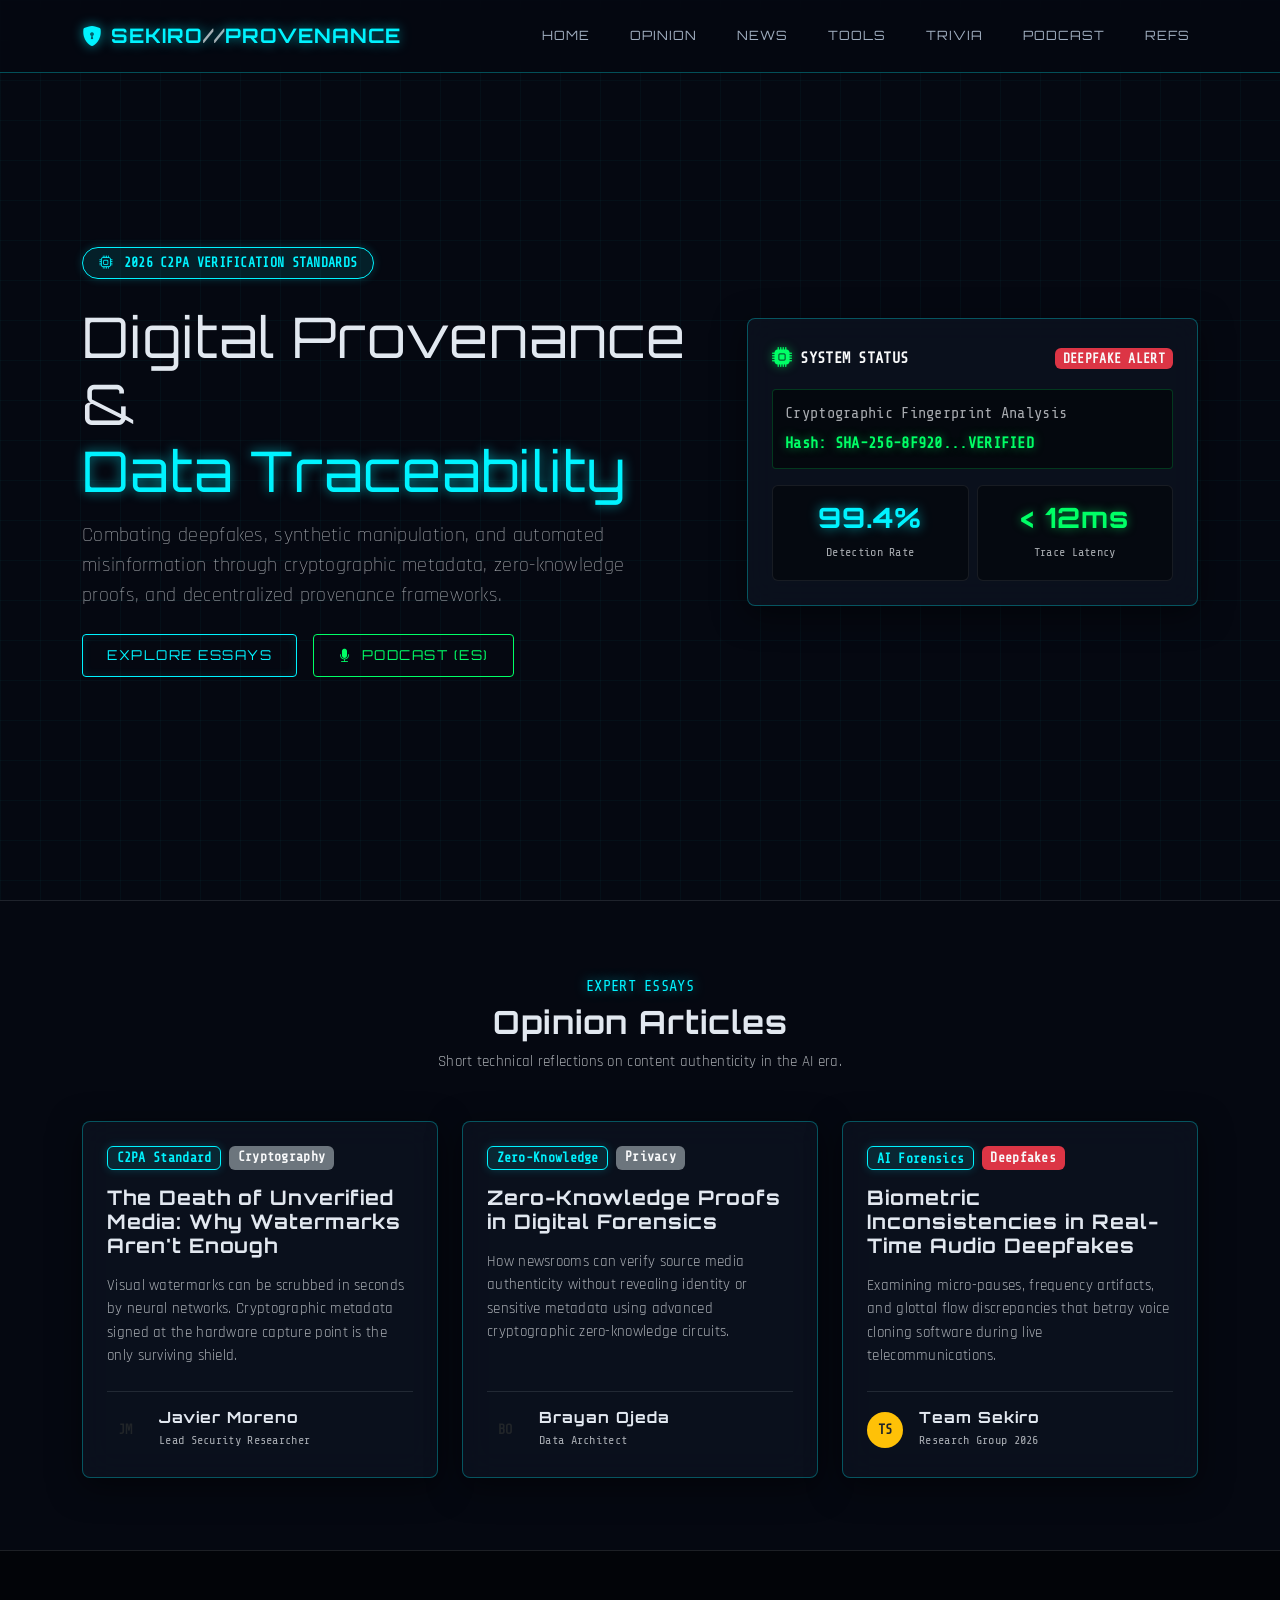
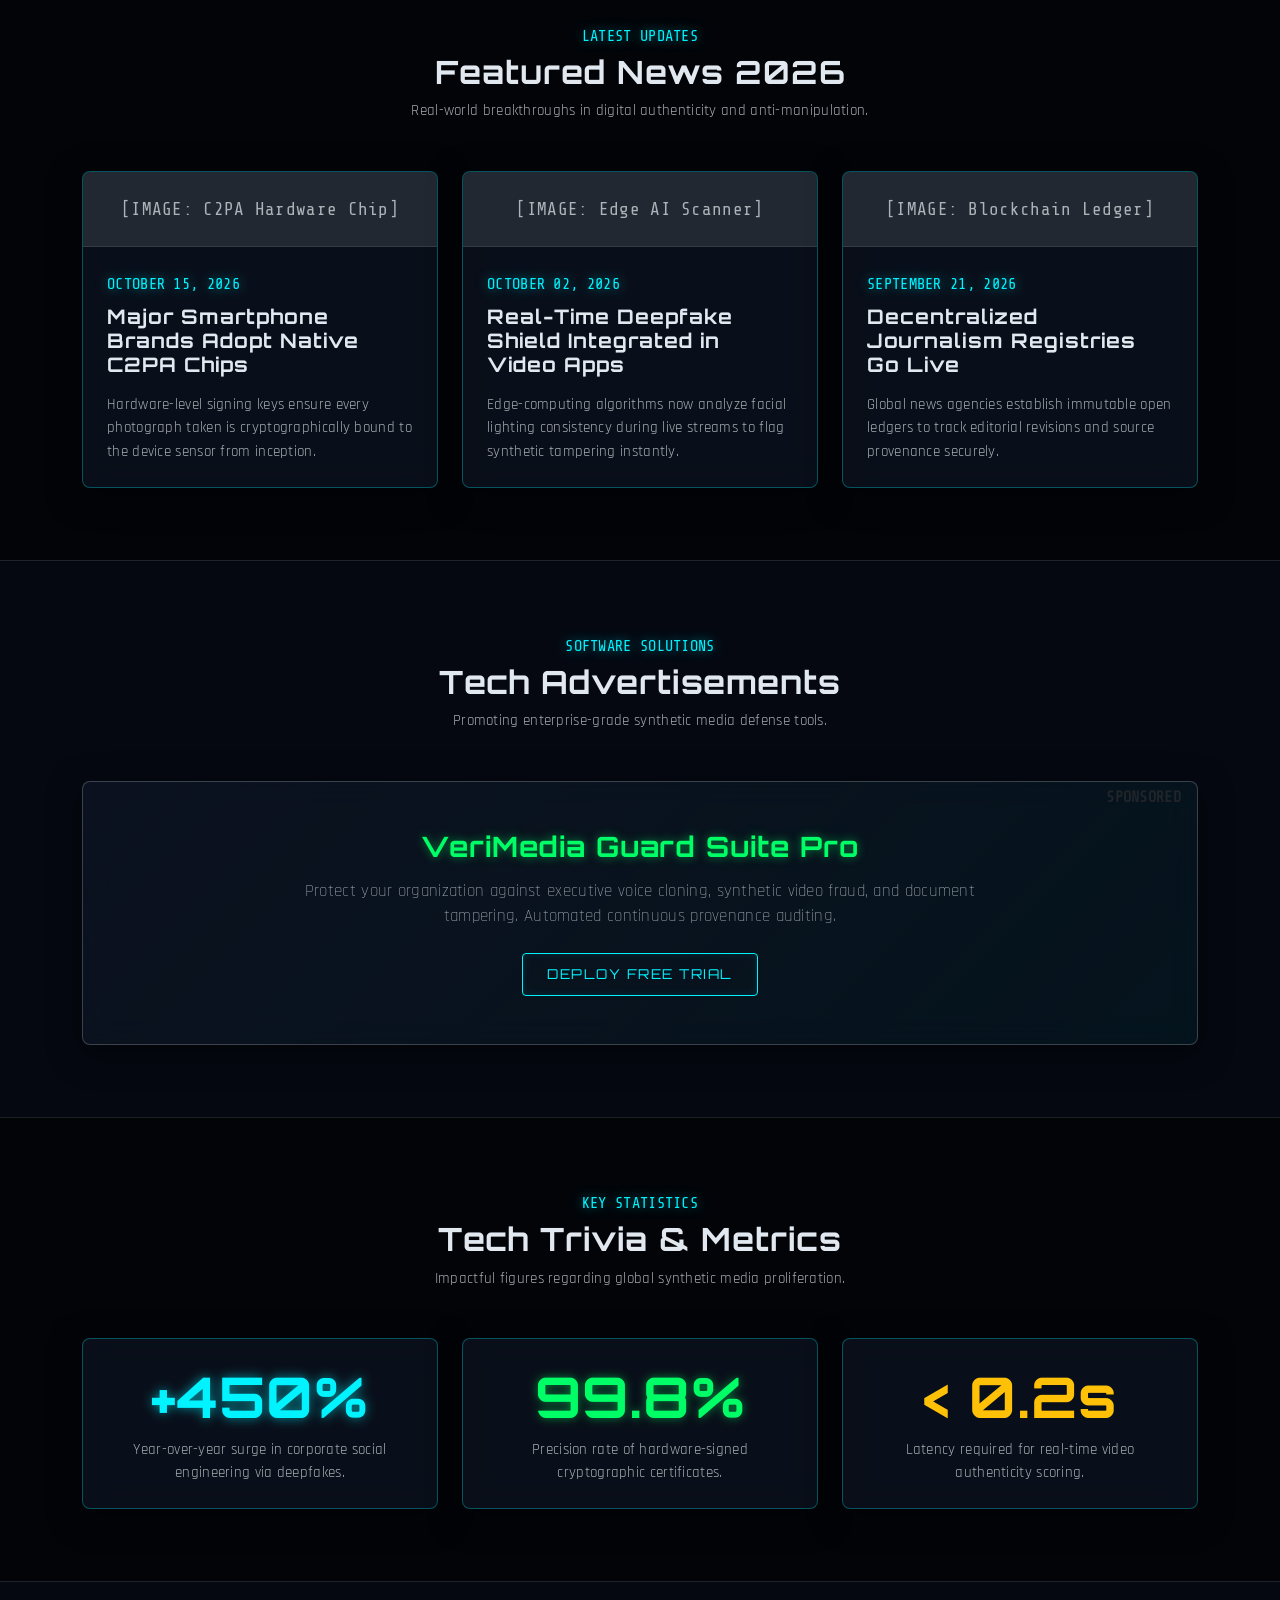
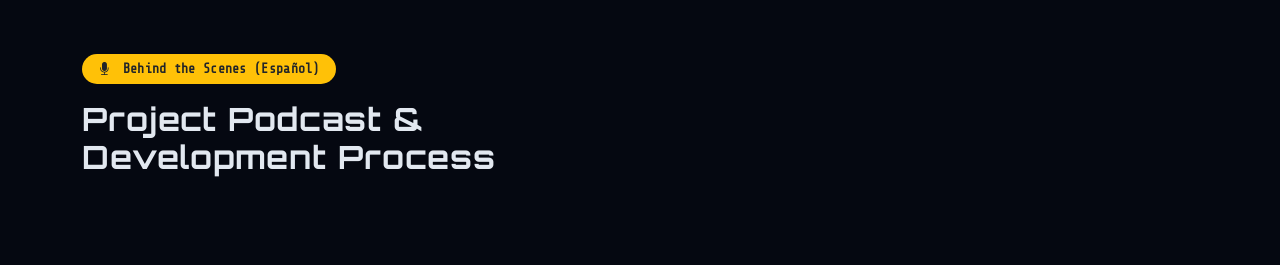
==== index.html @ 27aea573 "git commit -m "Initial commit with custom CSS, index.html, and main.js files" git push origin main" ====
<!DOCTYPE html>
<html lang="en" data-bs-theme="dark">
<head>
    <meta charset="UTF-8">
    <meta name="viewport" content="width=device-width, initial-scale=1.0">
    <title>Team Sekiro | Digital Provenance & Deepfake Defense</title>
    <!-- Bootstrap 5 CSS CDN -->
    <link href="https://cdn.jsdelivr.net/npm/bootstrap@5.3.2/dist/css/bootstrap.min.css" rel="stylesheet">
    <!-- Bootstrap Icons -->
    <link rel="stylesheet" href="https://cdn.jsdelivr.net/npm/bootstrap-icons@1.11.1/font/bootstrap-icons.css">
    <!-- Custom Advanced Cyber Tech CSS -->
    <link rel="stylesheet" href="css/custom.css">
</head>
<body id="home">

    <!-- NAVBAR -->
    <nav class="navbar navbar-expand-lg fixed-top glass-nav py-3">
        <div class="container">
            <a class="navbar-brand fw-bold text-neon-cyan fs-5" href="#home">
                <i class="bi bi-shield-lock-fill me-2"></i>SEKIRO<span class="text-muted">//</span>PROVENANCE
            </a>
            <button class="navbar-toggler border-0 text-neon-cyan" type="button" data-bs-toggle="collapse" data-bs-target="#navbarNav">
                <span class="navbar-toggler-icon"></span>
            </button>
            <div class="collapse navbar-collapse justify-content-end" id="navbarNav">
                <ul class="navbar-nav align-items-lg-center gap-lg-4">
                    <li class="nav-item"><a class="nav-link" href="#home">HOME</a></li>
                    <li class="nav-item"><a class="nav-link" href="#opinion">OPINION</a></li>
                    <li class="nav-item"><a class="nav-link" href="#news">NEWS</a></li>
                    <li class="nav-item"><a class="nav-link" href="#ads">TOOLS</a></li>
                    <li class="nav-item"><a class="nav-link" href="#trivia">TRIVIA</a></li>
                    <li class="nav-item"><a class="nav-link" href="#podcast">PODCAST</a></li>
                    <li class="nav-item"><a class="nav-link" href="#references">REFS</a></li>
                </ul>
            </div>
        </div>
    </nav>

    <!-- HERO SECTION -->
    <header class="min-vh-100 d-flex align-items-center position-relative pt-5 pb-5">
        <div class="container position-relative z-1 pt-4">
            <div class="row align-items-center gy-5">
                <div class="col-lg-7">
                    <span class="badge badge-neon mb-4 px-3 py-2 rounded-pill">
                        <i class="bi bi-cpu me-1"></i> 2026 C2PA VERIFICATION STANDARDS
                    </span>
                    <h1 class="display-4 fw-black mb-3 tracking-wide">
                        Digital Provenance & <br><span class="text-neon-cyan">Data Traceability</span>
                    </h1>
                    <p class="text-muted lead mb-4" style="max-width: 600px;">
                        Combating deepfakes, synthetic manipulation, and automated misinformation through cryptographic metadata, zero-knowledge proofs, and decentralized provenance frameworks.
                    </p>
                    <div class="d-flex flex-wrap gap-3">
                        <a href="#opinion" class="btn btn-neon-cyan">EXPLORE ESSAYS</a>
                        <a href="#podcast" class="btn btn-neon-green"><i class="bi bi-mic-fill me-2"></i>PODCAST (ES)</a>
                    </div>
                </div>
                <div class="col-lg-5">
                    <div class="glass-card p-4">
                        <div class="d-flex align-items-center justify-content-between mb-3">
                            <div class="d-flex align-items-center">
                                <i class="bi bi-cpu-fill text-neon-green me-2 fs-5"></i>
                                <span class="font-monospace fw-bold small text-light">SYSTEM STATUS</span>
                            </div>
                            <span class="badge bg-danger text-light font-monospace small px-2 py-1">DEEPFAKE ALERT</span>
                        </div>
                        <div class="status-terminal mb-3">
                            <small class="text-muted d-block mb-1">Cryptographic Fingerprint Analysis</small>
                            <span class="text-neon-green small fw-bold">Hash: SHA-256-8F920...VERIFIED</span>
                        </div>
                        <div class="row g-2">
                            <div class="col-6">
                                <div class="metric-card">
                                    <h3 class="text-neon-cyan fw-bold mb-1 fs-3">99.4%</h3>
                                    <small class="text-muted" style="font-size: 0.75rem;">Detection Rate</small>
                                </div>
                            </div>
                            <div class="col-6">
                                <div class="metric-card">
                                    <h3 class="text-neon-green fw-bold mb-1 fs-3">&lt; 12ms</h3>
                                    <small class="text-muted" style="font-size: 0.75rem;">Trace Latency</small>
                                </div>
                            </div>
                        </div>
                    </div>
                </div>
            </div>
        </div>
    </header>

    <!-- OPINION ARTICLES SECTION -->
    <section id="opinion" class="py-5 border-top border-secondary border-opacity-25">
        <div class="container py-4">
            <div class="text-center mb-5">
                <span class="text-neon-cyan font-monospace small text-uppercase">Expert Essays</span>
                <h2 class="fw-bold mt-1">Opinion Articles</h2>
                <p class="text-muted small">Short technical reflections on content authenticity in the AI era.</p>
            </div>
            <div class="row g-4">
                <div class="col-md-4">
                    <div class="glass-card h-100 p-4 d-flex flex-column">
                        <div class="d-flex gap-2 mb-3">
                            <span class="badge badge-neon small">C2PA Standard</span>
                            <span class="badge bg-secondary text-light small">Cryptography</span>
                        </div>
                        <h4 class="h5 fw-bold mb-3">The Death of Unverified Media: Why Watermarks Aren't Enough</h4>
                        <p class="text-muted small mb-4">Visual watermarks can be scrubbed in seconds by neural networks. Cryptographic metadata signed at the hardware capture point is the only surviving shield.</p>
                        <div class="d-flex align-items-center mt-auto pt-3 border-top border-secondary border-opacity-25">
                            <div class="bg-neon-cyan text-dark rounded-circle fw-bold d-flex align-items-center justify-content-center me-3 font-monospace" style="width: 36px; height: 36px; font-size: 0.85rem;">JM</div>
                            <div>
                                <h6 class="mb-0 small fw-bold">Javier Moreno</h6>
                                <small class="text-muted" style="font-size: 0.75rem;">Lead Security Researcher</small>
                            </div>
                        </div>
                    </div>
                </div>
                <div class="col-md-4">
                    <div class="glass-card h-100 p-4 d-flex flex-column">
                        <div class="d-flex gap-2 mb-3">
                            <span class="badge badge-neon small">Zero-Knowledge</span>
                            <span class="badge bg-secondary text-light small">Privacy</span>
                        </div>
                        <h4 class="h5 fw-bold mb-3">Zero-Knowledge Proofs in Digital Forensics</h4>
                        <p class="text-muted small mb-4">How newsrooms can verify source media authenticity without revealing identity or sensitive metadata using advanced cryptographic zero-knowledge circuits.</p>
                        <div class="d-flex align-items-center mt-auto pt-3 border-top border-secondary border-opacity-25">
                            <div class="bg-neon-green text-dark rounded-circle fw-bold d-flex align-items-center justify-content-center me-3 font-monospace" style="width: 36px; height: 36px; font-size: 0.85rem;">BO</div>
                            <div>
                                <h6 class="mb-0 small fw-bold">Brayan Ojeda</h6>
                                <small class="text-muted" style="font-size: 0.75rem;">Data Architect</small>
                            </div>
                        </div>
                    </div>
                </div>
                <div class="col-md-4">
                    <div class="glass-card h-100 p-4 d-flex flex-column">
                        <div class="d-flex gap-2 mb-3">
                            <span class="badge badge-neon small">AI Forensics</span>
                            <span class="badge bg-danger text-light small">Deepfakes</span>
                        </div>
                        <h4 class="h5 fw-bold mb-3">Biometric Inconsistencies in Real-Time Audio Deepfakes</h4>
                        <p class="text-muted small mb-4">Examining micro-pauses, frequency artifacts, and glottal flow discrepancies that betray voice cloning software during live telecommunications.</p>
                        <div class="d-flex align-items-center mt-auto pt-3 border-top border-secondary border-opacity-25">
                            <div class="bg-warning text-dark rounded-circle fw-bold d-flex align-items-center justify-content-center me-3 font-monospace" style="width: 36px; height: 36px; font-size: 0.85rem;">TS</div>
                            <div>
                                <h6 class="mb-0 small fw-bold">Team Sekiro</h6>
                                <small class="text-muted" style="font-size: 0.75rem;">Research Group 2026</small>
                            </div>
                        </div>
                    </div>
                </div>
            </div>
        </div>
    </section>

    <!-- FEATURED NEWS SECTION -->
    <section id="news" class="py-5 bg-black bg-opacity-50 border-top border-secondary border-opacity-25">
        <div class="container py-4">
            <div class="text-center mb-5">
                <span class="text-neon-cyan font-monospace small text-uppercase">Latest Updates</span>
                <h2 class="fw-bold mt-1">Featured News 2026</h2>
                <p class="text-muted small">Real-world breakthroughs in digital authenticity and anti-manipulation.</p>
            </div>
            <div class="row g-4">
                <div class="col-lg-4">
                    <div class="glass-card h-100 overflow-hidden">
                        <div class="bg-secondary bg-opacity-25 p-4 text-center text-muted font-monospace border-bottom border-secondary border-opacity-25">[IMAGE: C2PA Hardware Chip]</div>
                        <div class="p-4">
                            <small class="text-neon-cyan font-monospace">OCTOBER 15, 2026</small>
                            <h5 class="fw-bold mt-2 mb-3">Major Smartphone Brands Adopt Native C2PA Chips</h5>
                            <p class="text-muted small mb-0">Hardware-level signing keys ensure every photograph taken is cryptographically bound to the device sensor from inception.</p>
                        </div>
                    </div>
                </div>
                <div class="col-lg-4">
                    <div class="glass-card h-100 overflow-hidden">
                        <div class="bg-secondary bg-opacity-25 p-4 text-center text-muted font-monospace border-bottom border-secondary border-opacity-25">[IMAGE: Edge AI Scanner]</div>
                        <div class="p-4">
                            <small class="text-neon-cyan font-monospace">OCTOBER 02, 2026</small>
                            <h5 class="fw-bold mt-2 mb-3">Real-Time Deepfake Shield Integrated in Video Apps</h5>
                            <p class="text-muted small mb-0">Edge-computing algorithms now analyze facial lighting consistency during live streams to flag synthetic tampering instantly.</p>
                        </div>
                    </div>
                </div>
                <div class="col-lg-4">
                    <div class="glass-card h-100 overflow-hidden">
                        <div class="bg-secondary bg-opacity-25 p-4 text-center text-muted font-monospace border-bottom border-secondary border-opacity-25">[IMAGE: Blockchain Ledger]</div>
                        <div class="p-4">
                            <small class="text-neon-cyan font-monospace">SEPTEMBER 21, 2026</small>
                            <h5 class="fw-bold mt-2 mb-3">Decentralized Journalism Registries Go Live</h5>
                            <p class="text-muted small mb-0">Global news agencies establish immutable open ledgers to track editorial revisions and source provenance securely.</p>
                        </div>
                    </div>
                </div>
            </div>
        </div>
    </section>

    <!-- TECH ADS SECTION -->
    <section id="ads" class="py-5 border-top border-secondary border-opacity-25">
        <div class="container py-4">
            <div class="text-center mb-5">
                <span class="text-neon-cyan font-monospace small text-uppercase">Software Solutions</span>
                <h2 class="fw-bold mt-1">Tech Advertisements</h2>
                <p class="text-muted small">Promoting enterprise-grade synthetic media defense tools.</p>
            </div>
            <div class="glass-card p-5 text-center position-relative overflow-hidden border border-secondary border-opacity-50" style="background: linear-gradient(135deg, rgba(13, 19, 33, 0.9) 0%, rgba(0, 243, 255, 0.05) 100%);">
                <div class="position-absolute top-0 end-0 bg-neon-cyan text-dark px-3 py-1 font-monospace small fw-bold">SPONSORED</div>
                <h3 class="fw-bold text-neon-green mb-3">VeriMedia Guard Suite Pro</h3>
                <p class="text-muted lead mx-auto mb-4" style="max-width: 700px; font-size: 1.05rem;">
                    Protect your organization against executive voice cloning, synthetic video fraud, and document tampering. Automated continuous provenance auditing.
                </p>
                <button class="btn btn-neon-cyan" onclick="alert('Simulated Enterprise Trial Initialized. Secure API Token generated.')">DEPLOY FREE TRIAL</button>
            </div>
        </div>
    </section>

    <!-- TRIVIA / FUN FACTS SECTION -->
    <section id="trivia" class="py-5 bg-black bg-opacity-50 border-top border-secondary border-opacity-25">
        <div class="container py-4 text-center">
            <div class="mb-5">
                <span class="text-neon-cyan font-monospace small text-uppercase">Key Statistics</span>
                <h2 class="fw-bold mt-1">Tech Trivia & Metrics</h2>
                <p class="text-muted small">Impactful figures regarding global synthetic media proliferation.</p>
            </div>
            <div class="row g-4">
                <div class="col-md-4">
                    <div class="glass-card p-4">
                        <h2 class="display-4 fw-bold text-neon-cyan mb-2">+450%</h2>
                        <p class="text-muted small mb-0">Year-over-year surge in corporate social engineering via deepfakes.</p>
                    </div>
                </div>
                <div class="col-md-4">
                    <div class="glass-card p-4">
                        <h2 class="display-4 fw-bold text-neon-green mb-2">99.8%</h2>
                        <p class="text-muted small mb-0">Precision rate of hardware-signed cryptographic certificates.</p>
                    </div>
                </div>
                <div class="col-md-4">
                    <div class="glass-card p-4">
                        <h2 class="display-4 fw-bold text-warning mb-2">&lt; 0.2s</h2>
                        <p class="text-muted small mb-0">Latency required for real-time video authenticity scoring.</p>
                    </div>
                </div>
            </div>
        </div>
    </section>

    <!-- PODCAST SECTION (Behind the Scenes - Spanish) -->
    <section id="podcast" class="py-5 border-top border-secondary border-opacity-25">
        <div class="container py-4">
            <div class="row align-items-center gy-4">
                <div class="col-lg-6">
                    <span class="badge bg-warning text-dark mb-3 px-3 py-2 rounded-pill font-monospace">
                        <i class="bi bi-mic-fill me-1"></i> Behind the Scenes (Español)
                    </span>
                    <h2 class="fw-bold mb-3">Project Podcast & Development Process
---- css/custom.css ----
/* ==========================================================================
   TEAM SEKIRO — ADVANCED CYBER TECH / DARK MODE STYLES
   ========================================================================== */

/* Importación de fuentes futuristas desde Google Fonts */
@import url('https://fonts.googleapis.com/css2?family=Orbitron:wght@400;600;700;800;900&family=Rajdhani:wght@500;600;700&family=Share+Tech+Mono&display=swap');

:root {
    --neon-cyan: #00f3ff;
    --neon-green: #00ff66;
    --neon-red: #ff2a6d;
    --bg-dark: #050811;
    --card-bg: rgba(13, 19, 33, 0.75);
    --border-cyan: rgba(0, 243, 255, 0.3);
    --border-subtle: rgba(255, 255, 255, 0.08);
    --font-heading: 'Orbitron', sans-serif;
    --font-body: 'Rajdhani', sans-serif;
    --font-code: 'Share Tech Mono', monospace;
}

/* Reset y Fondo de Rejilla Tecnológica (Cyber Grid) */
body {
    background-color: var(--bg-dark) !important;
    background-image: 
        linear-gradient(to right, rgba(0, 243, 255, 0.03) 1px, transparent 1px),
        linear-gradient(to bottom, rgba(0, 243, 255, 0.03) 1px, transparent 1px);
    background-size: 40px 40px;
    background-attachment: fixed;
    color: #e2e8f0;
    font-family: var(--font-body);
    font-size: 1.1rem;
    letter-spacing: 0.3px;
    scroll-behavior: smooth;
    overflow-x: hidden;
}

/* Tipografías Personalizadas */
h1, h2, h3, h4, h5, h6, .navbar-brand {
    font-family: var(--font-heading);
    letter-spacing: 1px;
}

.font-monospace, small, .badge {
    font-family: var(--font-code) !important;
}

/* Utilidades Neón y Brillo (Glow Effects) */
.text-neon-cyan {
    color: var(--neon-cyan) !important;
    text-shadow: 0 0 12px rgba(0, 243, 255, 0.6);
}

.text-neon-green {
    color: var(--neon-green) !important;
    text-shadow: 0 0 10px rgba(0, 255, 102, 0.5);
}

.text-neon-red {
    color: var(--neon-red) !important;
}

.badge-neon {
    background: rgba(0, 243, 255, 0.1);
    border: 1px solid var(--neon-cyan);
    color: var(--neon-cyan);
    box-shadow: 0 0 10px rgba(0, 243, 255, 0.2);
}

/* Botones de Estilo Ciberpunk */
.btn-neon-cyan {
    background: transparent;
    border: 1px solid var(--neon-cyan);
    color: var(--neon-cyan);
    font-family: var(--font-heading);
    font-size: 0.85rem;
    letter-spacing: 1.5px;
    padding: 10px 24px;
    border-radius: 4px;
    transition: all 0.3s ease;
    box-shadow: inset 0 0 10px rgba(0, 243, 255, 0.1);
}

.btn-neon-cyan:hover {
    background: var(--neon-cyan);
    color: #000;
    box-shadow: 0 0 20px rgba(0, 243, 255, 0.8);
    transform: translateY(-2px);
}

.btn-neon-green {
    background: transparent;
    border: 1px solid var(--neon-green);
    color: var(--neon-green);
    font-family: var(--font-heading);
    font-size: 0.85rem;
    letter-spacing: 1.5px;
    padding: 10px 24px;
    border-radius: 4px;
    transition: all 0.3s ease;
}

.btn-neon-green:hover {
    background: var(--neon-green);
    color: #000;
    box-shadow: 0 0 20px rgba(0, 255, 102, 0.8);
    transform: translateY(-2px);
}

/* Navbar de Cristal (Glassmorphism) */
.glass-nav {
    background: rgba(5, 8, 17, 0.9);
    backdrop-filter: blur(12px);
    border-bottom: 1px solid var(--border-cyan) !important;
}

.navbar-nav .nav-link {
    font-family: var(--font-heading);
    font-size: 0.8rem;
    letter-spacing: 1px;
    color: #a0aec0;
    transition: color 0.3s ease;
}

.navbar-nav .nav-link:hover,
.navbar-nav .nav-link.active {
    color: var(--neon-cyan) !important;
    text-shadow: 0 0 8px rgba(0, 243, 255, 0.8);
}

/* Tarjetas de Cristal y Paneles (Glass Cards) */
.glass-card {
    background: var(--card-bg);
    backdrop-filter: blur(16px);
    border: 1px solid var(--border-cyan);
    border-radius: 8px;
    box-shadow: 0 8px 32px 0 rgba(0, 0, 0, 0.5);
    transition: all 0.3s ease;
}

.glass-card:hover {
    border-color: var(--neon-cyan);
    box-shadow: 0 0 25px rgba(0, 243, 255, 0.25);
    transform: translateY(-4px);
}

/* Widget de Status de Sistema en el Hero (Imagen 2) */
.system-status-box {
    background: rgba(10, 15, 28, 0.85);
    border: 1px solid var(--border-cyan);
    border-radius: 6px;
    padding: 16px;
}

.status-terminal {
    background: rgba(0, 0, 0, 0.5);
    border: 1px solid rgba(0, 255, 102, 0.2);
    border-radius: 4px;
    padding: 12px;
    font-family: var(--font-code);
}

.metric-card {
    background: rgba(0, 0, 0, 0.4);
    border: 1px solid var(--border-subtle);
    border-radius: 6px;
    padding: 15px;
    text-align: center;
}

/* Custom Scrollbar */
::-webkit-scrollbar {
    width: 8px;
}
::-webkit-scrollbar-track {
    background: var(--bg-dark);
}
::-webkit-scrollbar-thumb {
    background: rgba(0, 243, 255, 0.3);
    border-radius: 4px;
}
::-webkit-scrollbar-thumb:hover {
    background: var(--neon-cyan);
}
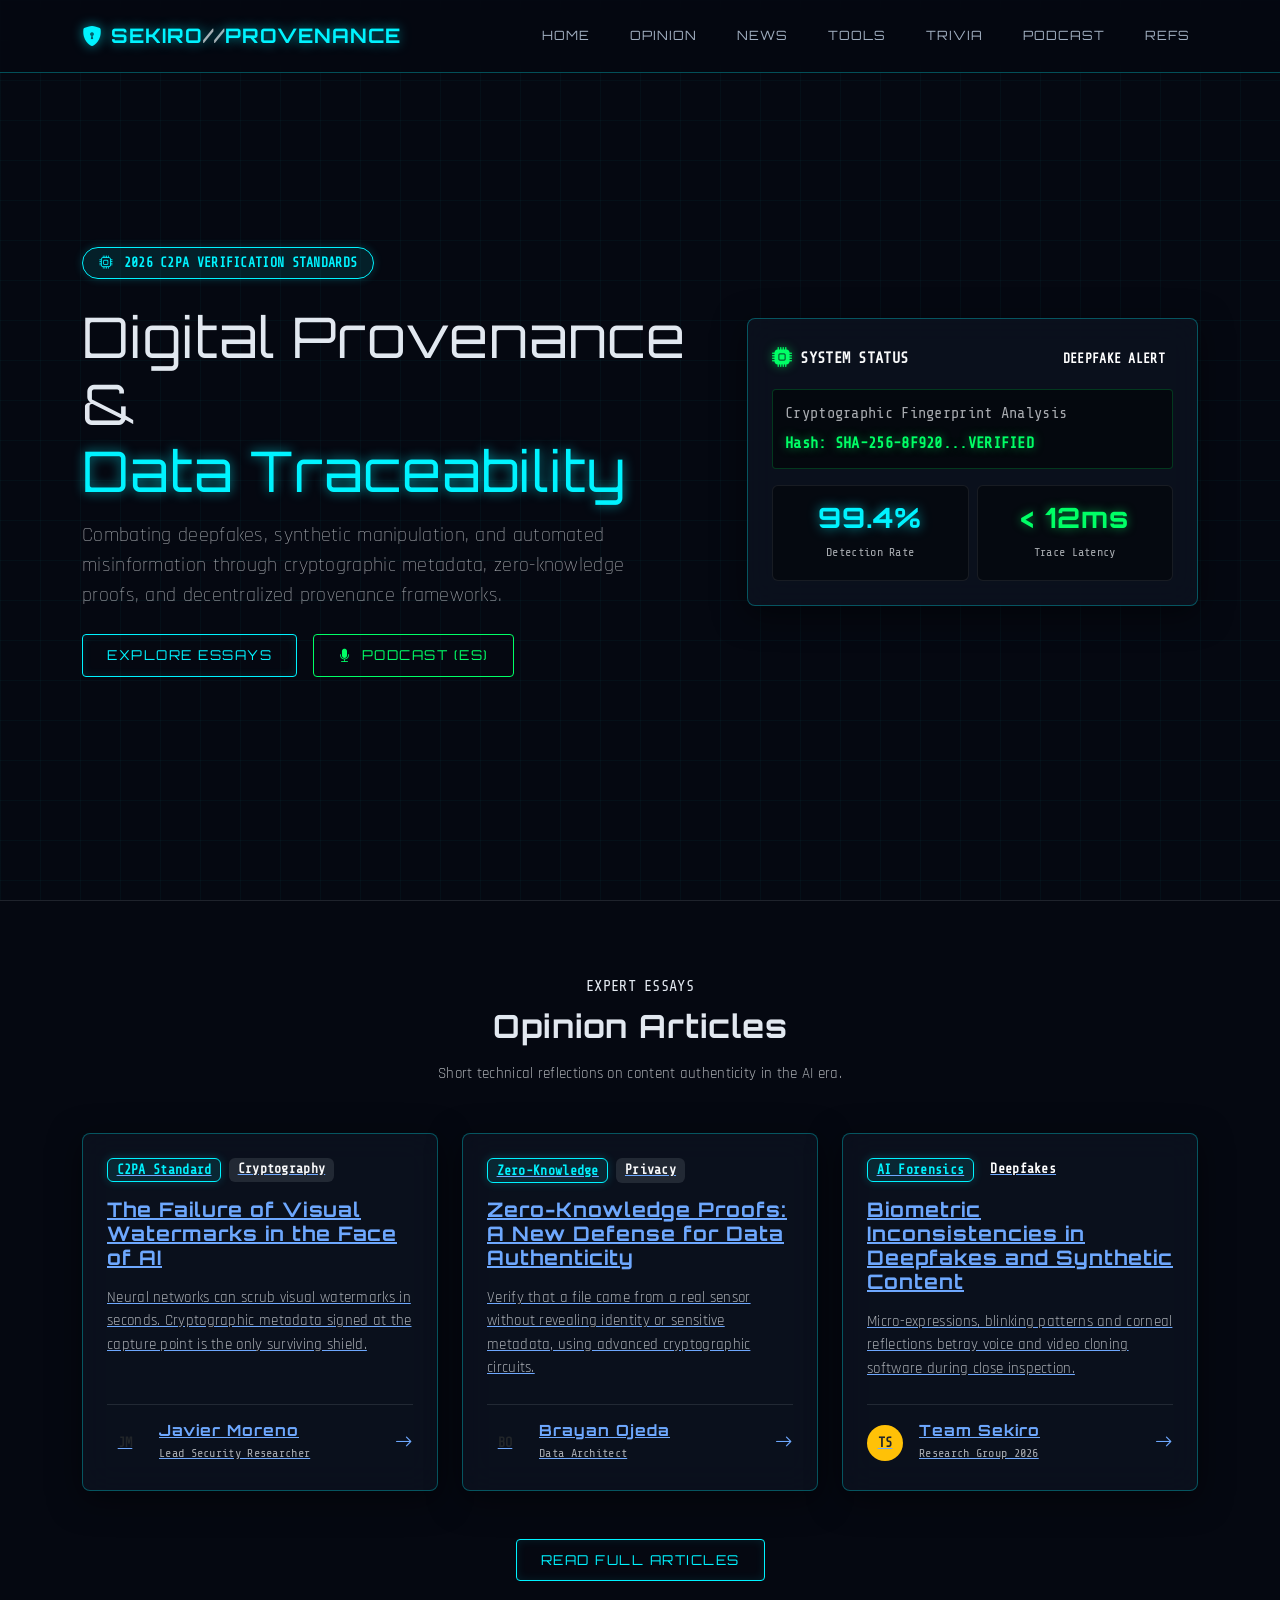
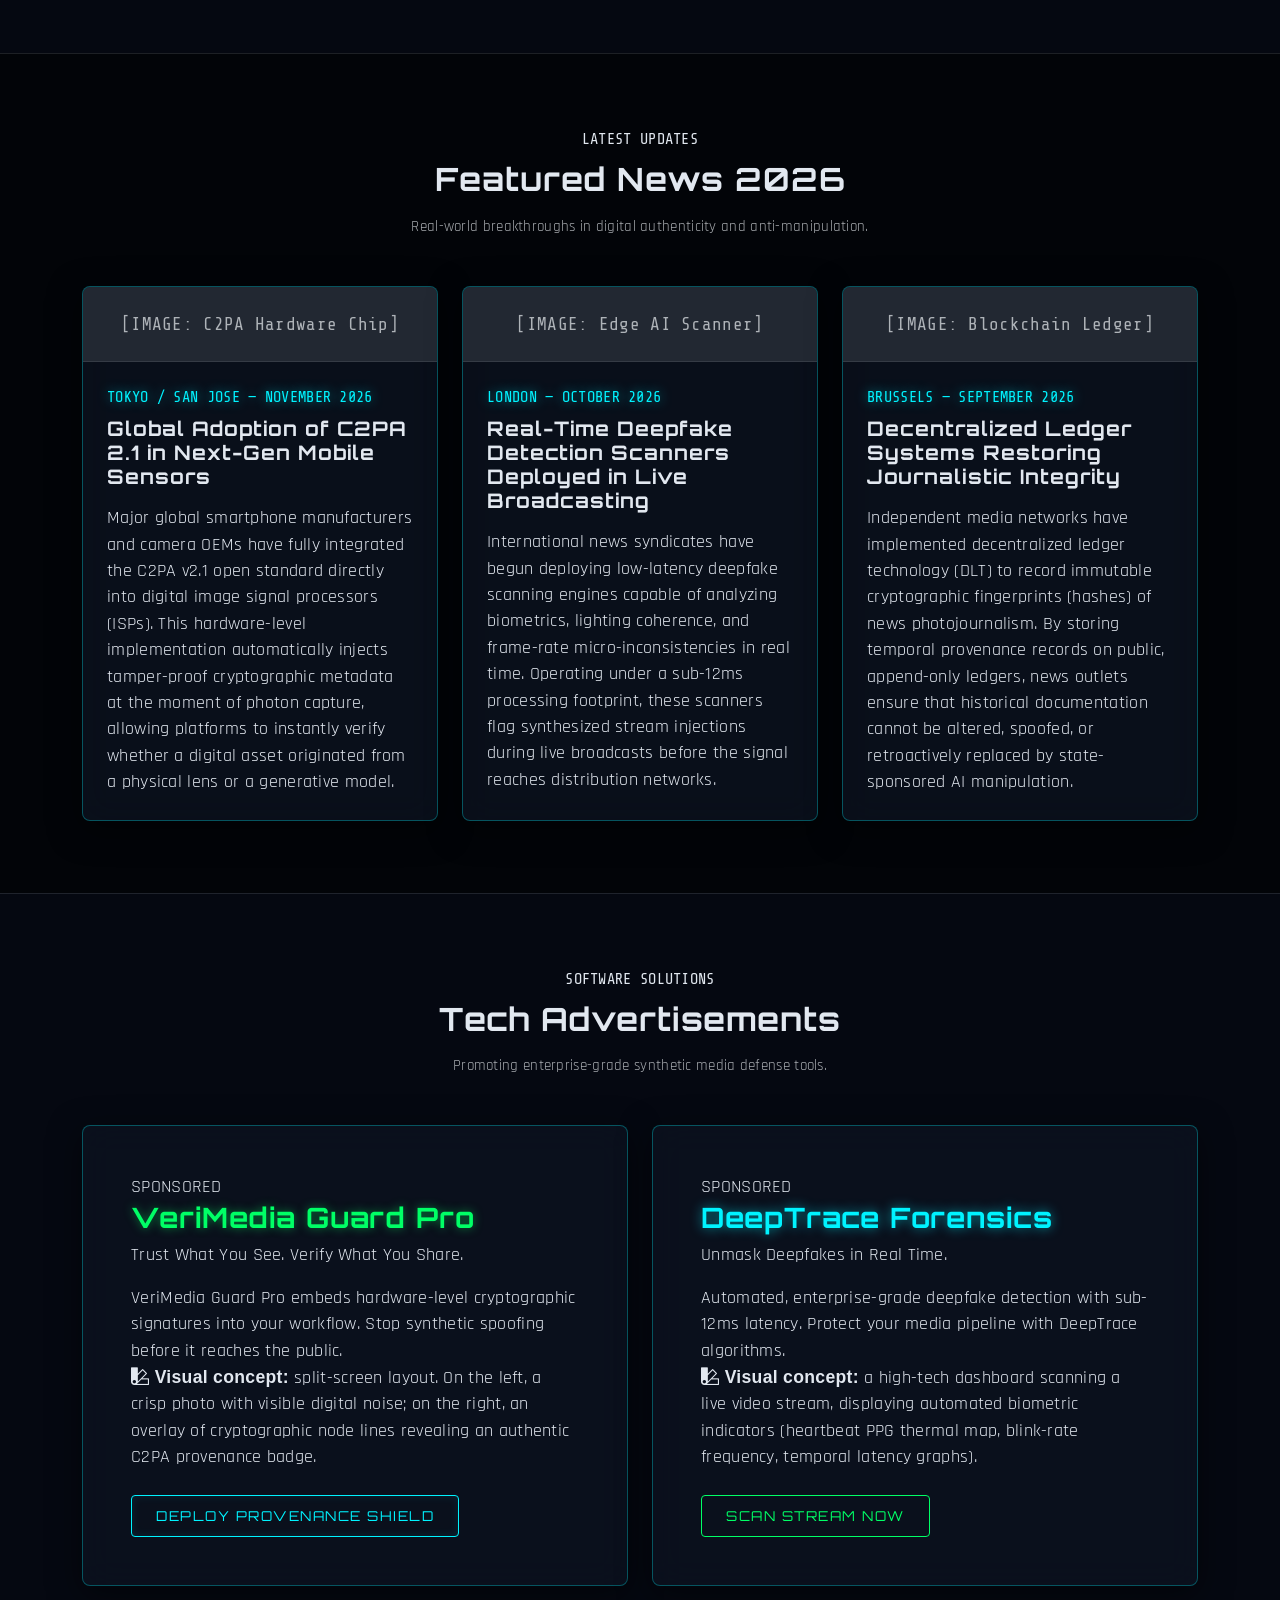
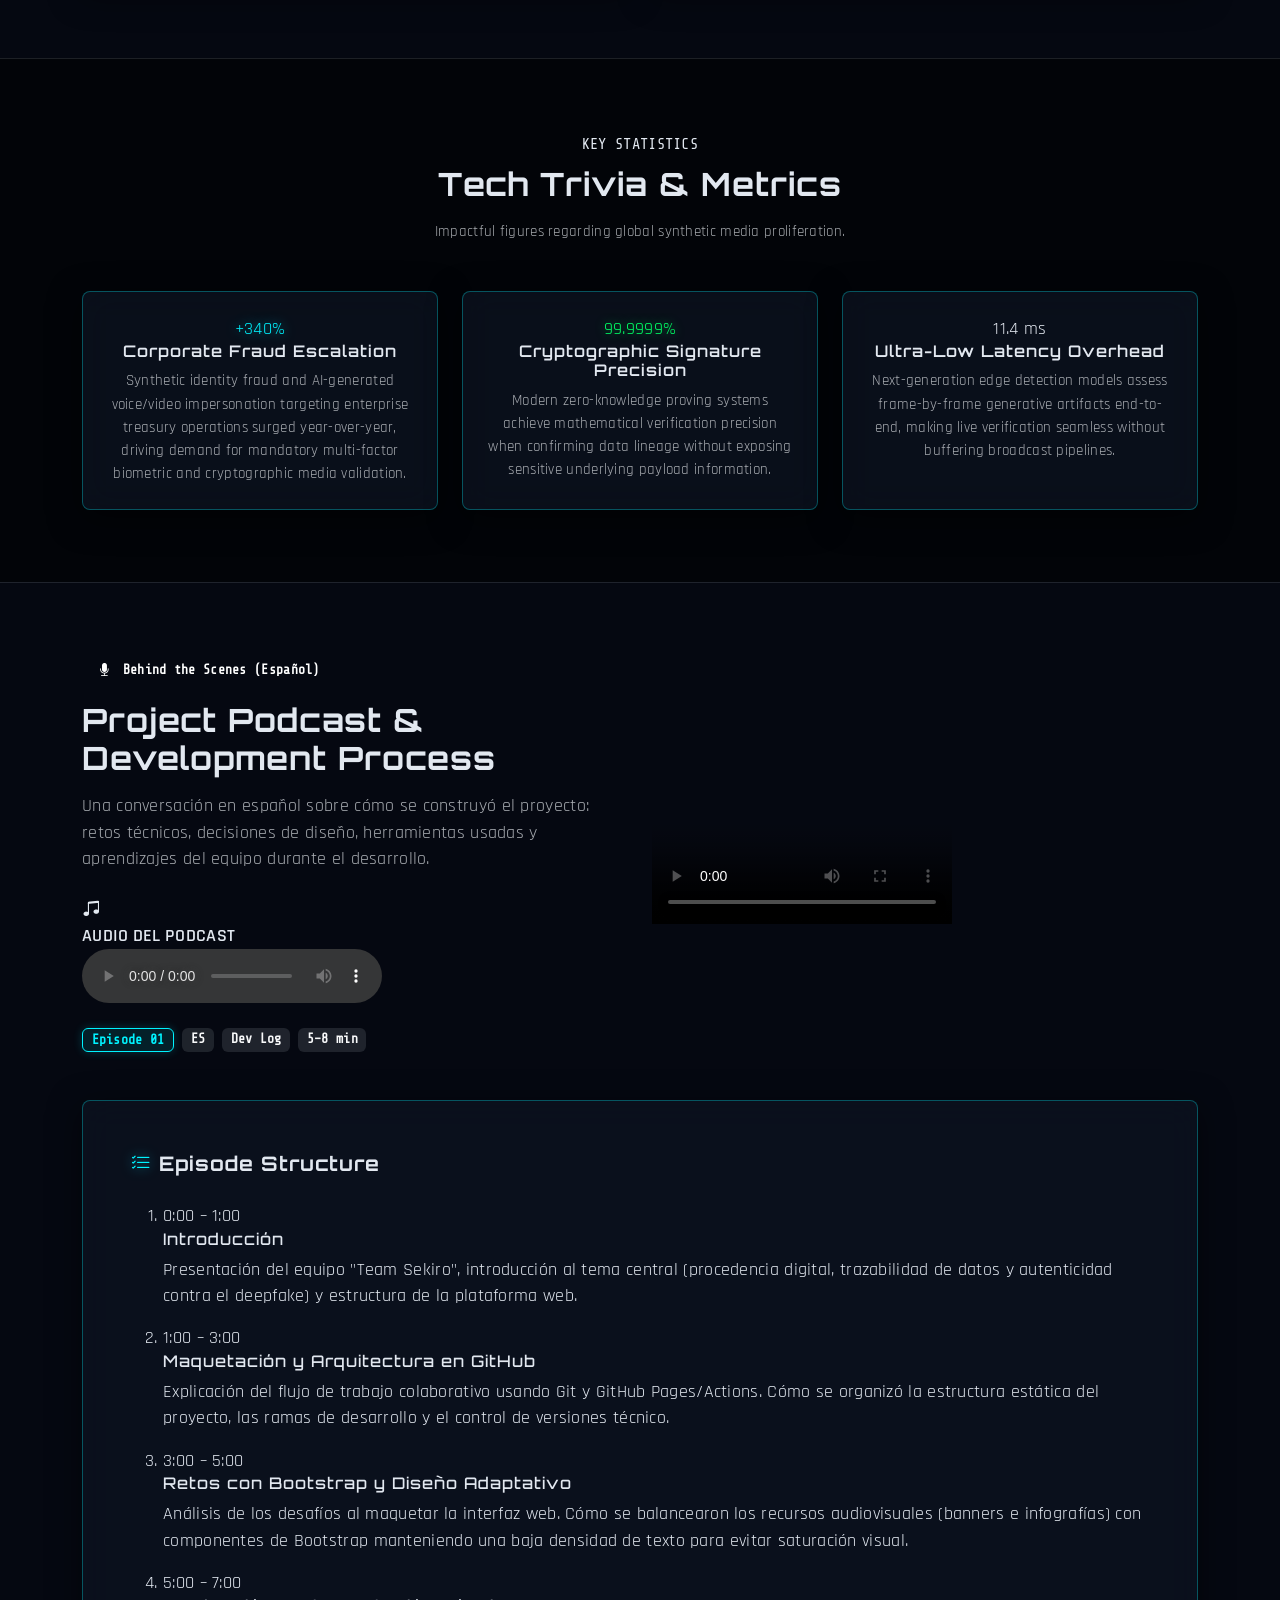
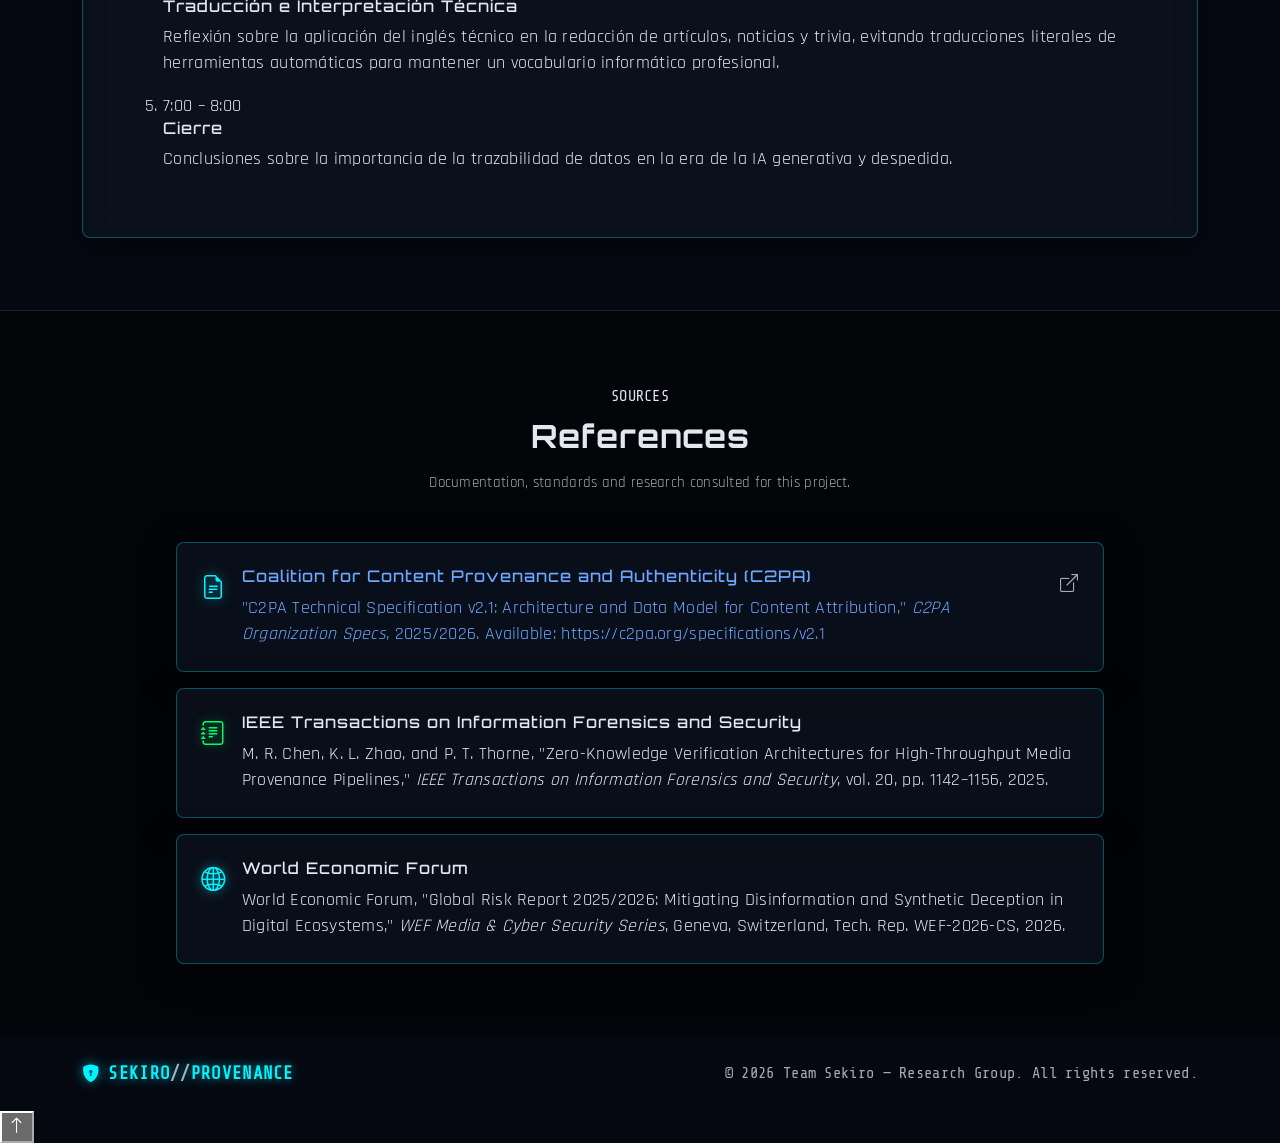
==== commit 79344863: "Add files via upload" ====
--- a/index.html
+++ b/index.html
@@ -4,11 +4,8 @@
     <meta charset="UTF-8">
     <meta name="viewport" content="width=device-width, initial-scale=1.0">
     <title>Team Sekiro | Digital Provenance & Deepfake Defense</title>
-    <!-- Bootstrap 5 CSS CDN -->
     <link href="https://cdn.jsdelivr.net/npm/bootstrap@5.3.2/dist/css/bootstrap.min.css" rel="stylesheet">
-    <!-- Bootstrap Icons -->
     <link rel="stylesheet" href="https://cdn.jsdelivr.net/npm/bootstrap-icons@1.11.1/font/bootstrap-icons.css">
-    <!-- Custom Advanced Cyber Tech CSS -->
     <link rel="stylesheet" href="css/custom.css">
 </head>
 <body id="home">
@@ -19,13 +16,13 @@
             <a class="navbar-brand fw-bold text-neon-cyan fs-5" href="#home">
                 <i class="bi bi-shield-lock-fill me-2"></i>SEKIRO<span class="text-muted">//</span>PROVENANCE
             </a>
-            <button class="navbar-toggler border-0 text-neon-cyan" type="button" data-bs-toggle="collapse" data-bs-target="#navbarNav">
+            <button class="navbar-toggler border-0" type="button" data-bs-toggle="collapse" data-bs-target="#navbarNav">
                 <span class="navbar-toggler-icon"></span>
             </button>
             <div class="collapse navbar-collapse justify-content-end" id="navbarNav">
                 <ul class="navbar-nav align-items-lg-center gap-lg-4">
                     <li class="nav-item"><a class="nav-link" href="#home">HOME</a></li>
-                    <li class="nav-item"><a class="nav-link" href="#opinion">OPINION</a></li>
+                    <li class="nav-item"><a class="nav-link" href="articles.html">OPINION</a></li>
                     <li class="nav-item"><a class="nav-link" href="#news">NEWS</a></li>
                     <li class="nav-item"><a class="nav-link" href="#ads">TOOLS</a></li>
                     <li class="nav-item"><a class="nav-link" href="#trivia">TRIVIA</a></li>
@@ -36,11 +33,11 @@
         </div>
     </nav>
 
-    <!-- HERO SECTION -->
+    <!-- HERO -->
     <header class="min-vh-100 d-flex align-items-center position-relative pt-5 pb-5">
         <div class="container position-relative z-1 pt-4">
             <div class="row align-items-center gy-5">
-                <div class="col-lg-7">
+                <div class="col-lg-7 reveal">
                     <span class="badge badge-neon mb-4 px-3 py-2 rounded-pill">
                         <i class="bi bi-cpu me-1"></i> 2026 C2PA VERIFICATION STANDARDS
                     </span>
@@ -51,18 +48,18 @@
                         Combating deepfakes, synthetic manipulation, and automated misinformation through cryptographic metadata, zero-knowledge proofs, and decentralized provenance frameworks.
                     </p>
                     <div class="d-flex flex-wrap gap-3">
-                        <a href="#opinion" class="btn btn-neon-cyan">EXPLORE ESSAYS</a>
+                        <a href="articles.html" class="btn btn-neon-cyan">EXPLORE ESSAYS</a>
                         <a href="#podcast" class="btn btn-neon-green"><i class="bi bi-mic-fill me-2"></i>PODCAST (ES)</a>
                     </div>
                 </div>
-                <div class="col-lg-5">
+                <div class="col-lg-5 reveal">
                     <div class="glass-card p-4">
                         <div class="d-flex align-items-center justify-content-between mb-3">
                             <div class="d-flex align-items-center">
                                 <i class="bi bi-cpu-fill text-neon-green me-2 fs-5"></i>
                                 <span class="font-monospace fw-bold small text-light">SYSTEM STATUS</span>
                             </div>
-                            <span class="badge bg-danger text-light font-monospace small px-2 py-1">DEEPFAKE ALERT</span>
+                            <span class="badge badge-soft-danger font-monospace small px-2 py-1">DEEPFAKE ALERT</span>
                         </div>
                         <div class="status-terminal mb-3">
                             <small class="text-muted d-block mb-1">Cryptographic Fingerprint Analysis</small>
@@ -88,169 +85,347 @@
         </div>
     </header>
 
-    <!-- OPINION ARTICLES SECTION -->
+    <!-- OPINION (preview → articles.html) -->
     <section id="opinion" class="py-5 border-top border-secondary border-opacity-25">
         <div class="container py-4">
-            <div class="text-center mb-5">
-                <span class="text-neon-cyan font-monospace small text-uppercase">Expert Essays</span>
-                <h2 class="fw-bold mt-1">Opinion Articles</h2>
-                <p class="text-muted small">Short technical reflections on content authenticity in the AI era.</p>
+            <div class="text-center mb-5 reveal">
+                <span class="text-uppercase font-monospace small">Expert Essays</span>
+                <h2 class="fw-bold mt-2 section-heading">Opinion Articles</h2>
+                <p class="text-muted small mt-3">Short technical reflections on content authenticity in the AI era.</p>
             </div>
             <div class="row g-4">
-                <div class="col-md-4">
-                    <div class="glass-card h-100 p-4 d-flex flex-column">
-                        <div class="d-flex gap-2 mb-3">
-                            <span class="badge badge-neon small">C2PA Standard</span>
-                            <span class="badge bg-secondary text-light small">Cryptography</span>
-                        </div>
-                        <h4 class="h5 fw-bold mb-3">The Death of Unverified Media: Why Watermarks Aren't Enough</h4>
-                        <p class="text-muted small mb-4">Visual watermarks can be scrubbed in seconds by neural networks. Cryptographic metadata signed at the hardware capture point is the only surviving shield.</p>
-                        <div class="d-flex align-items-center mt-auto pt-3 border-top border-secondary border-opacity-25">
-                            <div class="bg-neon-cyan text-dark rounded-circle fw-bold d-flex align-items-center justify-content-center me-3 font-monospace" style="width: 36px; height: 36px; font-size: 0.85rem;">JM</div>
-                            <div>
-                                <h6 class="mb-0 small fw-bold">Javier Moreno</h6>
-                                <small class="text-muted" style="font-size: 0.75rem;">Lead Security Researcher</small>
-                            </div>
-                        </div>
-                    </div>
-                </div>
-                <div class="col-md-4">
-                    <div class="glass-card h-100 p-4 d-flex flex-column">
-                        <div class="d-flex gap-2 mb-3">
-                            <span class="badge badge-neon small">Zero-Knowledge</span>
-                            <span class="badge bg-secondary text-light small">Privacy</span>
-                        </div>
-                        <h4 class="h5 fw-bold mb-3">Zero-Knowledge Proofs in Digital Forensics</h4>
-                        <p class="text-muted small mb-4">How newsrooms can verify source media authenticity without revealing identity or sensitive metadata using advanced cryptographic zero-knowledge circuits.</p>
-                        <div class="d-flex align-items-center mt-auto pt-3 border-top border-secondary border-opacity-25">
-                            <div class="bg-neon-green text-dark rounded-circle fw-bold d-flex align-items-center justify-content-center me-3 font-monospace" style="width: 36px; height: 36px; font-size: 0.85rem;">BO</div>
-                            <div>
-                                <h6 class="mb-0 small fw-bold">Brayan Ojeda</h6>
-                                <small class="text-muted" style="font-size: 0.75rem;">Data Architect</small>
-                            </div>
-                        </div>
-                    </div>
-                </div>
-                <div class="col-md-4">
-                    <div class="glass-card h-100 p-4 d-flex flex-column">
-                        <div class="d-flex gap-2 mb-3">
-                            <span class="badge badge-neon small">AI Forensics</span>
-                            <span class="badge bg-danger text-light small">Deepfakes</span>
-                        </div>
-                        <h4 class="h5 fw-bold mb-3">Biometric Inconsistencies in Real-Time Audio Deepfakes</h4>
-                        <p class="text-muted small mb-4">Examining micro-pauses, frequency artifacts, and glottal flow discrepancies that betray voice cloning software during live telecommunications.</p>
-                        <div class="d-flex align-items-center mt-auto pt-3 border-top border-secondary border-opacity-25">
-                            <div class="bg-warning text-dark rounded-circle fw-bold d-flex align-items-center justify-content-center me-3 font-monospace" style="width: 36px; height: 36px; font-size: 0.85rem;">TS</div>
-                            <div>
-                                <h6 class="mb-0 small fw-bold">Team Sekiro</h6>
-                                <small class="text-muted" style="font-size: 0.75rem;">Research Group 2026</small>
-                            </div>
-                        </div>
-                    </div>
-                </div>
-            </div>
-        </div>
-    </section>
-
-    <!-- FEATURED NEWS SECTION -->
+                <div class="col-md-4 reveal">
+                    <a href="articles.html#article-1" class="card-link">
+                        <div class="glass-card h-100 p-4 d-flex flex-column">
+                            <div class="d-flex gap-2 mb-3">
+                                <span class="badge badge-neon">C2PA Standard</span>
+                                <span class="badge bg-secondary bg-opacity-25 text-light">Cryptography</span>
+                            </div>
+                            <h4 class="h5 fw-bold mb-3">The Failure of Visual Watermarks in the Face of AI</h4>
+                            <p class="text-muted small mb-4">Neural networks can scrub visual watermarks in seconds. Cryptographic metadata signed at the capture point is the only surviving shield.</p>
+                            <div class="d-flex align-items-center mt-auto pt-3 border-top border-secondary border-opacity-25">
+                                <div class="bg-neon-cyan text-dark rounded-circle fw-bold d-flex align-items-center justify-content-center me-3 font-monospace" style="width: 36px; height: 36px; font-size: 0.85rem;">JM</div>
+                                <div class="flex-grow-1">
+                                    <h6 class="mb-0 small fw-bold">Javier Moreno</h6>
+                                    <small class="text-muted" style="font-size: 0.75rem;">Lead Security Researcher</small>
+                                </div>
+                                <span class="card-cta"><i class="bi bi-arrow-right"></i></span>
+                            </div>
+                        </div>
+                    </a>
+                </div>
+                <div class="col-md-4 reveal">
+                    <a href="articles.html#article-2" class="card-link">
+                        <div class="glass-card h-100 p-4 d-flex flex-column">
+                            <div class="d-flex gap-2 mb-3">
+                                <span class="badge badge-neon">Zero-Knowledge</span>
+                                <span class="badge bg-secondary bg-opacity-25 text-light">Privacy</span>
+                            </div>
+                            <h4 class="h5 fw-bold mb-3">Zero-Knowledge Proofs: A New Defense for Data Authenticity</h4>
+                            <p class="text-muted small mb-4">Verify that a file came from a real sensor without revealing identity or sensitive metadata, using advanced cryptographic circuits.</p>
+                            <div class="d-flex align-items-center mt-auto pt-3 border-top border-secondary border-opacity-25">
+                                <div class="bg-neon-green text-dark rounded-circle fw-bold d-flex align-items-center justify-content-center me-3 font-monospace" style="width: 36px; height: 36px; font-size: 0.85rem;">BO</div>
+                                <div class="flex-grow-1">
+                                    <h6 class="mb-0 small fw-bold">Brayan Ojeda</h6>
+                                    <small class="text-muted" style="font-size: 0.75rem;">Data Architect</small>
+                                </div>
+                                <span class="card-cta"><i class="bi bi-arrow-right"></i></span>
+                            </div>
+                        </div>
+                    </a>
+                </div>
+                <div class="col-md-4 reveal">
+                    <a href="articles.html#article-3" class="card-link">
+                        <div class="glass-card h-100 p-4 d-flex flex-column">
+                            <div class="d-flex gap-2 mb-3">
+                                <span class="badge badge-neon">AI Forensics</span>
+                                <span class="badge badge-soft-danger">Deepfakes</span>
+                            </div>
+                            <h4 class="h5 fw-bold mb-3">Biometric Inconsistencies in Deepfakes and Synthetic Content</h4>
+                            <p class="text-muted small mb-4">Micro-expressions, blinking patterns and corneal reflections betray voice and video cloning software during close inspection.</p>
+                            <div class="d-flex align-items-center mt-auto pt-3 border-top border-secondary border-opacity-25">
+                                <div class="bg-warning text-dark rounded-circle fw-bold d-flex align-items-center justify-content-center me-3 font-monospace" style="width: 36px; height: 36px; font-size: 0.85rem;">TS</div>
+                                <div class="flex-grow-1">
+                                    <h6 class="mb-0 small fw-bold">Team Sekiro</h6>
+                                    <small class="text-muted" style="font-size: 0.75rem;">Research Group 2026</small>
+                                </div>
+                                <span class="card-cta"><i class="bi bi-arrow-right"></i></span>
+                            </div>
+                        </div>
+                    </a>
+                </div>
+            </div>
+            <div class="text-center mt-5 reveal">
+                <a href="articles.html" class="btn btn-neon-cyan">READ FULL ARTICLES</a>
+            </div>
+        </div>
+    </section>
+
+    <!-- FEATURED NEWS -->
     <section id="news" class="py-5 bg-black bg-opacity-50 border-top border-secondary border-opacity-25">
         <div class="container py-4">
-            <div class="text-center mb-5">
-                <span class="text-neon-cyan font-monospace small text-uppercase">Latest Updates</span>
-                <h2 class="fw-bold mt-1">Featured News 2026</h2>
-                <p class="text-muted small">Real-world breakthroughs in digital authenticity and anti-manipulation.</p>
+            <div class="text-center mb-5 reveal">
+                <span class="text-uppercase font-monospace small">Latest Updates</span>
+                <h2 class="fw-bold mt-2 section-heading">Featured News 2026</h2>
+                <p class="text-muted small mt-3">Real-world breakthroughs in digital authenticity and anti-manipulation.</p>
             </div>
             <div class="row g-4">
-                <div class="col-lg-4">
-                    <div class="glass-card h-100 overflow-hidden">
+                <div class="col-lg-4 reveal">
+                    <article class="glass-card h-100 overflow-hidden d-flex flex-column">
                         <div class="bg-secondary bg-opacity-25 p-4 text-center text-muted font-monospace border-bottom border-secondary border-opacity-25">[IMAGE: C2PA Hardware Chip]</div>
-                        <div class="p-4">
-                            <small class="text-neon-cyan font-monospace">OCTOBER 15, 2026</small>
-                            <h5 class="fw-bold mt-2 mb-3">Major Smartphone Brands Adopt Native C2PA Chips</h5>
-                            <p class="text-muted small mb-0">Hardware-level signing keys ensure every photograph taken is cryptographically bound to the device sensor from inception.</p>
-                        </div>
-                    </div>
-                </div>
-                <div class="col-lg-4">
-                    <div class="glass-card h-100 overflow-hidden">
+                        <div class="p-4 d-flex flex-column flex-grow-1">
+                            <small class="text-neon-cyan font-monospace">TOKYO / SAN JOSE — NOVEMBER 2026</small>
+                            <h5 class="fw-bold mt-2 mb-3">Global Adoption of C2PA 2.1 in Next-Gen Mobile Sensors</h5>
+                            <p class="news-excerpt mb-0">Major global smartphone manufacturers and camera OEMs have fully integrated the C2PA v2.1 open standard directly into digital image signal processors (ISPs). This hardware-level implementation automatically injects tamper-proof cryptographic metadata at the moment of photon capture, allowing platforms to instantly verify whether a digital asset originated from a physical lens or a generative model.</p>
+                        </div>
+                    </article>
+                </div>
+                <div class="col-lg-4 reveal">
+                    <article class="glass-card h-100 overflow-hidden d-flex flex-column">
                         <div class="bg-secondary bg-opacity-25 p-4 text-center text-muted font-monospace border-bottom border-secondary border-opacity-25">[IMAGE: Edge AI Scanner]</div>
-                        <div class="p-4">
-                            <small class="text-neon-cyan font-monospace">OCTOBER 02, 2026</small>
-                            <h5 class="fw-bold mt-2 mb-3">Real-Time Deepfake Shield Integrated in Video Apps</h5>
-                            <p class="text-muted small mb-0">Edge-computing algorithms now analyze facial lighting consistency during live streams to flag synthetic tampering instantly.</p>
-                        </div>
-                    </div>
-                </div>
-                <div class="col-lg-4">
-                    <div class="glass-card h-100 overflow-hidden">
+                        <div class="p-4 d-flex flex-column flex-grow-1">
+                            <small class="text-neon-cyan font-monospace">LONDON — OCTOBER 2026</small>
+                            <h5 class="fw-bold mt-2 mb-3">Real-Time Deepfake Detection Scanners Deployed in Live Broadcasting</h5>
+                            <p class="news-excerpt mb-0">International news syndicates have begun deploying low-latency deepfake scanning engines capable of analyzing biometrics, lighting coherence, and frame-rate micro-inconsistencies in real time. Operating under a sub-12ms processing footprint, these scanners flag synthesized stream injections during live broadcasts before the signal reaches distribution networks.</p>
+                        </div>
+                    </article>
+                </div>
+                <div class="col-lg-4 reveal">
+                    <article class="glass-card h-100 overflow-hidden d-flex flex-column">
                         <div class="bg-secondary bg-opacity-25 p-4 text-center text-muted font-monospace border-bottom border-secondary border-opacity-25">[IMAGE: Blockchain Ledger]</div>
-                        <div class="p-4">
-                            <small class="text-neon-cyan font-monospace">SEPTEMBER 21, 2026</small>
-                            <h5 class="fw-bold mt-2 mb-3">Decentralized Journalism Registries Go Live</h5>
-                            <p class="text-muted small mb-0">Global news agencies establish immutable open ledgers to track editorial revisions and source provenance securely.</p>
-                        </div>
-                    </div>
-                </div>
-            </div>
-        </div>
-    </section>
-
-    <!-- TECH ADS SECTION -->
+                        <div class="p-4 d-flex flex-column flex-grow-1">
+                            <small class="text-neon-cyan font-monospace">BRUSSELS — SEPTEMBER 2026</small>
+                            <h5 class="fw-bold mt-2 mb-3">Decentralized Ledger Systems Restoring Journalistic Integrity</h5>
+                            <p class="news-excerpt mb-0">Independent media networks have implemented decentralized ledger technology (DLT) to record immutable cryptographic fingerprints (hashes) of news photojournalism. By storing temporal provenance records on public, append-only ledgers, news outlets ensure that historical documentation cannot be altered, spoofed, or retroactively replaced by state-sponsored AI manipulation.</p>
+                        </div>
+                    </article>
+                </div>
+            </div>
+        </div>
+    </section>
+
+    <!-- TECH ADS -->
     <section id="ads" class="py-5 border-top border-secondary border-opacity-25">
         <div class="container py-4">
-            <div class="text-center mb-5">
-                <span class="text-neon-cyan font-monospace small text-uppercase">Software Solutions</span>
-                <h2 class="fw-bold mt-1">Tech Advertisements</h2>
-                <p class="text-muted small">Promoting enterprise-grade synthetic media defense tools.</p>
-            </div>
-            <div class="glass-card p-5 text-center position-relative overflow-hidden border border-secondary border-opacity-50" style="background: linear-gradient(135deg, rgba(13, 19, 33, 0.9) 0%, rgba(0, 243, 255, 0.05) 100%);">
-                <div class="position-absolute top-0 end-0 bg-neon-cyan text-dark px-3 py-1 font-monospace small fw-bold">SPONSORED</div>
-                <h3 class="fw-bold text-neon-green mb-3">VeriMedia Guard Suite Pro</h3>
-                <p class="text-muted lead mx-auto mb-4" style="max-width: 700px; font-size: 1.05rem;">
-                    Protect your organization against executive voice cloning, synthetic video fraud, and document tampering. Automated continuous provenance auditing.
-                </p>
-                <button class="btn btn-neon-cyan" onclick="alert('Simulated Enterprise Trial Initialized. Secure API Token generated.')">DEPLOY FREE TRIAL</button>
-            </div>
-        </div>
-    </section>
-
-    <!-- TRIVIA / FUN FACTS SECTION -->
+            <div class="text-center mb-5 reveal">
+                <span class="text-uppercase font-monospace small">Software Solutions</span>
+                <h2 class="fw-bold mt-2 section-heading">Tech Advertisements</h2>
+                <p class="text-muted small mt-3">Promoting enterprise-grade synthetic media defense tools.</p>
+            </div>
+            <div class="row g-4">
+                <div class="col-lg-6 reveal">
+                    <div class="glass-card banner-card p-4 p-lg-5 h-100 d-flex flex-column">
+                        <span class="banner-tag">SPONSORED</span>
+                        <h3 class="fw-bold text-neon-green mb-2">VeriMedia Guard Pro</h3>
+                        <p class="banner-headline">Trust What You See. Verify What You Share.</p>
+                        <p class="news-excerpt mb-0">VeriMedia Guard Pro embeds hardware-level cryptographic signatures into your workflow. Stop synthetic spoofing before it reaches the public.</p>
+                        <div class="banner-note">
+                            <i class="bi bi-palette2"></i>
+                            <span><strong>Visual concept:</strong> split-screen layout. On the left, a crisp photo with visible digital noise; on the right, an overlay of cryptographic node lines revealing an authentic C2PA provenance badge.</span>
+                        </div>
+                        <button class="btn btn-neon-cyan mt-4 align-self-start"
+                                onclick="alert('Simulated Enterprise Trial Initialized. Secure API Token generated.')">
+                            DEPLOY PROVENANCE SHIELD
+                        </button>
+                    </div>
+                </div>
+                <div class="col-lg-6 reveal">
+                    <div class="glass-card banner-card p-4 p-lg-5 h-100 d-flex flex-column">
+                        <span class="banner-tag">SPONSORED</span>
+                        <h3 class="fw-bold text-neon-cyan mb-2">DeepTrace Forensics</h3>
+                        <p class="banner-headline">Unmask Deepfakes in Real Time.</p>
+                        <p class="news-excerpt mb-0">Automated, enterprise-grade deepfake detection with sub-12ms latency. Protect your media pipeline with DeepTrace algorithms.</p>
+                        <div class="banner-note">
+                            <i class="bi bi-palette2"></i>
+                            <span><strong>Visual concept:</strong> a high-tech dashboard scanning a live video stream, displaying automated biometric indicators (heartbeat PPG thermal map, blink-rate frequency, temporal latency graphs).</span>
+                        </div>
+                        <button class="btn btn-neon-green mt-4 align-self-start"
+                                onclick="alert('Simulated Deepfake Scan Initialized. Analyzing stream metadata...')">
+                            SCAN STREAM NOW
+                        </button>
+                    </div>
+                </div>
+            </div>
+        </div>
+    </section>
+
+    <!-- TRIVIA -->
     <section id="trivia" class="py-5 bg-black bg-opacity-50 border-top border-secondary border-opacity-25">
         <div class="container py-4 text-center">
-            <div class="mb-5">
-                <span class="text-neon-cyan font-monospace small text-uppercase">Key Statistics</span>
-                <h2 class="fw-bold mt-1">Tech Trivia & Metrics</h2>
-                <p class="text-muted small">Impactful figures regarding global synthetic media proliferation.</p>
+            <div class="mb-5 reveal">
+                <span class="text-uppercase font-monospace small">Key Statistics</span>
+                <h2 class="fw-bold mt-2 section-heading">Tech Trivia &amp; Metrics</h2>
+                <p class="text-muted small mt-3">Impactful figures regarding global synthetic media proliferation.</p>
             </div>
             <div class="row g-4">
-                <div class="col-md-4">
-                    <div class="glass-card p-4">
-                        <h2 class="display-4 fw-bold text-neon-cyan mb-2">+450%</h2>
-                        <p class="text-muted small mb-0">Year-over-year surge in corporate social engineering via deepfakes.</p>
-                    </div>
-                </div>
-                <div class="col-md-4">
-                    <div class="glass-card p-4">
-                        <h2 class="display-4 fw-bold text-neon-green mb-2">99.8%</h2>
-                        <p class="text-muted small mb-0">Precision rate of hardware-signed cryptographic certificates.</p>
-                    </div>
-                </div>
-                <div class="col-md-4">
-                    <div class="glass-card p-4">
-                        <h2 class="display-4 fw-bold text-warning mb-2">&lt; 0.2s</h2>
-                        <p class="text-muted small mb-0">Latency required for real-time video authenticity scoring.</p>
-                    </div>
-                </div>
-            </div>
-        </div>
-    </section>
-
-    <!-- PODCAST SECTION (Behind the Scenes - Spanish) -->
+                <div class="col-md-4 reveal">
+                    <div class="glass-card p-4 h-100">
+                        <div class="metric-number text-neon-cyan">+340%</div>
+                        <h6 class="fw-semibold mb-2">Corporate Fraud Escalation</h6>
+                        <p class="text-muted small mb-0">Synthetic identity fraud and AI-generated voice/video impersonation targeting enterprise treasury operations surged year-over-year, driving demand for mandatory multi-factor biometric and cryptographic media validation.</p>
+                    </div>
+                </div>
+                <div class="col-md-4 reveal">
+                    <div class="glass-card p-4 h-100">
+                        <div class="metric-number text-neon-green">99.9999%</div>
+                        <h6 class="fw-semibold mb-2">Cryptographic Signature Precision</h6>
+                        <p class="text-muted small mb-0">Modern zero-knowledge proving systems achieve mathematical verification precision when confirming data lineage without exposing sensitive underlying payload information.</p>
+                    </div>
+                </div>
+                <div class="col-md-4 reveal">
+                    <div class="glass-card p-4 h-100">
+                        <div class="metric-number" style="color: var(--amber);">11.4 ms</div>
+                        <h6 class="fw-semibold mb-2">Ultra-Low Latency Overhead</h6>
+                        <p class="text-muted small mb-0">Next-generation edge detection models assess frame-by-frame generative artifacts end-to-end, making live verification seamless without buffering broadcast pipelines.</p>
+                    </div>
+                </div>
+            </div>
+        </div>
+    </section>
+
+    <!-- PODCAST -->
     <section id="podcast" class="py-5 border-top border-secondary border-opacity-25">
         <div class="container py-4">
             <div class="row align-items-center gy-4">
-                <div class="col-lg-6">
-                    <span class="badge bg-warning text-dark mb-3 px-3 py-2 rounded-pill font-monospace">
+                <div class="col-lg-6 reveal">
+                    <span class="badge badge-soft-warning mb-3 px-3 py-2 rounded-pill font-monospace">
                         <i class="bi bi-mic-fill me-1"></i> Behind the Scenes (Español)
                     </span>
-                    <h2 class="fw-bold mb-3">Project Podcast & Development Process+                    <h2 class="fw-bold mb-3 section-heading">Project Podcast &amp; Development Process</h2>
+                    <p class="text-muted mb-4">
+                        Una conversación en español sobre cómo se construyó el proyecto: retos técnicos,
+                        decisiones de diseño, herramientas usadas y aprendizajes del equipo durante el desarrollo.
+                    </p>
+
+                    <div class="audio-placeholder mb-3">
+                        <i class="bi bi-music-note-beamed"></i>
+                        <div>
+                            <div class="fw-semibold">AUDIO DEL PODCAST</div>
+                            <div class="audio-box">
+                             <audio controls preload="metadata" src="media/podcast.mpeg"></audio>
+                         </div>
+                        </div>
+                    </div>
+                    <!-- ========================================== -->
+
+                    <div class="d-flex flex-wrap gap-2 mt-3">
+                        <span class="badge badge-neon">Episode 01</span>
+                        <span class="badge bg-secondary bg-opacity-25 text-light font-monospace">ES</span>
+                        <span class="badge bg-secondary bg-opacity-25 text-light font-monospace">Dev Log</span>
+                        <span class="badge bg-secondary bg-opacity-25 text-light font-monospace">5–8 min</span>
+                    </div>
+                </div>
+
+                <div class="col-lg-6 reveal">
+                    <div class="media-frame media-frame-video">
+                        <video controls preload="metadata" poster="img/podcast-poster.jpg">
+                            <source src="media/podcast.mp4" type="video/mp4">
+                            Tu navegador no soporta video HTML5.
+                        </video>
+                    </div>
+                </div>
+
+                <!-- Guion / estructura del episodio -->
+                <div class="col-12 mt-5 reveal">
+                    <div class="glass-card p-4 p-lg-5">
+                        <div class="d-flex align-items-center gap-2 mb-4">
+                            <i class="bi bi-list-check text-neon-cyan fs-5"></i>
+                            <h5 class="fw-bold mb-0">Episode Structure</h5>
+                        </div>
+                        <ol class="podcast-timeline">
+                            <li>
+                                <span class="ts">0:00 – 1:00</span>
+                                <h6>Introducción</h6>
+                                <p>Presentación del equipo "Team Sekiro", introducción al tema central (procedencia digital, trazabilidad de datos y autenticidad contra el deepfake) y estructura de la plataforma web.</p>
+                            </li>
+                            <li>
+                                <span class="ts">1:00 – 3:00</span>
+                                <h6>Maquetación y Arquitectura en GitHub</h6>
+                                <p>Explicación del flujo de trabajo colaborativo usando Git y GitHub Pages/Actions. Cómo se organizó la estructura estática del proyecto, las ramas de desarrollo y el control de versiones técnico.</p>
+                            </li>
+                            <li>
+                                <span class="ts">3:00 – 5:00</span>
+                                <h6>Retos con Bootstrap y Diseño Adaptativo</h6>
+                                <p>Análisis de los desafíos al maquetar la interfaz web. Cómo se balancearon los recursos audiovisuales (banners e infografías) con componentes de Bootstrap manteniendo una baja densidad de texto para evitar saturación visual.</p>
+                            </li>
+                            <li>
+                                <span class="ts">5:00 – 7:00</span>
+                                <h6>Traducción e Interpretación Técnica</h6>
+                                <p>Reflexión sobre la aplicación del inglés técnico en la redacción de artículos, noticias y trivia, evitando traducciones literales de herramientas automáticas para mantener un vocabulario informático profesional.</p>
+                            </li>
+                            <li>
+                                <span class="ts">7:00 – 8:00</span>
+                                <h6>Cierre</h6>
+                                <p>Conclusiones sobre la importancia de la trazabilidad de datos en la era de la IA generativa y despedida.</p>
+                            </li>
+                        </ol>
+                    </div>
+                </div>
+            </div>
+        </div>
+    </section>
+
+    <!-- REFERENCES -->
+    <section id="references" class="py-5 bg-black bg-opacity-50 border-top border-secondary border-opacity-25">
+        <div class="container py-4">
+            <div class="text-center mb-5 reveal">
+                <span class="text-uppercase font-monospace small">Sources</span>
+                <h2 class="fw-bold mt-2 section-heading">References</h2>
+                <p class="text-muted small mt-3">Documentation, standards and research consulted for this project.</p>
+            </div>
+            <div class="row g-3 justify-content-center">
+                <div class="col-lg-10 reveal">
+                    <div class="d-flex flex-column gap-3">
+
+                        <a href="https://c2pa.org/specifications/v2.1" target="_blank" rel="noopener"
+                           class="reference-item glass-card p-4 d-flex align-items-start gap-3 text-decoration-none">
+                            <i class="bi bi-file-earmark-text text-neon-cyan fs-4 mt-1"></i>
+                            <div class="flex-grow-1">
+                                <h6 class="mb-2">Coalition for Content Provenance and Authenticity (C2PA)</h6>
+                                <p class="news-excerpt mb-0">"C2PA Technical Specification v2.1: Architecture and Data Model for Content Attribution," <em>C2PA Organization Specs</em>, 2025/2026. Available: https://c2pa.org/specifications/v2.1</p>
+                            </div>
+                            <i class="bi bi-box-arrow-up-right text-muted mt-1"></i>
+                        </a>
+
+                        <div class="reference-item glass-card p-4 d-flex align-items-start gap-3">
+                            <i class="bi bi-journal-text text-neon-green fs-4 mt-1"></i>
+                            <div class="flex-grow-1">
+                                <h6 class="mb-2">IEEE Transactions on Information Forensics and Security</h6>
+                                <p class="news-excerpt mb-0">M. R. Chen, K. L. Zhao, and P. T. Thorne, "Zero-Knowledge Verification Architectures for High-Throughput Media Provenance Pipelines," <em>IEEE Transactions on Information Forensics and Security</em>, vol. 20, pp. 1142–1156, 2025.</p>
+                            </div>
+                        </div>
+
+                        <div class="reference-item glass-card p-4 d-flex align-items-start gap-3">
+                            <i class="bi bi-globe2 text-neon-cyan fs-4 mt-1"></i>
+                            <div class="flex-grow-1">
+                                <h6 class="mb-2">World Economic Forum</h6>
+                                <p class="news-excerpt mb-0">World Economic Forum, "Global Risk Report 2025/2026: Mitigating Disinformation and Synthetic Deception in Digital Ecosystems," <em>WEF Media &amp; Cyber Security Series</em>, Geneva, Switzerland, Tech. Rep. WEF-2026-CS, 2026.</p>
+                            </div>
+                        </div>
+
+                    </div>
+                </div>
+            </div>
+        </div>
+    </section>
+
+    <!-- FOOTER -->
+    <footer class="site-footer py-4">
+        <div class="container">
+            <div class="d-flex flex-column flex-md-row justify-content-between align-items-center gap-3">
+                <span class="text-neon-cyan fw-bold font-monospace">
+                    <i class="bi bi-shield-lock-fill me-2"></i>SEKIRO<span class="text-muted">//</span>PROVENANCE
+                </span>
+                <small class="text-muted font-monospace">© 2026 Team Sekiro — Research Group. All rights reserved.</small>
+            </div>
+        </div>
+    </footer>
+
+    <button id="backToTop" class="back-to-top" aria-label="Back to top">
+        <i class="bi bi-arrow-up"></i>
+    </button>
+
+    <script src="https://cdn.jsdelivr.net/npm/bootstrap@5.3.2/dist/js/bootstrap.bundle.min.js"></script>
+    <script src="js/main.js"></script>
+</body>
+</html>
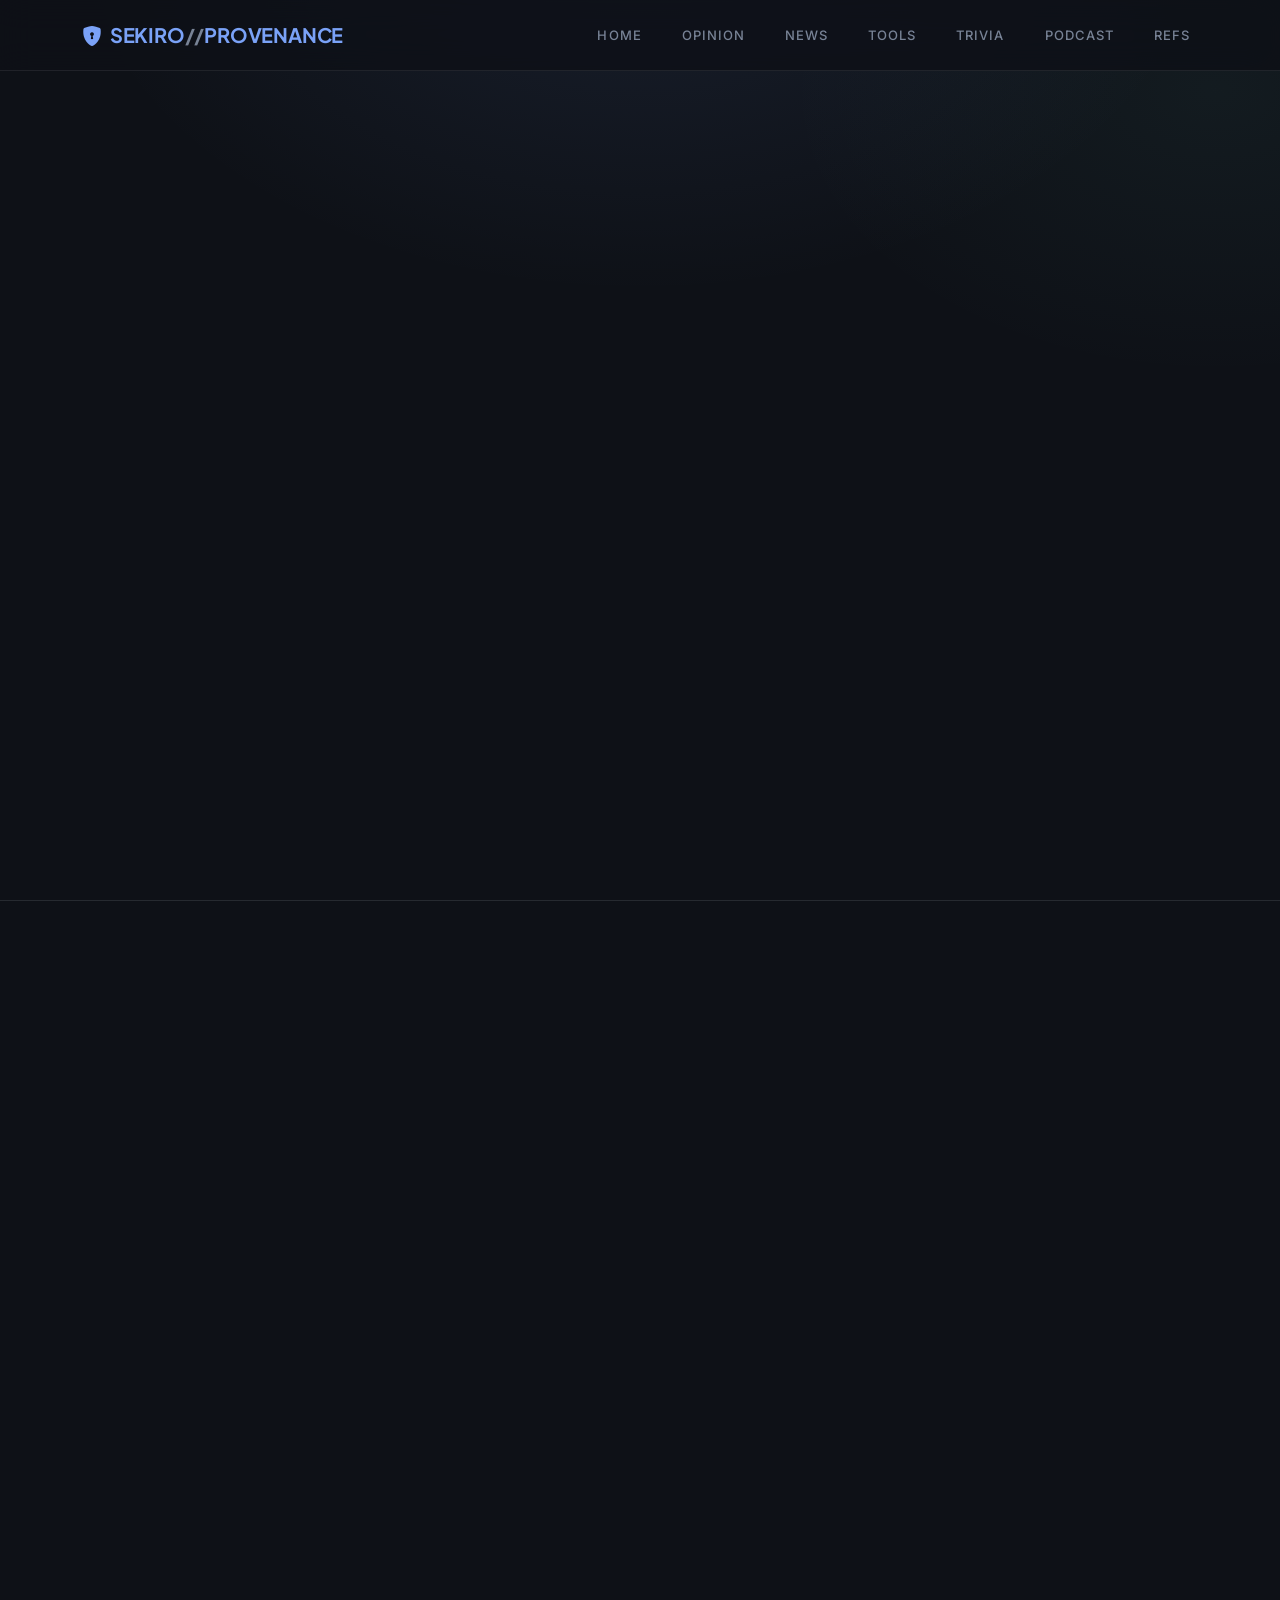
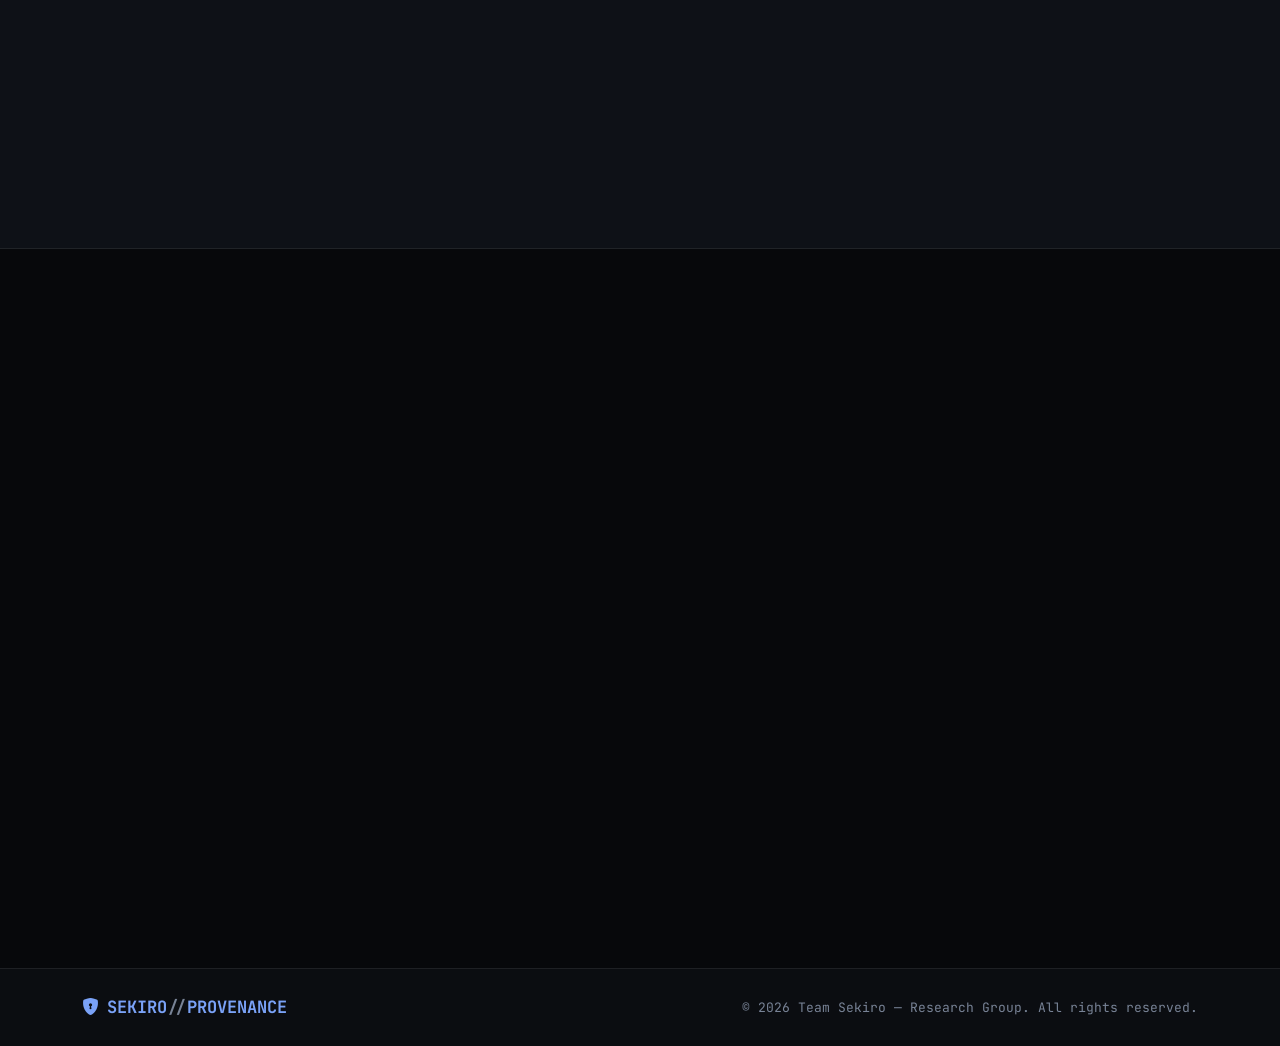
==== commit 7cf16289: "Update custom CSS link in index.html" ====
--- a/index.html
+++ b/index.html
@@ -6,7 +6,7 @@
     <title>Team Sekiro | Digital Provenance & Deepfake Defense</title>
     <link href="https://cdn.jsdelivr.net/npm/bootstrap@5.3.2/dist/css/bootstrap.min.css" rel="stylesheet">
     <link rel="stylesheet" href="https://cdn.jsdelivr.net/npm/bootstrap-icons@1.11.1/font/bootstrap-icons.css">
-    <link rel="stylesheet" href="css/custom.css">
+    <link rel="stylesheet" href="custom.css">
 </head>
 <body id="home">
 
@@ -428,4 +428,4 @@
     <script src="https://cdn.jsdelivr.net/npm/bootstrap@5.3.2/dist/js/bootstrap.bundle.min.js"></script>
     <script src="js/main.js"></script>
 </body>
-</html>+</html>
--- a/custom.css
+++ b/custom.css
@@ -0,0 +1,752 @@
+/* ==========================================================================
+   TEAM SEKIRO — SOFT MODERN DARK UI (v2)
+   Paleta suave + tipografía legible
+   ========================================================================== */
+
+@import url('https://fonts.googleapis.com/css2?family=Plus+Jakarta+Sans:wght@400;500;600;700;800&family=Inter:wght@400;500;600&family=JetBrains+Mono:wght@400;500&display=swap');
+
+:root {
+    /* ---------- Superficies ---------- */
+    --bg:            #0e1117;
+    --bg-elev:       #131824;
+    --surface:       rgba(255, 255, 255, 0.035);
+    --surface-hover: rgba(255, 255, 255, 0.06);
+
+    /* ---------- Bordes ---------- */
+    --border:        rgba(255, 255, 255, 0.08);
+    --border-strong: rgba(255, 255, 255, 0.16);
+
+    /* ---------- Texto ---------- */
+    --text:       #e2e7f0;
+    --text-soft:  #a8b1c2;
+    --text-muted: #788396;
+
+    /* ---------- Acentos (baja saturación) ---------- */
+    --accent:      #7aa2f7;   /* azul suave  */
+    --accent-soft: #9db9ff;
+    --mint:        #73daca;   /* verde menta */
+    --amber:       #e0af68;   /* ámbar       */
+    --rose:        #f7768e;   /* rosa alerta */
+
+    --accent-tint: rgba(122, 162, 247, 0.12);
+    --mint-tint:   rgba(115, 218, 202, 0.12);
+    --amber-tint:  rgba(224, 175, 104, 0.12);
+    --rose-tint:   rgba(247, 118, 142, 0.12);
+
+    /* ---------- Formas ---------- */
+    --radius-sm: 8px;
+    --radius:    14px;
+    --radius-lg: 20px;
+
+    --shadow-sm: 0 4px 14px -6px rgba(0, 0, 0, 0.50);
+    --shadow:    0 14px 40px -18px rgba(0, 0, 0, 0.75);
+
+    /* ---------- Tipografía ---------- */
+    --font-heading: 'Plus Jakarta Sans', system-ui, -apple-system, sans-serif;
+    --font-body:    'Inter', system-ui, -apple-system, sans-serif;
+    --font-code:    'JetBrains Mono', ui-monospace, monospace;
+
+    --ease: cubic-bezier(.22, .61, .36, 1);
+}
+
+/* ------------------------------- BASE ---------------------------------- */
+*, *::before, *::after { box-sizing: border-box; }
+
+html { scroll-behavior: smooth; }
+
+body {
+    margin: 0;
+    min-height: 100vh;
+    background-color: var(--bg);
+    background-image:
+        radial-gradient(60rem 40rem at 50% -10%, rgba(122, 162, 247, 0.10), transparent 60%),
+        radial-gradient(45rem 30rem at 95% 10%,  rgba(115, 218, 202, 0.05), transparent 60%);
+    background-attachment: fixed;
+    background-repeat: no-repeat;
+    color: var(--text);
+    font-family: var(--font-body);
+    font-size: 1.0625rem;
+    line-height: 1.7;
+    letter-spacing: 0;
+    -webkit-font-smoothing: antialiased;
+    text-rendering: optimizeLegibility;
+    overflow-x: hidden;
+}
+
+::selection { background: var(--accent-tint); color: #fff; }
+
+/* Offset para navbar fija */
+section, header { scroll-margin-top: 92px; }
+
+/* ---------------------------- TIPOGRAFÍA ------------------------------- */
+h1, h2, h3, h4, h5, h6, .navbar-brand {
+    font-family: var(--font-heading);
+    font-weight: 700;
+    letter-spacing: -0.02em;
+    line-height: 1.2;
+    color: var(--text);
+}
+
+h4, h5, h6 { letter-spacing: -0.01em; }
+
+.display-4 {
+    font-size: clamp(2.1rem, 5vw, 3.4rem);
+    font-weight: 800;
+    letter-spacing: -0.03em;
+    line-height: 1.08;
+}
+
+.fw-black    { font-weight: 800 !important; }
+.tracking-wide { letter-spacing: 0.01em !important; }
+
+p { color: var(--text-soft); }
+.lead { font-weight: 400; font-size: 1.075rem; line-height: 1.75; }
+
+small, .small { font-size: 0.8125rem; }
+
+.font-monospace { font-family: var(--font-code) !important; font-weight: 400; }
+
+/* Etiquetas "eyebrow" (las que llevan text-uppercase + monospace)
+   → las pasamos a tipografía de cuerpo para que no griten */
+.text-uppercase.font-monospace {
+    font-family: var(--font-body) !important;
+    font-weight: 600;
+    font-size: 0.75rem !important;
+    letter-spacing: 0.16em !important;
+    color: var(--accent) !important;
+    text-transform: uppercase;
+}
+
+/* --------------------------- UTILIDADES -------------------------------- */
+.text-neon-cyan  { color: var(--accent) !important; text-shadow: none; }
+.text-neon-green { color: var(--mint)   !important; text-shadow: none; }
+.text-neon-red   { color: var(--rose)   !important; }
+
+.bg-neon-cyan  { background-color: var(--accent) !important; }
+.bg-neon-green { background-color: var(--mint)   !important; }
+
+.text-muted { color: var(--text-muted) !important; }
+
+/* Encabezado de sección con línea degradada sutil */
+.section-heading {
+    position: relative;
+    display: inline-block;
+    padding-bottom: 0.75rem;
+}
+.section-heading::after {
+    content: '';
+    position: absolute;
+    left: 50%;
+    bottom: 0;
+    transform: translateX(-50%);
+    width: 56px;
+    height: 2px;
+    border-radius: 2px;
+    background: linear-gradient(90deg, transparent, var(--accent), transparent);
+    opacity: 0.7;
+}
+
+/* ---------------------------- BADGES ----------------------------------- */
+.badge {
+    font-family: var(--font-body) !important;
+    font-weight: 500;
+    letter-spacing: 0.02em;
+    padding: 0.4em 0.75em;
+    border-radius: 999px;
+}
+
+.badge-neon {
+    background: var(--accent-tint);
+    border: 1px solid rgba(122, 162, 247, 0.35);
+    color: var(--accent-soft);
+    box-shadow: none;
+}
+
+/* Badge de alerta suave (reemplaza bg-danger) */
+.badge-soft-danger {
+    background: var(--rose-tint) !important;
+    color: var(--rose) !important;
+    border: 1px solid rgba(247, 118, 142, 0.3);
+}
+
+.badge-soft-warning {
+    background: var(--amber-tint) !important;
+    color: var(--amber) !important;
+    border: 1px solid rgba(224, 175, 104, 0.3);
+}
+
+/* ---------------------------- BOTONES ---------------------------------- */
+.btn-neon-cyan,
+.btn-neon-green {
+    font-family: var(--font-heading);
+    font-size: 0.875rem;
+    font-weight: 600;
+    letter-spacing: 0.03em;
+    padding: 0.72rem 1.6rem;
+    border-radius: 10px;
+    border: 1px solid transparent;
+    transition: background-color .25s var(--ease),
+                border-color .25s var(--ease),
+                color .25s var(--ease),
+                transform .25s var(--ease),
+                box-shadow .25s var(--ease);
+}
+
+.btn-neon-cyan {
+    background: var(--accent-tint);
+    border-color: rgba(122, 162, 247, 0.4);
+    color: var(--accent-soft);
+}
+.btn-neon-cyan:hover,
+.btn-neon-cyan:focus-visible {
+    background: var(--accent);
+    border-color: var(--accent);
+    color: #0b0f16;
+    transform: translateY(-2px);
+    box-shadow: 0 10px 24px -12px rgba(122, 162, 247, 0.9);
+}
+
+.btn-neon-green {
+    background: var(--mint-tint);
+    border-color: rgba(115, 218, 202, 0.4);
+    color: var(--mint);
+}
+.btn-neon-green:hover,
+.btn-neon-green:focus-visible {
+    background: var(--mint);
+    border-color: var(--mint);
+    color: #0b0f16;
+    transform: translateY(-2px);
+    box-shadow: 0 10px 24px -12px rgba(115, 218, 202, 0.9);
+}
+
+/* ---------------------------- NAVBAR ----------------------------------- */
+.glass-nav {
+    background: rgba(14, 17, 23, 0.82);
+    backdrop-filter: blur(16px) saturate(140%);
+    -webkit-backdrop-filter: blur(16px) saturate(140%);
+    border-bottom: 1px solid var(--border) !important;
+}
+
+.navbar-brand {
+    font-family: var(--font-heading);
+    font-weight: 700;
+    letter-spacing: -0.01em;
+    transition: color .25s var(--ease);
+}
+.navbar-brand:hover { color: var(--accent-soft) !important; }
+
+.navbar-nav .nav-link {
+    position: relative;
+    font-family: var(--font-body);
+    font-size: 0.8125rem;
+    font-weight: 500;
+    letter-spacing: 0.08em;
+    color: var(--text-muted) !important;
+    padding: 0.5rem 0;
+    transition: color .25s var(--ease);
+}
+
+.navbar-nav .nav-link::after {
+    content: '';
+    position: absolute;
+    left: 0; bottom: 0;
+    width: 0; height: 2px;
+    border-radius: 2px;
+    background: var(--accent);
+    transition: width .3s var(--ease);
+}
+
+.navbar-nav .nav-link:hover,
+.navbar-nav .nav-link.active {
+    color: var(--text) !important;
+}
+.navbar-nav .nav-link:hover::after,
+.navbar-nav .nav-link.active::after { width: 100%; }
+
+.navbar-nav .nav-link.active { color: var(--accent-soft) !important; }
+
+.navbar-toggler { color: var(--text-soft); }
+.navbar-toggler:focus { box-shadow: none; }
+
+/* ------------------------- TARJETAS (GLASS) ---------------------------- */
+.glass-card {
+    position: relative;
+    overflow: hidden;
+    background: var(--surface);
+    backdrop-filter: blur(14px);
+    -webkit-backdrop-filter: blur(14px);
+    border: 1px solid var(--border);
+    border-radius: var(--radius);
+    box-shadow: var(--shadow-sm);
+    transition: border-color .3s var(--ease),
+                background-color .3s var(--ease),
+                transform .3s var(--ease),
+                box-shadow .3s var(--ease);
+}
+
+.glass-card:hover {
+    border-color: var(--border-strong);
+    background: var(--surface-hover);
+    transform: translateY(-3px);
+    box-shadow: var(--shadow);
+}
+
+/* ------------------- STATUS / TERMINAL / METRICS ----------------------- */
+.system-status-box {
+    background: rgba(255, 255, 255, 0.03);
+    border: 1px solid var(--border);
+    border-radius: var(--radius);
+    padding: 1.15rem;
+}
+
+.status-terminal {
+    background: rgba(0, 0, 0, 0.35);
+    border: 1px solid var(--border);
+    border-left: 2px solid var(--mint);
+    border-radius: var(--radius-sm);
+    padding: 0.85rem 1rem;
+    font-family: var(--font-code);
+    font-size: 0.85rem;
+    overflow: hidden;
+}
+
+.metric-card {
+    background: rgba(255, 255, 255, 0.03);
+    border: 1px solid var(--border);
+    border-radius: var(--radius-sm);
+    padding: 1rem;
+    text-align: center;
+    transition: border-color .25s var(--ease), background-color .25s var(--ease);
+}
+.metric-card:hover {
+    border-color: var(--border-strong);
+    background: rgba(255, 255, 255, 0.05);
+}
+
+/* ------------------- MEDIA (Podcast video / audio) -------------------- */
+.media-frame {
+    position: relative;
+    width: 100%;
+    aspect-ratio: 16 / 9;
+    border-radius: var(--radius);
+    border: 1px solid var(--border);
+    background: rgba(0, 0, 0, 0.35);
+    box-shadow: var(--shadow-sm);
+    overflow: hidden;
+    display: flex;
+    align-items: center;
+    justify-content: center;
+}
+
+.media-frame video,
+.media-frame iframe {
+    width: 100%;
+    height: 100%;
+    border: 0;
+    display: block;
+    object-fit: contain;      
+    background: #000;         
+}
+
+.media-placeholder {
+    display: flex;
+    flex-direction: column;
+    align-items: center;
+    gap: 0.4rem;
+    padding: 1.5rem;
+    text-align: center;
+    color: var(--text-muted);
+    font-family: var(--font-body);
+    font-size: 0.8125rem;
+    letter-spacing: 0.02em;
+}
+.media-placeholder i { font-size: 2.5rem; color: var(--accent); opacity: 0.7; }
+.media-placeholder small { color: var(--text-muted); }
+
+/* Reproductor de audio nativo */
+.media-frame audio,
+.audio-box audio {
+    width: 100%;
+    border-radius: var(--radius-sm);
+    filter: invert(0.9) hue-rotate(180deg) saturate(0.85);
+}
+
+.audio-placeholder {
+    display: flex;
+    align-items: center;
+    gap: 0.85rem;
+    padding: 1rem 1.15rem;
+    border: 1px dashed var(--border-strong);
+    border-radius: var(--radius);
+    background: var(--surface);
+    color: var(--text-soft);
+    font-family: var(--font-body);
+    font-size: 0.85rem;
+}
+.audio-placeholder i { font-size: 1.5rem; color: var(--mint); }
+
+/* -------------------------- REFERENCIAS ------------------------------- */
+.reference-item {
+    color: inherit;
+    transition: border-color .25s var(--ease),
+                background-color .25s var(--ease),
+                transform .25s var(--ease);
+}
+.reference-item:hover {
+    border-color: var(--border-strong);
+    background: var(--surface-hover);
+    transform: translateY(-2px);
+}
+.reference-item h6 { color: var(--text); font-weight: 600; }
+
+/* ---------------------------- FOOTER ---------------------------------- */
+.site-footer {
+    background: rgba(0, 0, 0, 0.25);
+    border-top: 1px solid var(--border);
+}
+
+/* ------------------------ BACK TO TOP --------------------------------- */
+.back-to-top {
+    position: fixed;
+    right: 22px;
+    bottom: 22px;
+    width: 46px;
+    height: 46px;
+    display: flex;
+    align-items: center;
+    justify-content: center;
+    border-radius: 12px;
+    background: var(--bg-elev);
+    border: 1px solid var(--border);
+    color: var(--text-soft);
+    font-size: 1.15rem;
+    cursor: pointer;
+    opacity: 0;
+    visibility: hidden;
+    transform: translateY(12px);
+    transition: all .3s var(--ease);
+    z-index: 1030;
+    box-shadow: var(--shadow-sm);
+}
+.back-to-top.show { opacity: 1; visibility: visible; transform: translateY(0); }
+.back-to-top:hover {
+    background: var(--accent);
+    border-color: var(--accent);
+    color: #0b0f16;
+}
+
+/* ------------------------ ANIM. REVEAL -------------------------------- */
+.reveal {
+    opacity: 0;
+    transform: translateY(18px);
+    transition: opacity .7s var(--ease), transform .7s var(--ease);
+    will-change: opacity, transform;
+}
+.reveal.is-visible { opacity: 1; transform: translateY(0); }
+
+/* ------------------------ SCROLLBAR ---------------------------------- */
+::-webkit-scrollbar { width: 9px; }
+::-webkit-scrollbar-track { background: var(--bg); }
+::-webkit-scrollbar-thumb {
+    background: rgba(255, 255, 255, 0.14);
+    border-radius: 6px;
+}
+::-webkit-scrollbar-thumb:hover { background: rgba(255, 255, 255, 0.24); }
+
+/* ------------------------ FOCUS VISIBLE ------------------------------ */
+a:focus-visible,
+button:focus-visible,
+.btn:focus-visible {
+    outline: 2px solid var(--accent);
+    outline-offset: 3px;
+}
+
+/* ---------------------- RESPONSIVE ----------------------------------- */
+@media (max-width: 991.98px) {
+    body { font-size: 1rem; }
+    .navbar-nav { padding-top: 0.75rem; gap: 0.15rem; }
+    .navbar-nav .nav-link { padding: 0.6rem 0; }
+    .navbar-nav .nav-link::after { display: none; }
+    .navbar-nav .nav-link.active { color: var(--accent-soft) !important; }
+    section, header { scroll-margin-top: 80px; }
+}
+
+@media (max-width: 575.98px) {
+    .display-4 { font-size: clamp(1.85rem, 8vw, 2.35rem); }
+    .glass-card { border-radius: 12px; }
+    .media-frame { aspect-ratio: 4 / 3; }
+    .back-to-top { right: 14px; bottom: 14px; width: 42px; height: 42px; }
+    .btn-neon-cyan, .btn-neon-green { width: 100%; text-align: center; }
+}
+
+/* ------------------ ACCESIBILIDAD (reduce motion) -------------------- */
+@media (prefers-reduced-motion: reduce) {
+    *, *::before, *::after {
+        animation: none !important;
+        transition: none !important;
+        scroll-behavior: auto !important;
+    }
+    .reveal { opacity: 1 !important; transform: none !important; }
+}
+
+/* ==========================================================================
+   v2.1 — AÑADIDOS: artículos largos, banners, timeline, news
+   ========================================================================== */
+
+/* ---------- Excerpt de noticias (texto legible) ---------- */
+.news-excerpt {
+    font-size: 0.95rem;
+    line-height: 1.75;
+    color: var(--text-soft);
+}
+
+/* ---------- Números de trivia (evita desbordes con 99.9999%) ---------- */
+.metric-number {
+    font-family: var(--font-heading);
+    font-weight: 800;
+    font-size: clamp(1.9rem, 4vw, 2.75rem);
+    letter-spacing: -0.03em;
+    line-height: 1.1;
+    margin-bottom: 0.5rem;
+}
+
+/* ---------- Banners publicitarios ---------- */
+.banner-card { position: relative; }
+
+.banner-tag {
+    position: absolute;
+    top: 0;
+    right: 0;
+    background: var(--accent-tint);
+    color: var(--accent-soft);
+    border-left: 1px solid rgba(122, 162, 247, 0.3);
+    border-bottom: 1px solid rgba(122, 162, 247, 0.3);
+    border-bottom-left-radius: 10px;
+    padding: 0.3rem 0.85rem;
+    font-family: var(--font-body);
+    font-size: 0.6875rem;
+    font-weight: 600;
+    letter-spacing: 0.14em;
+}
+
+.banner-headline {
+    font-family: var(--font-heading);
+    font-size: 1.15rem;
+    font-weight: 600;
+    color: var(--text);
+    line-height: 1.4;
+    margin-bottom: 0.85rem;
+}
+
+.banner-note {
+    display: flex;
+    gap: 0.5rem;
+    align-items: flex-start;
+    margin-top: 1.1rem;
+    padding: 0.7rem 0.9rem;
+    border: 1px dashed var(--border);
+    border-radius: var(--radius-sm);
+    background: rgba(255, 255, 255, 0.02);
+    font-size: 0.78125rem;
+    line-height: 1.6;
+    color: var(--text-muted);
+}
+.banner-note i { color: var(--amber); flex-shrink: 0; margin-top: 0.15rem; }
+
+/* ---------- Timeline del podcast ---------- */
+.podcast-timeline {
+    list-style: none;
+    padding: 0;
+    margin: 0;
+}
+
+.podcast-timeline li {
+    position: relative;
+    padding: 0 0 1.4rem 1.75rem;
+    border-left: 1px solid var(--border);
+}
+.podcast-timeline li:last-child { padding-bottom: 0; border-left-color: transparent; }
+
+.podcast-timeline li::before {
+    content: '';
+    position: absolute;
+    left: -5px;
+    top: 0.55rem;
+    width: 9px;
+    height: 9px;
+    border-radius: 50%;
+    background: var(--bg);
+    border: 2px solid var(--accent);
+}
+.podcast-timeline li:last-child::before { border-color: var(--mint); }
+
+.podcast-timeline .ts {
+    display: inline-block;
+    font-family: var(--font-code);
+    font-size: 0.75rem;
+    font-weight: 500;
+    color: var(--accent-soft);
+    background: var(--accent-tint);
+    border-radius: 6px;
+    padding: 0.1rem 0.55rem;
+    margin-bottom: 0.35rem;
+}
+
+.podcast-timeline h6 {
+    font-size: 0.95rem;
+    font-weight: 600;
+    margin-bottom: 0.2rem;
+    color: var(--text);
+}
+
+.podcast-timeline p {
+    font-size: 0.875rem;
+    line-height: 1.65;
+    color: var(--text-muted);
+    margin: 0;
+}
+
+/* ==========================================================================
+   PÁGINA DE ARTÍCULOS (articles.html)
+   ========================================================================== */
+
+.article-hero {
+    padding-top: 9rem;
+    padding-bottom: 3.5rem;
+    border-bottom: 1px solid var(--border);
+}
+
+/* Contenedor de lectura cómodo (~70 caracteres por línea) */
+.article {
+    max-width: 760px;
+    margin-inline: auto;
+    padding: 3.5rem 0;
+    border-bottom: 1px solid var(--border);
+}
+.article:last-of-type { border-bottom: 0; }
+
+.article-meta { display: flex; flex-wrap: wrap; gap: 0.5rem; margin-bottom: 1.25rem; }
+
+.article-title {
+    font-size: clamp(1.6rem, 3.4vw, 2.15rem);
+    font-weight: 800;
+    letter-spacing: -0.025em;
+    line-height: 1.22;
+    margin-bottom: 1.25rem;
+}
+
+.article-byline {
+    display: flex;
+    align-items: center;
+    gap: 0.85rem;
+    padding-bottom: 1.75rem;
+    margin-bottom: 1.75rem;
+    border-bottom: 1px solid var(--border);
+}
+
+.article-body p {
+    font-size: 1.0625rem;
+    line-height: 1.85;
+    color: var(--text-soft);
+    margin-bottom: 1.35rem;
+}
+.article-body p:last-child { margin-bottom: 0; }
+
+.article-body p:first-of-type { color: var(--text); }
+
+/* Volver arriba de la lista de artículos */
+.back-link {
+    display: inline-flex;
+    align-items: center;
+    gap: 0.45rem;
+    font-size: 0.875rem;
+    font-weight: 500;
+    color: var(--text-muted);
+    text-decoration: none;
+    transition: color .25s var(--ease);
+}
+.back-link:hover { color: var(--accent-soft); }
+
+/* Índice lateral sticky (solo desktop) */
+.toc {
+    position: sticky;
+    top: 110px;
+    padding: 1.25rem;
+}
+.toc h6 {
+    font-size: 0.6875rem;
+    font-weight: 600;
+    letter-spacing: 0.14em;
+    text-transform: uppercase;
+    color: var(--text-muted);
+    margin-bottom: 0.85rem;
+}
+.toc ol { list-style: none; padding: 0; margin: 0; counter-reset: toc; }
+.toc li { counter-increment: toc; margin-bottom: 0.5rem; }
+.toc a {
+    display: flex;
+    gap: 0.6rem;
+    font-size: 0.8125rem;
+    line-height: 1.5;
+    color: var(--text-muted);
+    text-decoration: none;
+    padding: 0.4rem 0.5rem;
+    border-radius: 8px;
+    transition: color .2s var(--ease), background-color .2s var(--ease);
+}
+.toc a::before {
+    content: counter(toc);
+    font-family: var(--font-code);
+    font-size: 0.6875rem;
+    color: var(--accent);
+    flex-shrink: 0;
+    padding-top: 0.1rem;
+}
+.toc a:hover { color: var(--text); background: var(--surface-hover); }
+
+/* Enlace de tarjeta (artículos del index) */
+.card-link { color: inherit; text-decoration: none; display: block; height: 100%; }
+.card-link:hover { color: inherit; }
+.card-link:hover .card-cta { color: var(--accent-soft); }
+.card-cta {
+    font-size: 0.8125rem;
+    font-weight: 600;
+    color: var(--accent);
+    transition: color .25s var(--ease);
+}
+
+/* Responsive artículos */
+@media (max-width: 991.98px) {
+    .article-hero { padding-top: 7.5rem; padding-bottom: 2.5rem; }
+    .article { padding: 2.75rem 0; }
+}
+@media (max-width: 575.98px) {
+    .article-body p { font-size: 1rem; line-height: 1.8; }
+}
+
+/* ==========================================================================
+   VIDEO DEL PODCAST — el frame se adapta al video real
+   ========================================================================== */
+.media-frame-video {
+    aspect-ratio: auto;          
+    padding: 0;
+    height: auto;
+}
+
+.media-frame-video video {
+    width: 100%;
+    height: auto;
+    max-height: 72vh;            
+    object-fit: contain;
+    display: block;
+    border-radius: var(--radius);
+    background: #000;
+}
+
+/* En móvil, límite más bajo para que no ocupe toda la pantalla */
+@media (max-width: 575.98px) {
+    .media-frame-video video {
+        max-height: 55vh;
+    }
+}
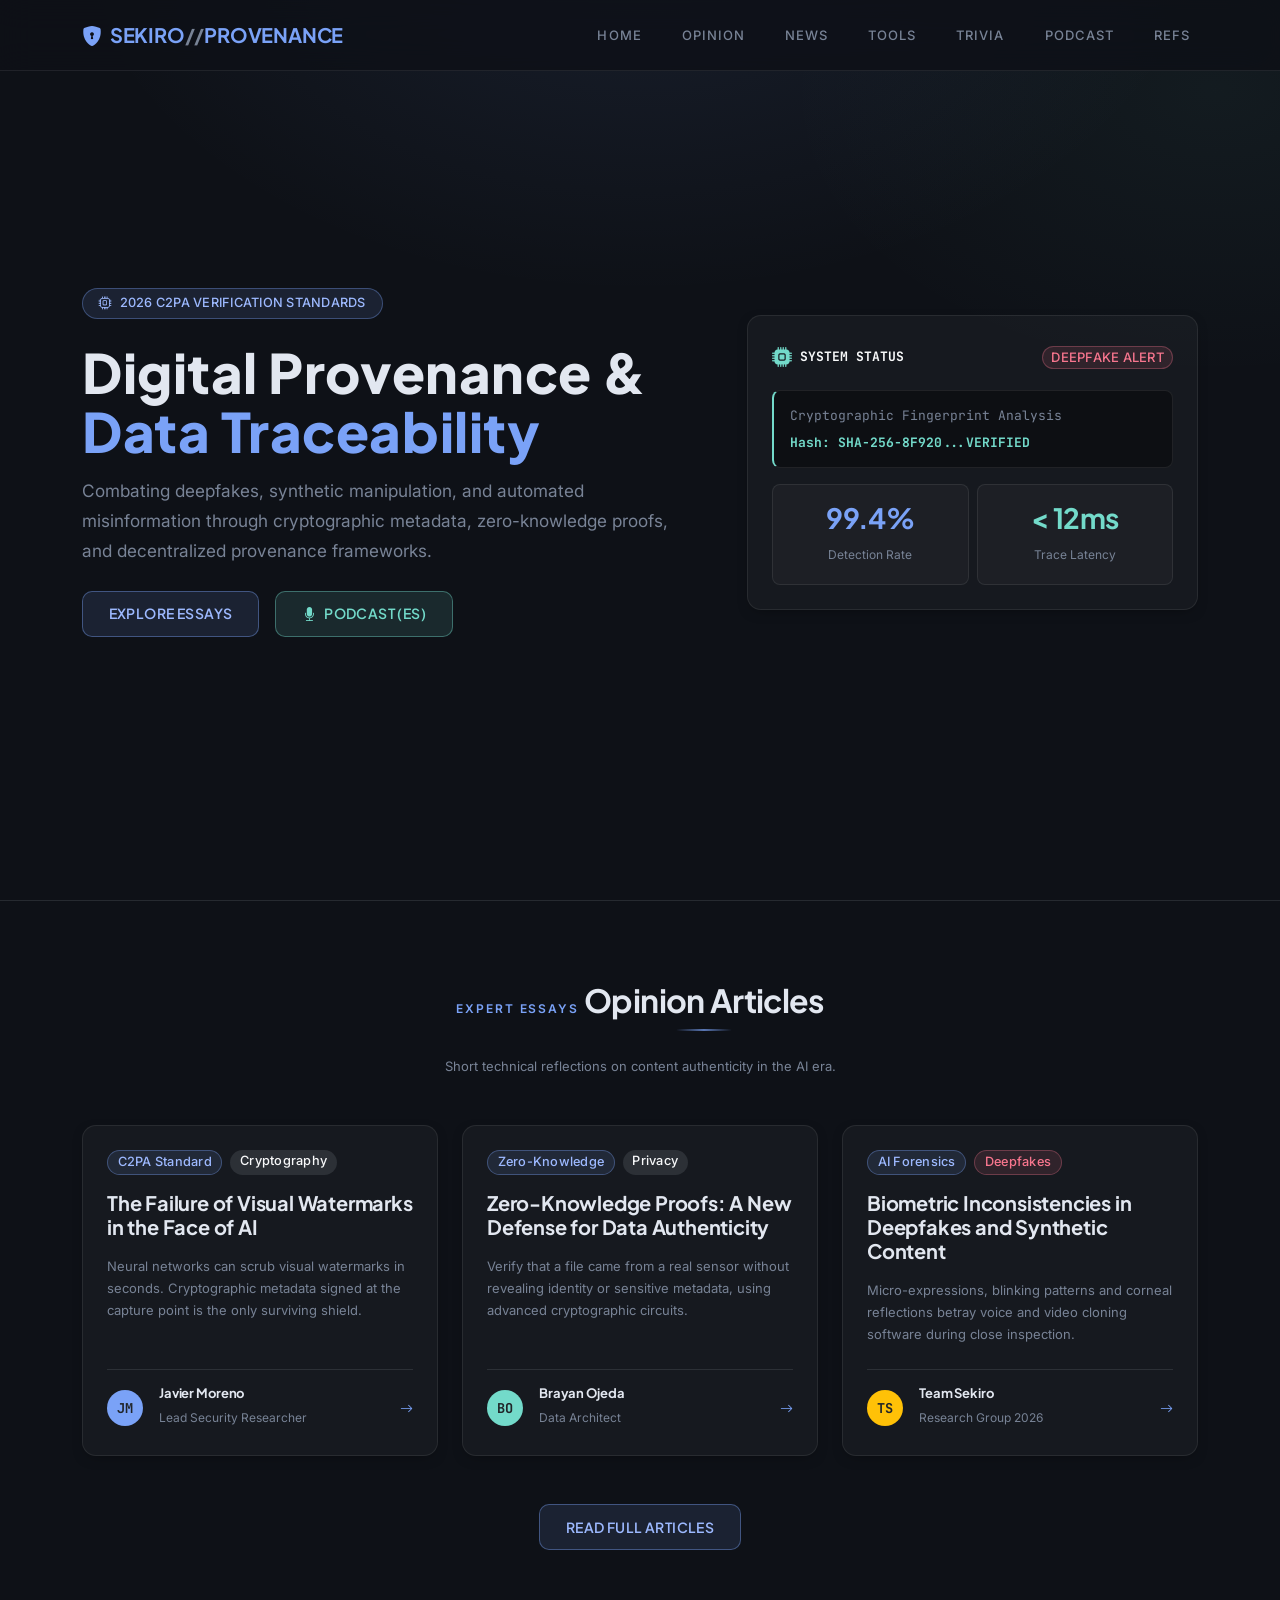
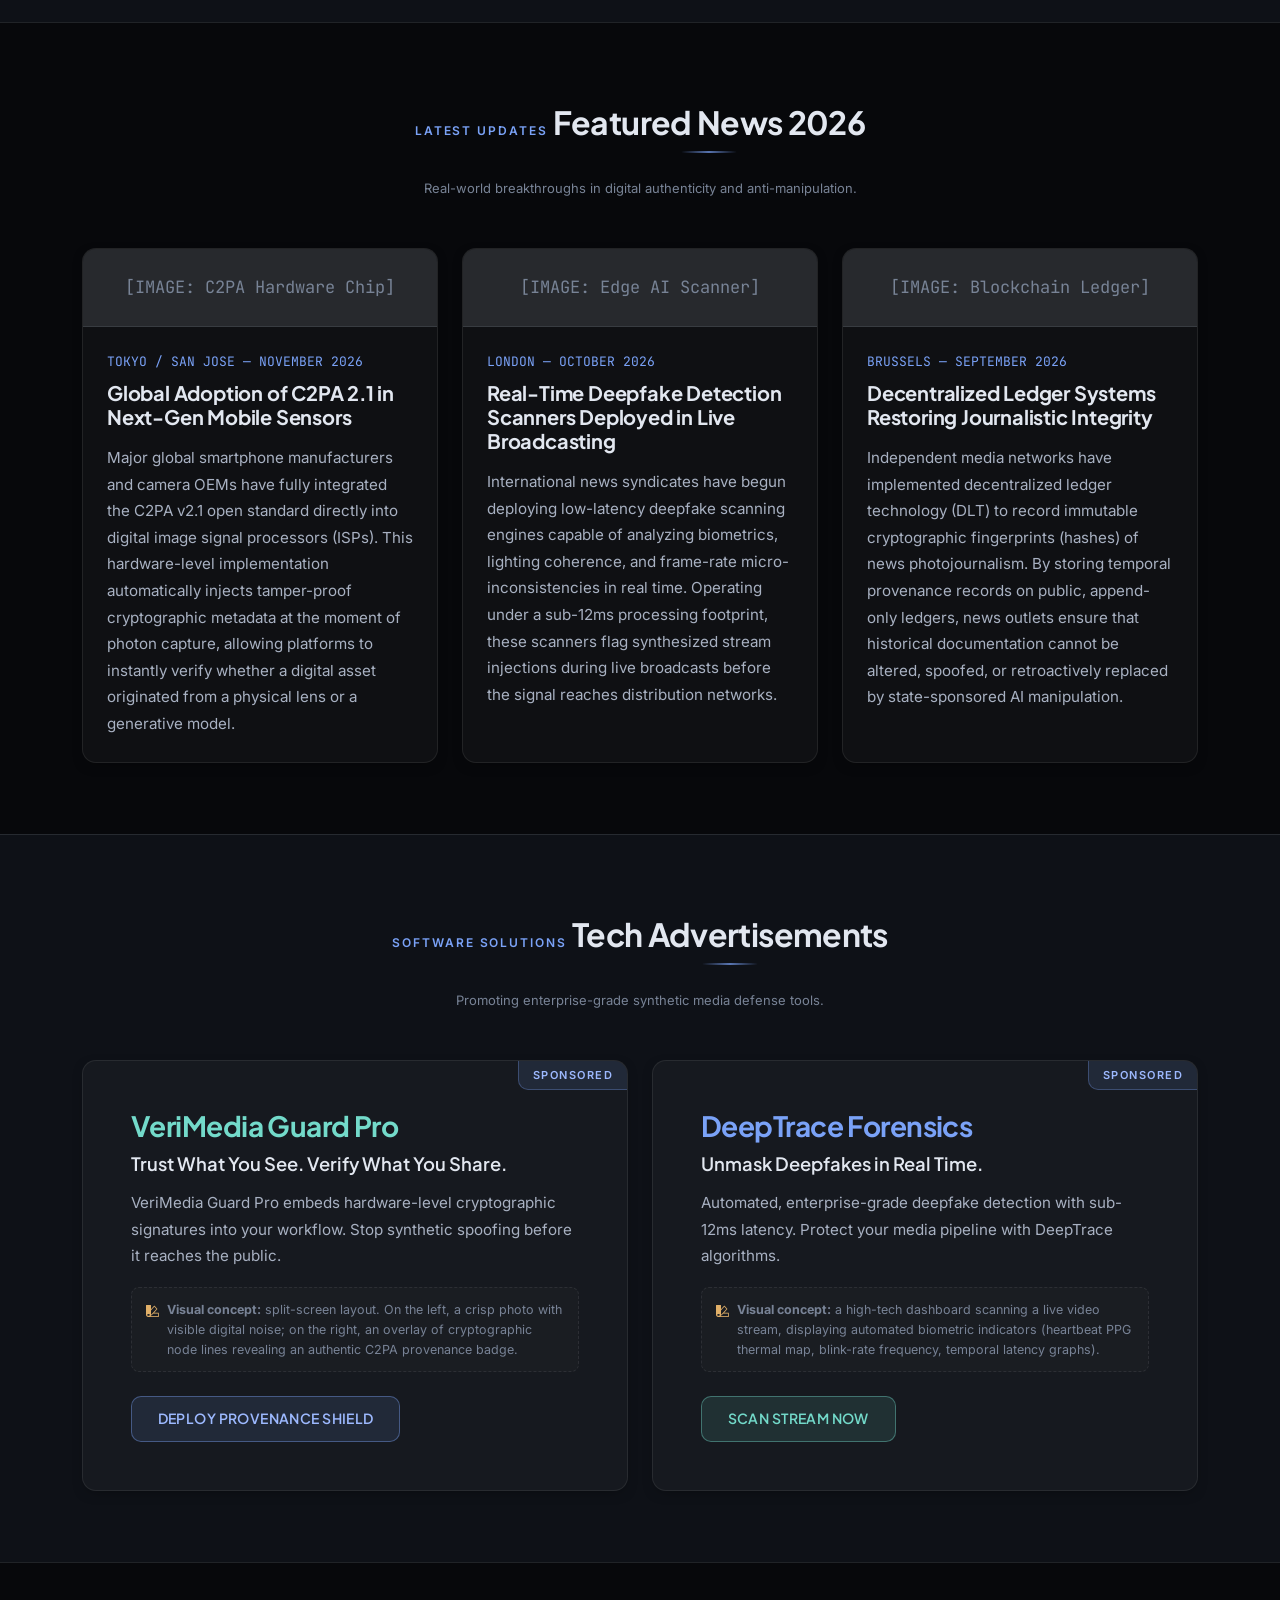
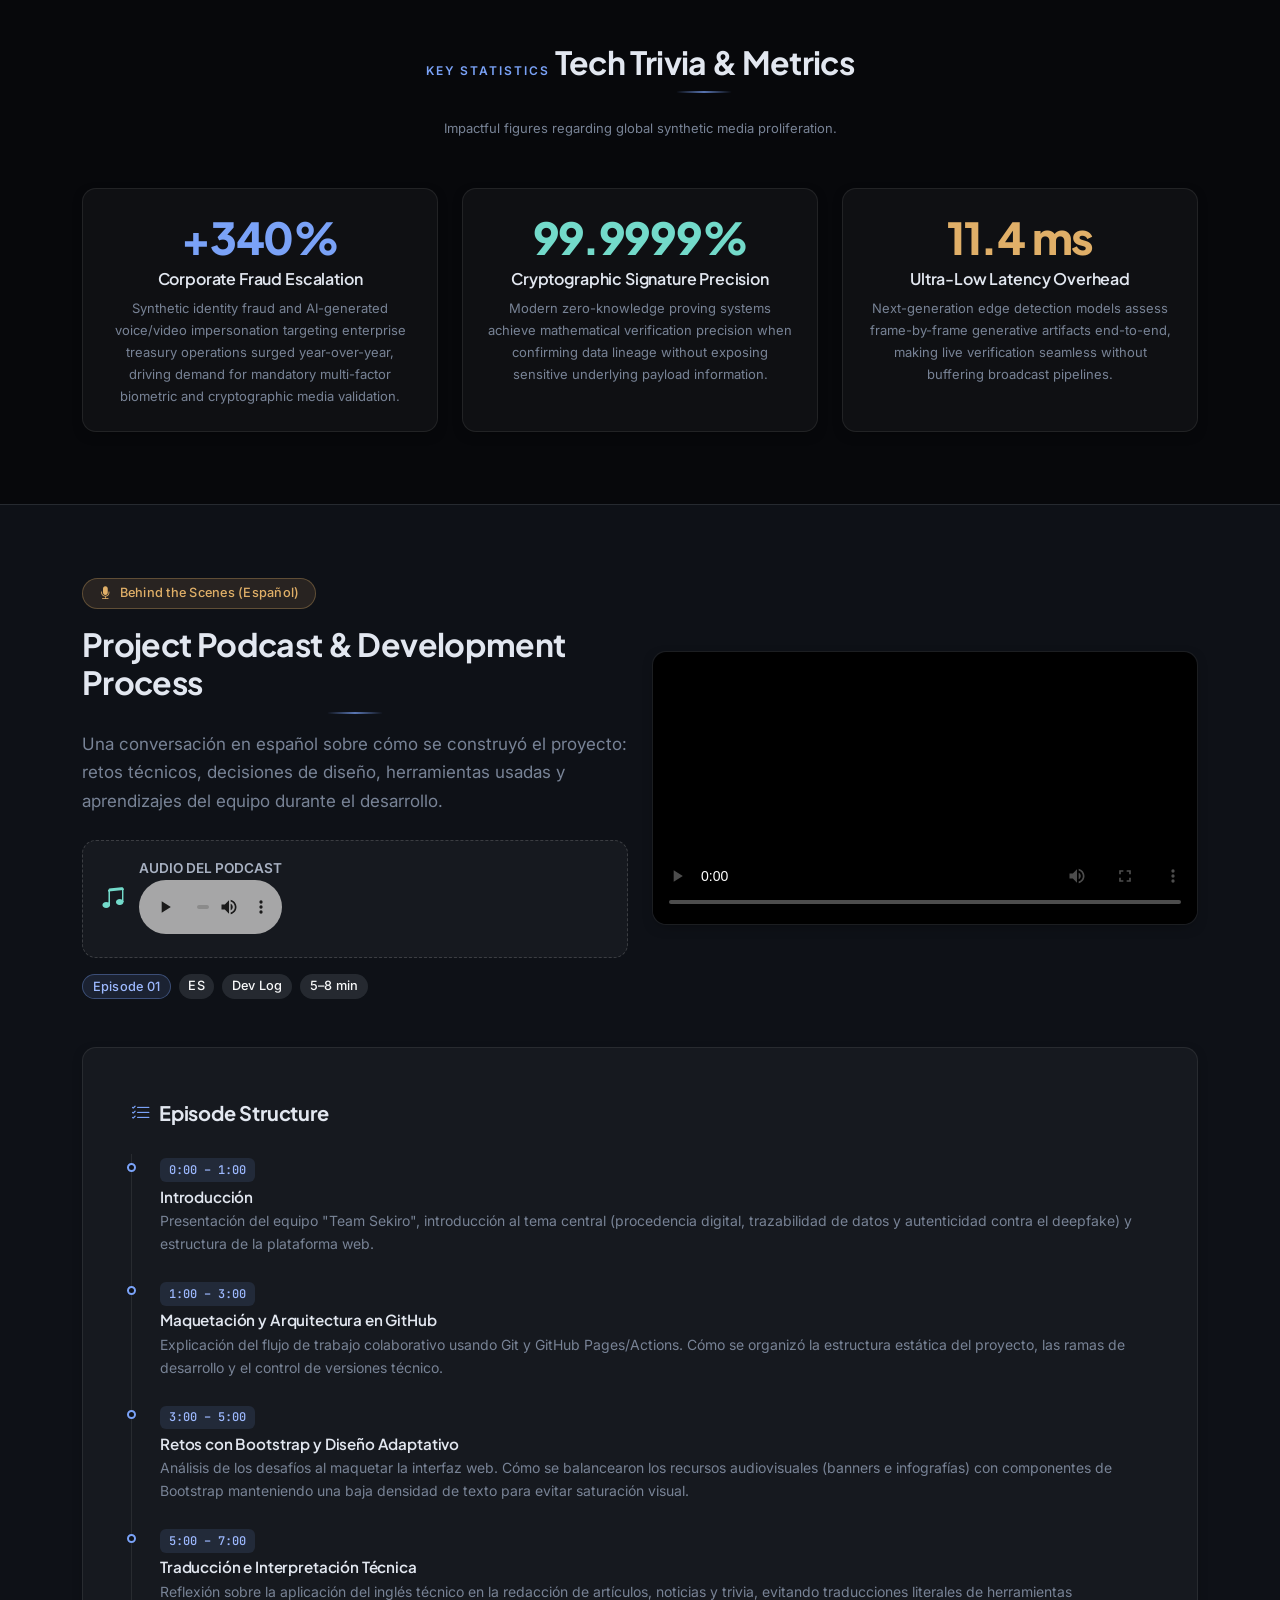
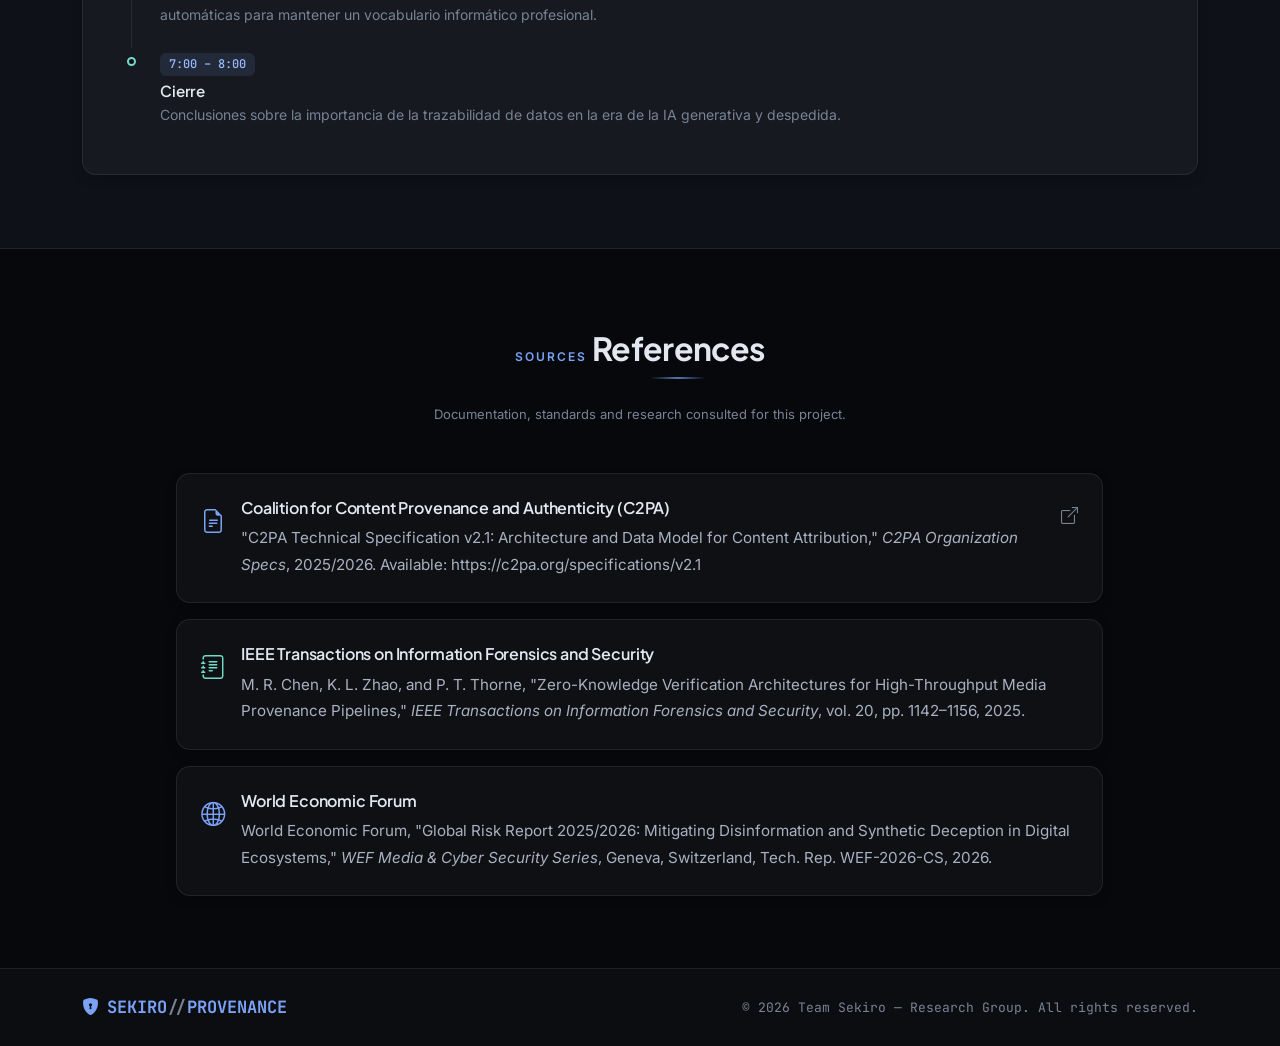
==== commit 6365cc9e: "Fix script source path for main.js" ====
--- a/index.html
+++ b/index.html
@@ -302,7 +302,7 @@
                         <div>
                             <div class="fw-semibold">AUDIO DEL PODCAST</div>
                             <div class="audio-box">
-                             <audio controls preload="metadata" src="media/podcast.mpeg"></audio>
+                             <audio controls preload="metadata" src="podcast.mpeg"></audio>
                          </div>
                         </div>
                     </div>
@@ -319,7 +319,7 @@
                 <div class="col-lg-6 reveal">
                     <div class="media-frame media-frame-video">
                         <video controls preload="metadata" poster="img/podcast-poster.jpg">
-                            <source src="media/podcast.mp4" type="video/mp4">
+                            <source src="podcast.mp4" type="video/mp4">
                             Tu navegador no soporta video HTML5.
                         </video>
                     </div>
@@ -426,6 +426,6 @@
     </button>
 
     <script src="https://cdn.jsdelivr.net/npm/bootstrap@5.3.2/dist/js/bootstrap.bundle.min.js"></script>
-    <script src="js/main.js"></script>
+    <script src="main.js"></script>
 </body>
 </html>
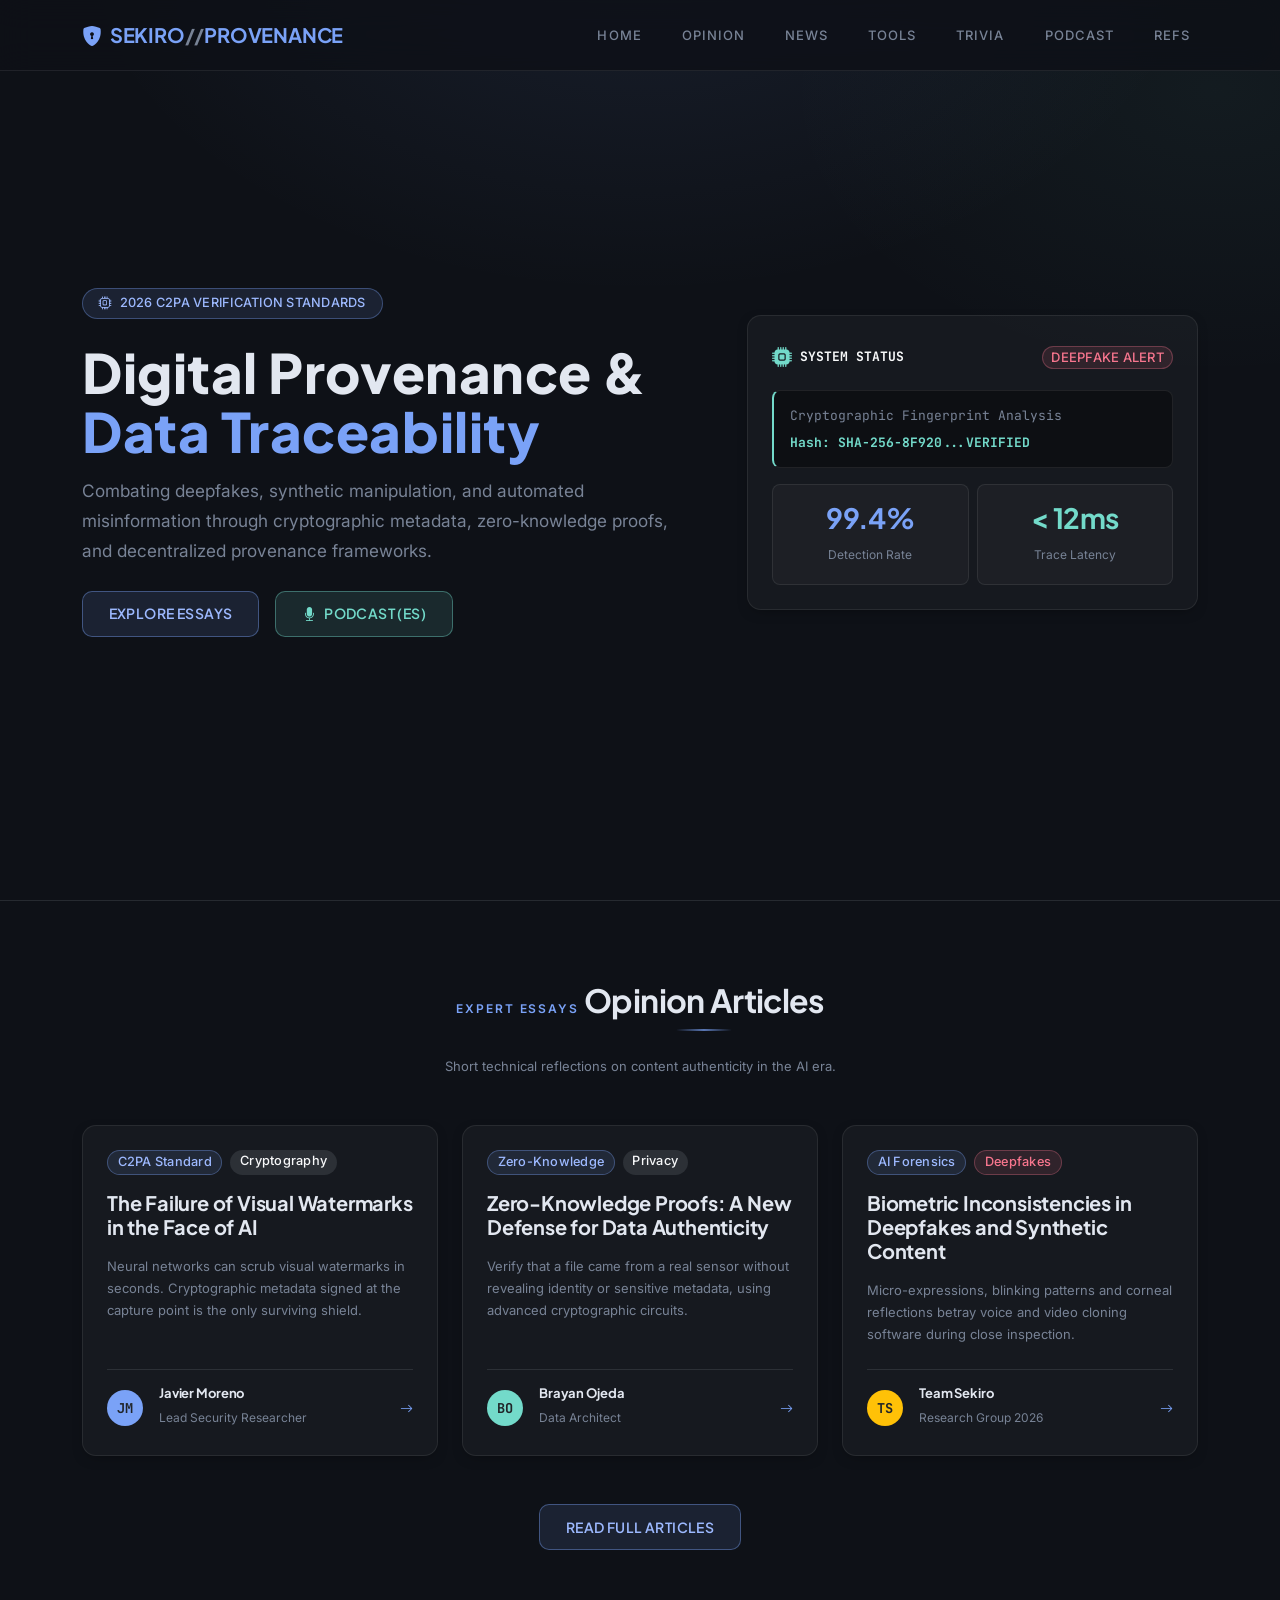
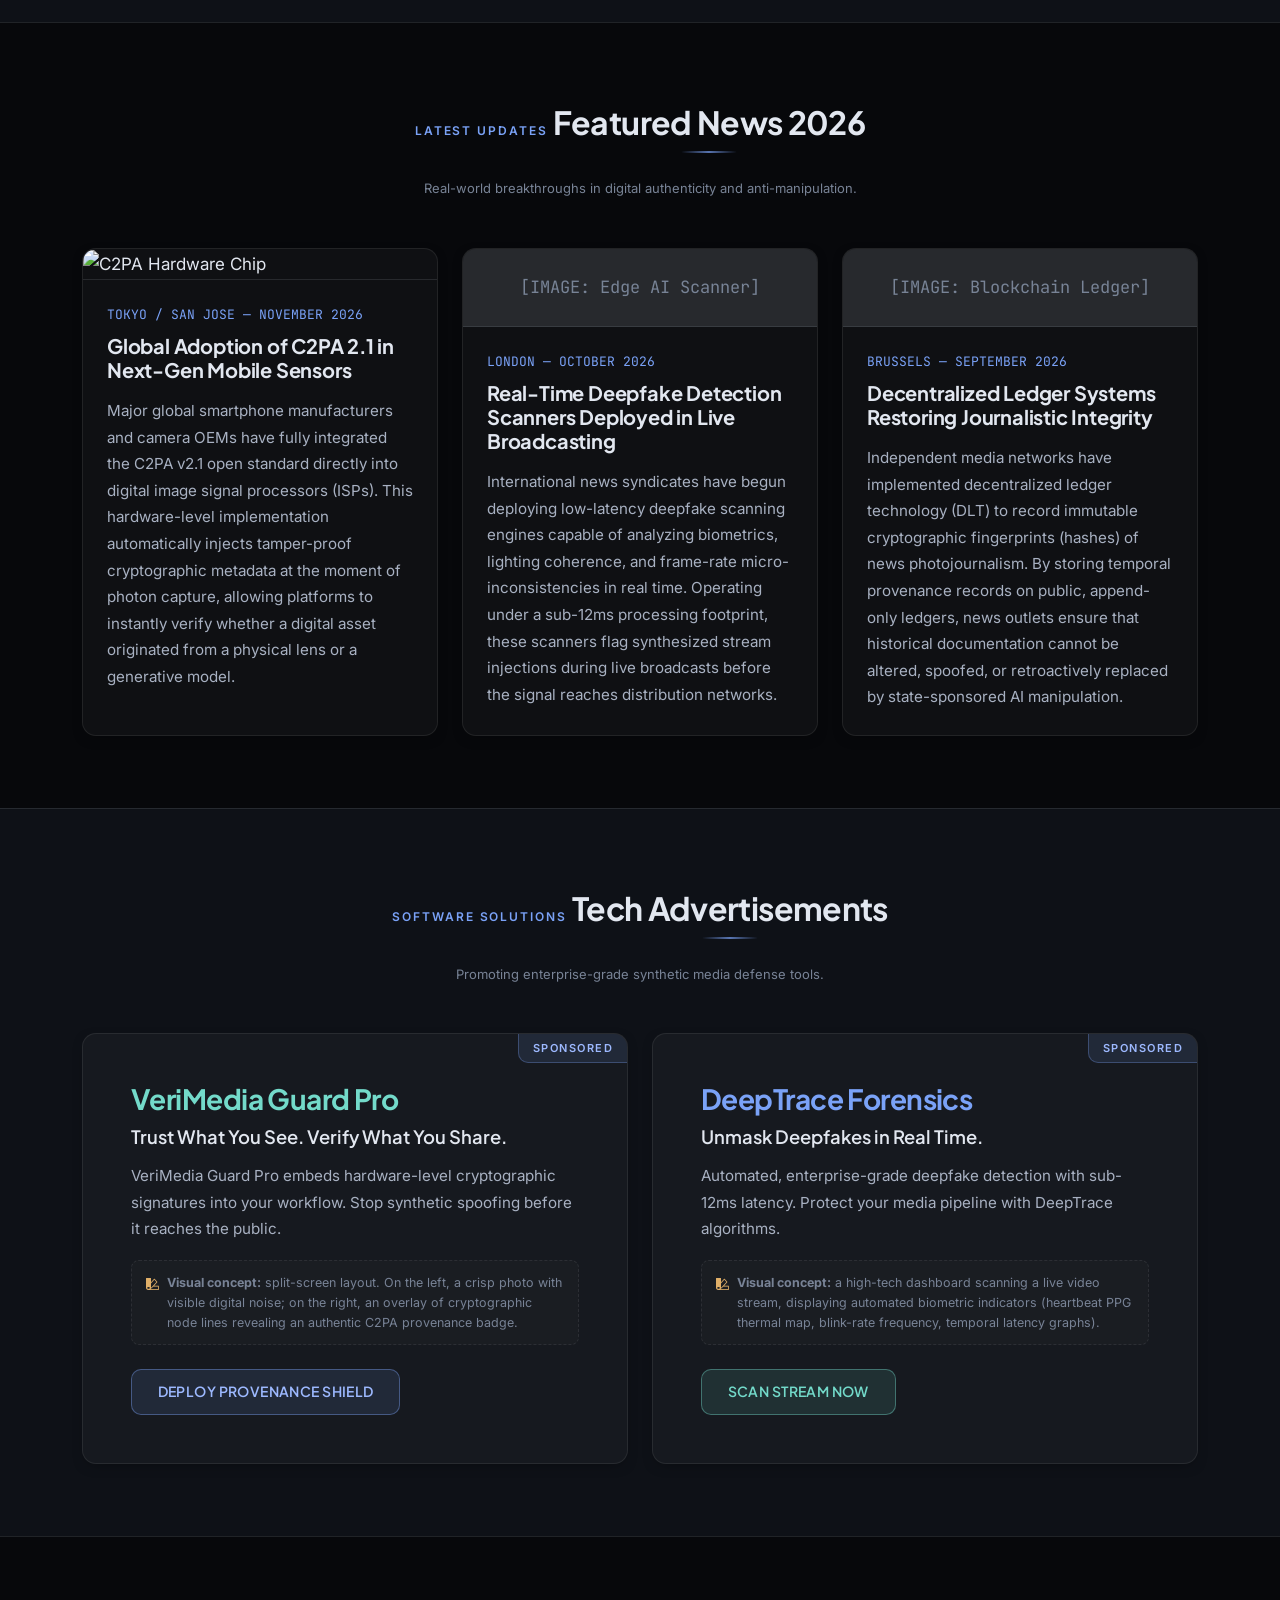
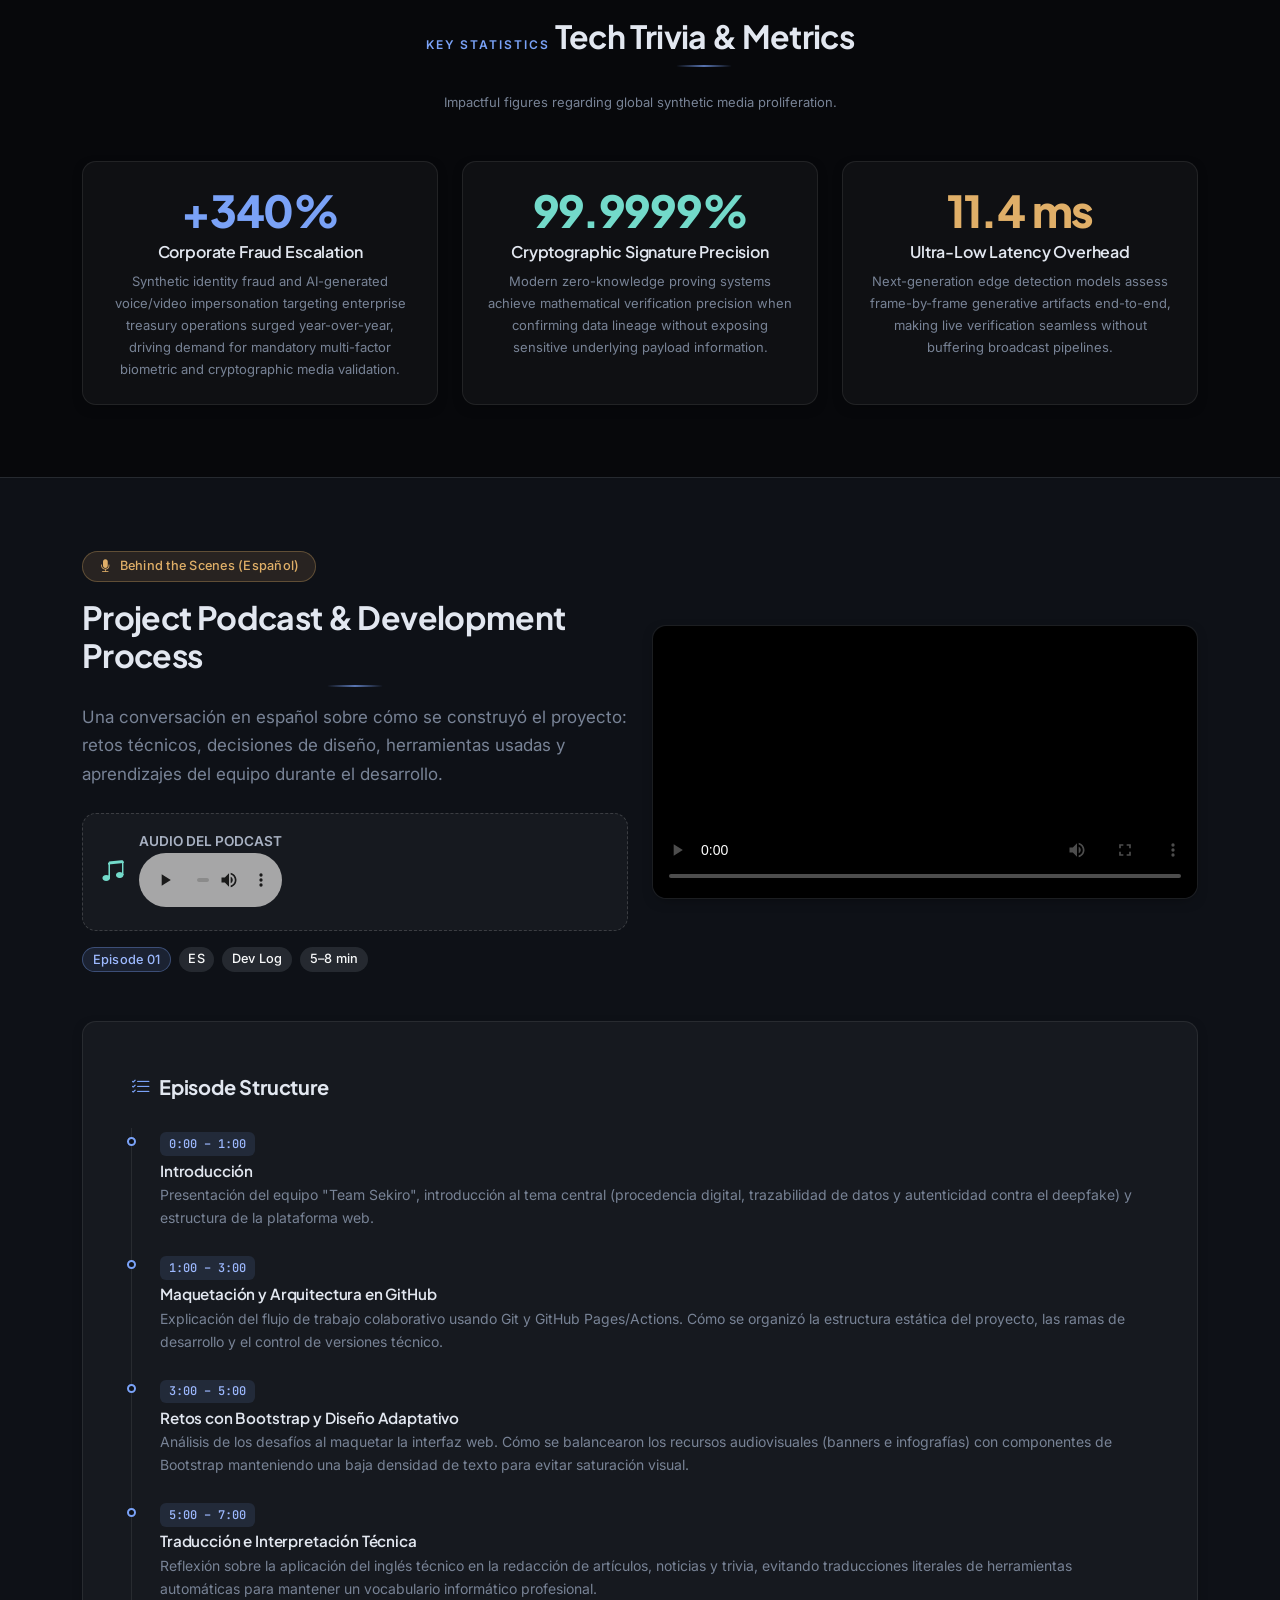
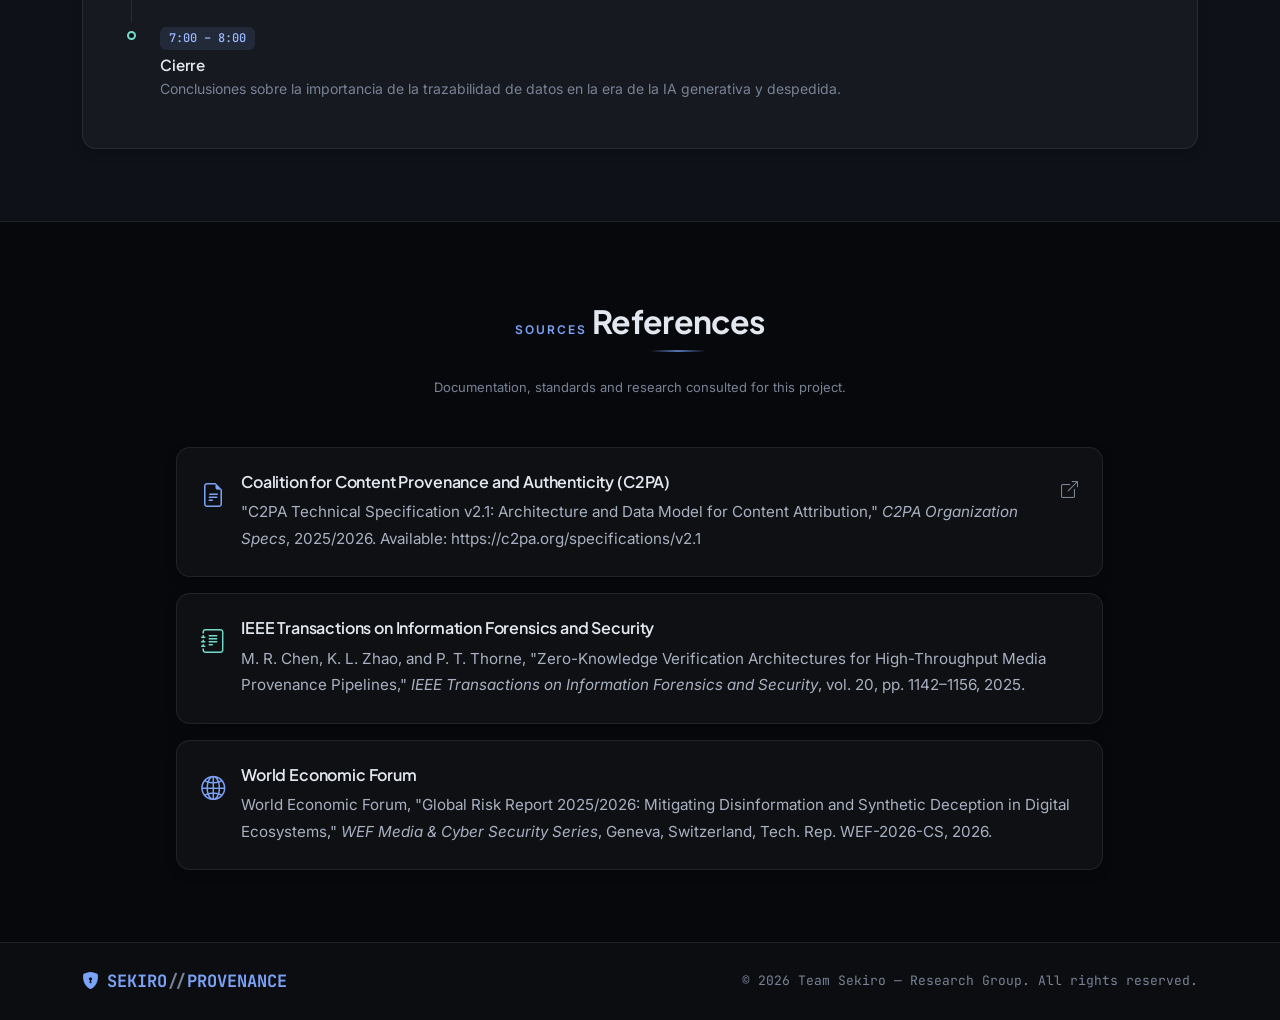
==== commit 5e5096e2: "Add image for C2PA Hardware Chip in index.html Replaced placeholder image text with actual image for" ====
--- a/index.html
+++ b/index.html
@@ -172,7 +172,9 @@
             <div class="row g-4">
                 <div class="col-lg-4 reveal">
                     <article class="glass-card h-100 overflow-hidden d-flex flex-column">
-                        <div class="bg-secondary bg-opacity-25 p-4 text-center text-muted font-monospace border-bottom border-secondary border-opacity-25">[IMAGE: C2PA Hardware Chip]</div>
+                <div class="border-bottom border-secondary border-opacity-25 overflow-hidden">
+                    <img src="chip.jpeg" alt="C2PA Hardware Chip" class="w-100 object-fit-cover" style="height: 200px;">
+                </div>
                         <div class="p-4 d-flex flex-column flex-grow-1">
                             <small class="text-neon-cyan font-monospace">TOKYO / SAN JOSE — NOVEMBER 2026</small>
                             <h5 class="fw-bold mt-2 mb-3">Global Adoption of C2PA 2.1 in Next-Gen Mobile Sensors</h5>
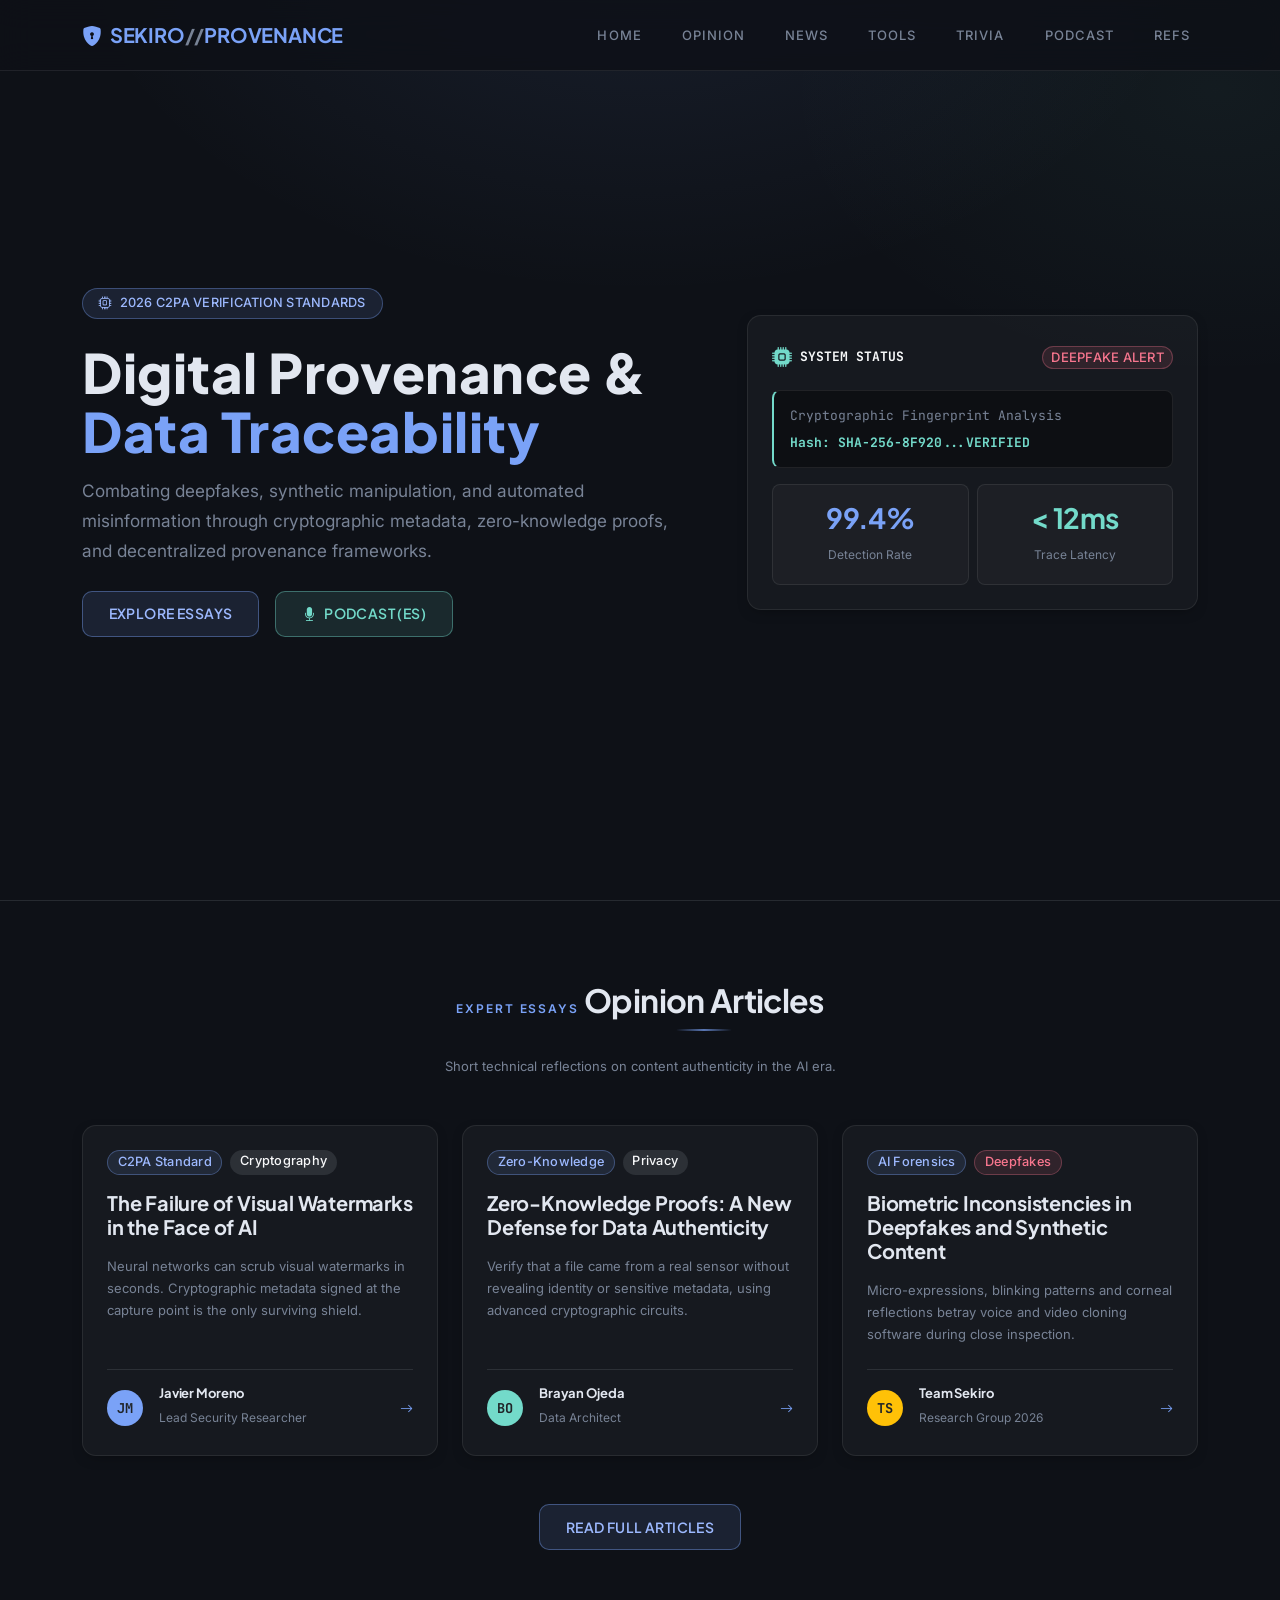
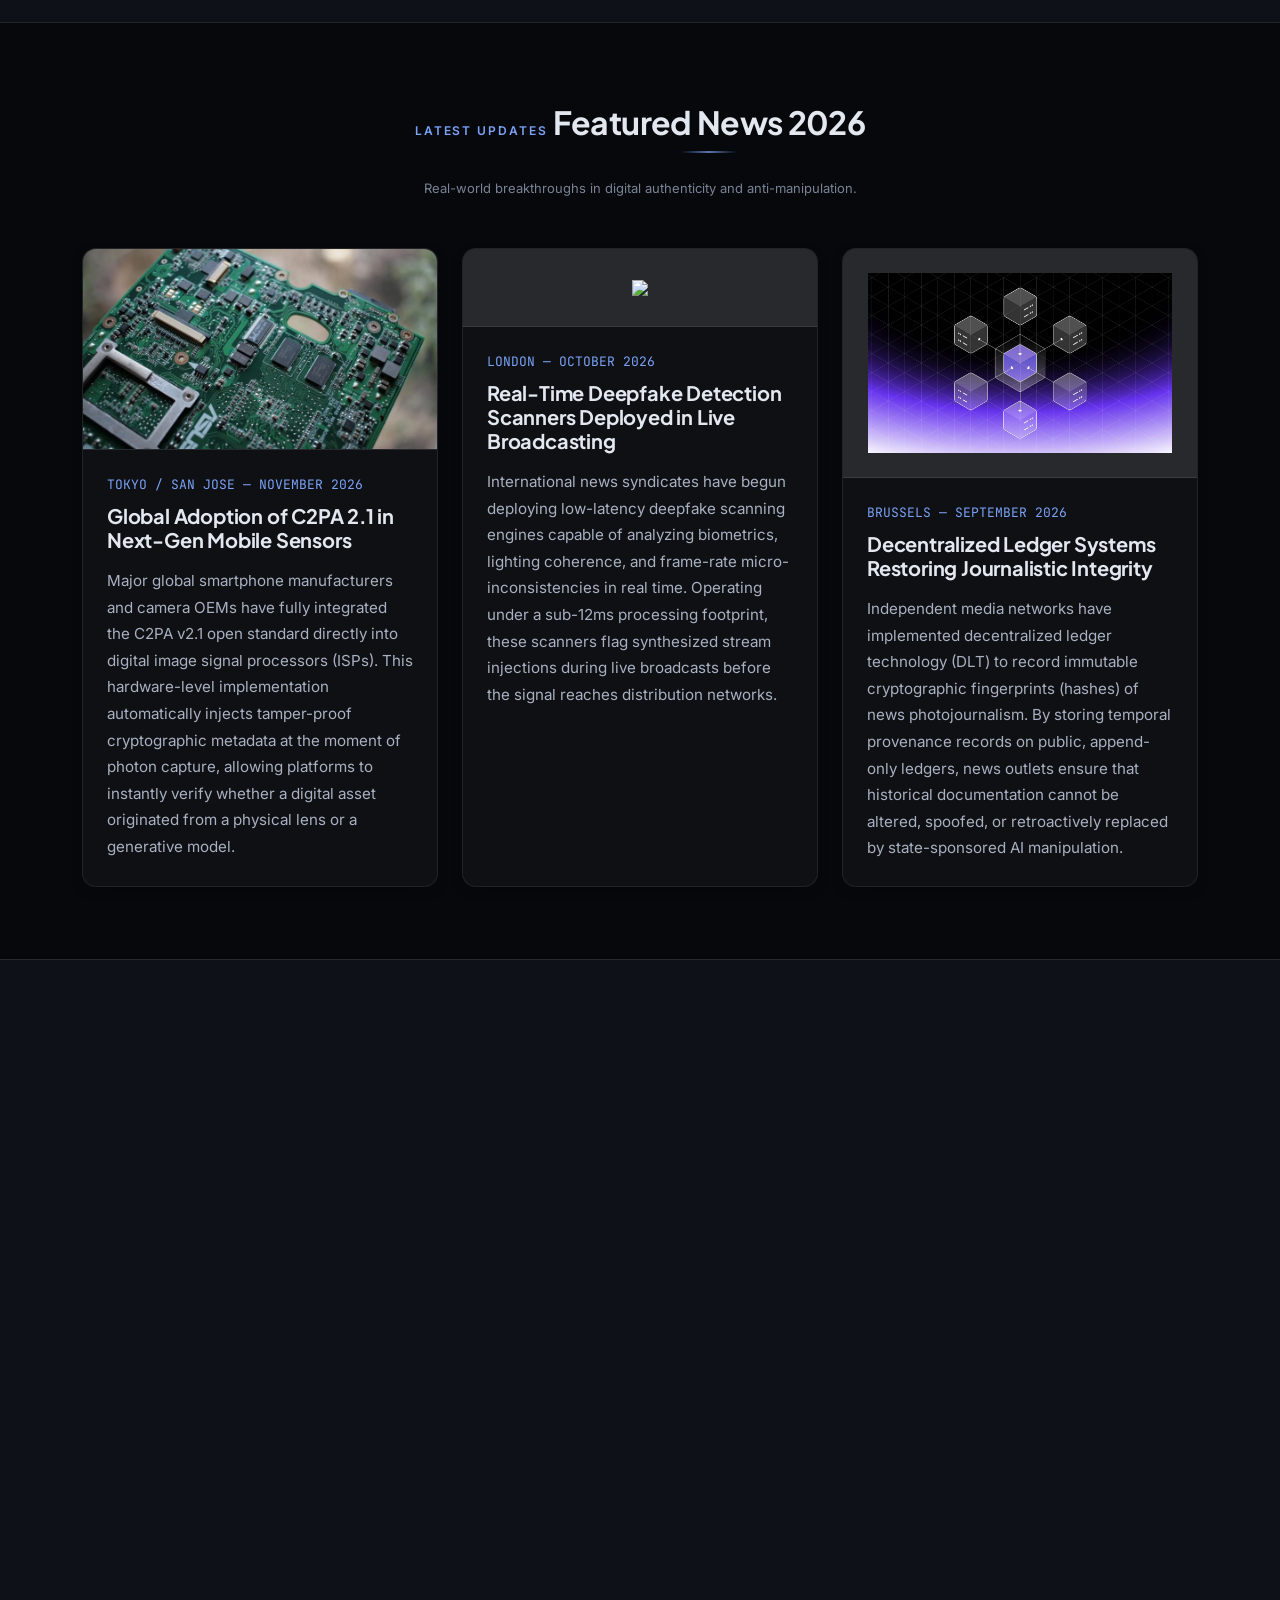
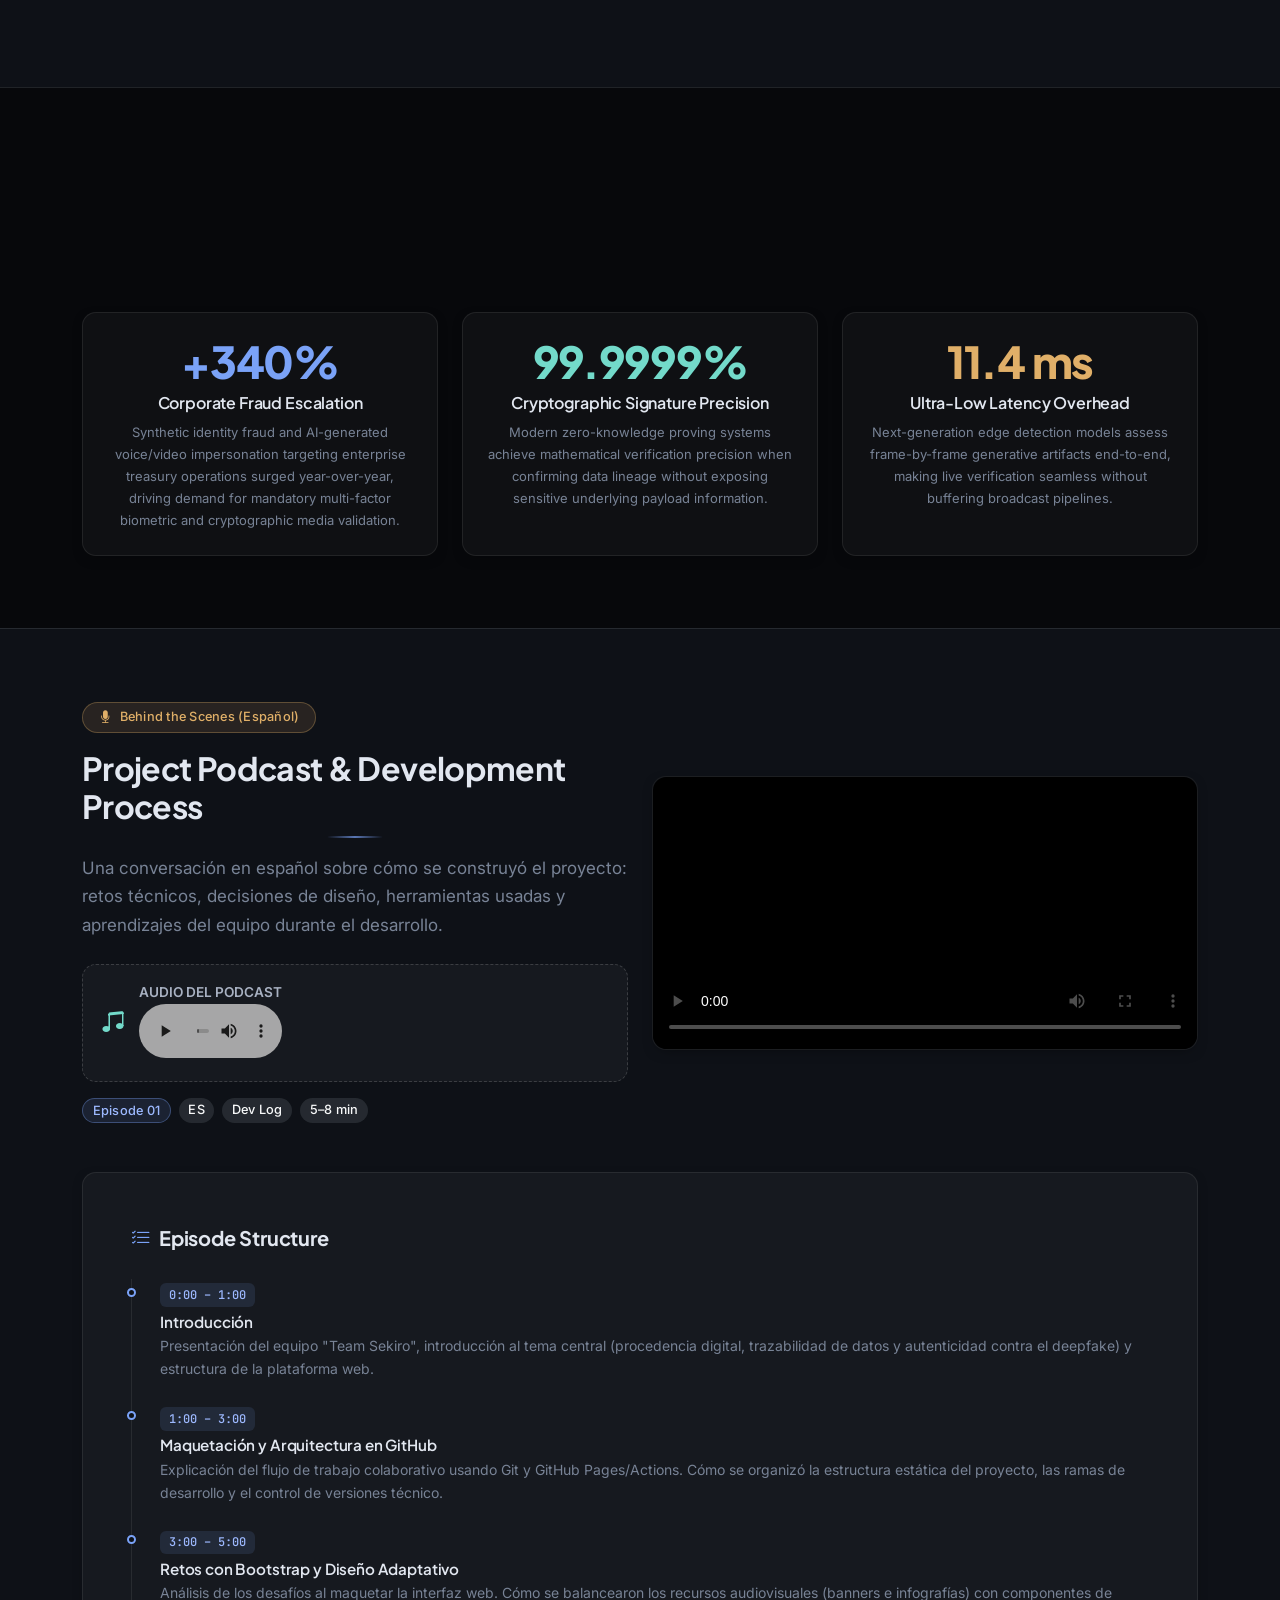
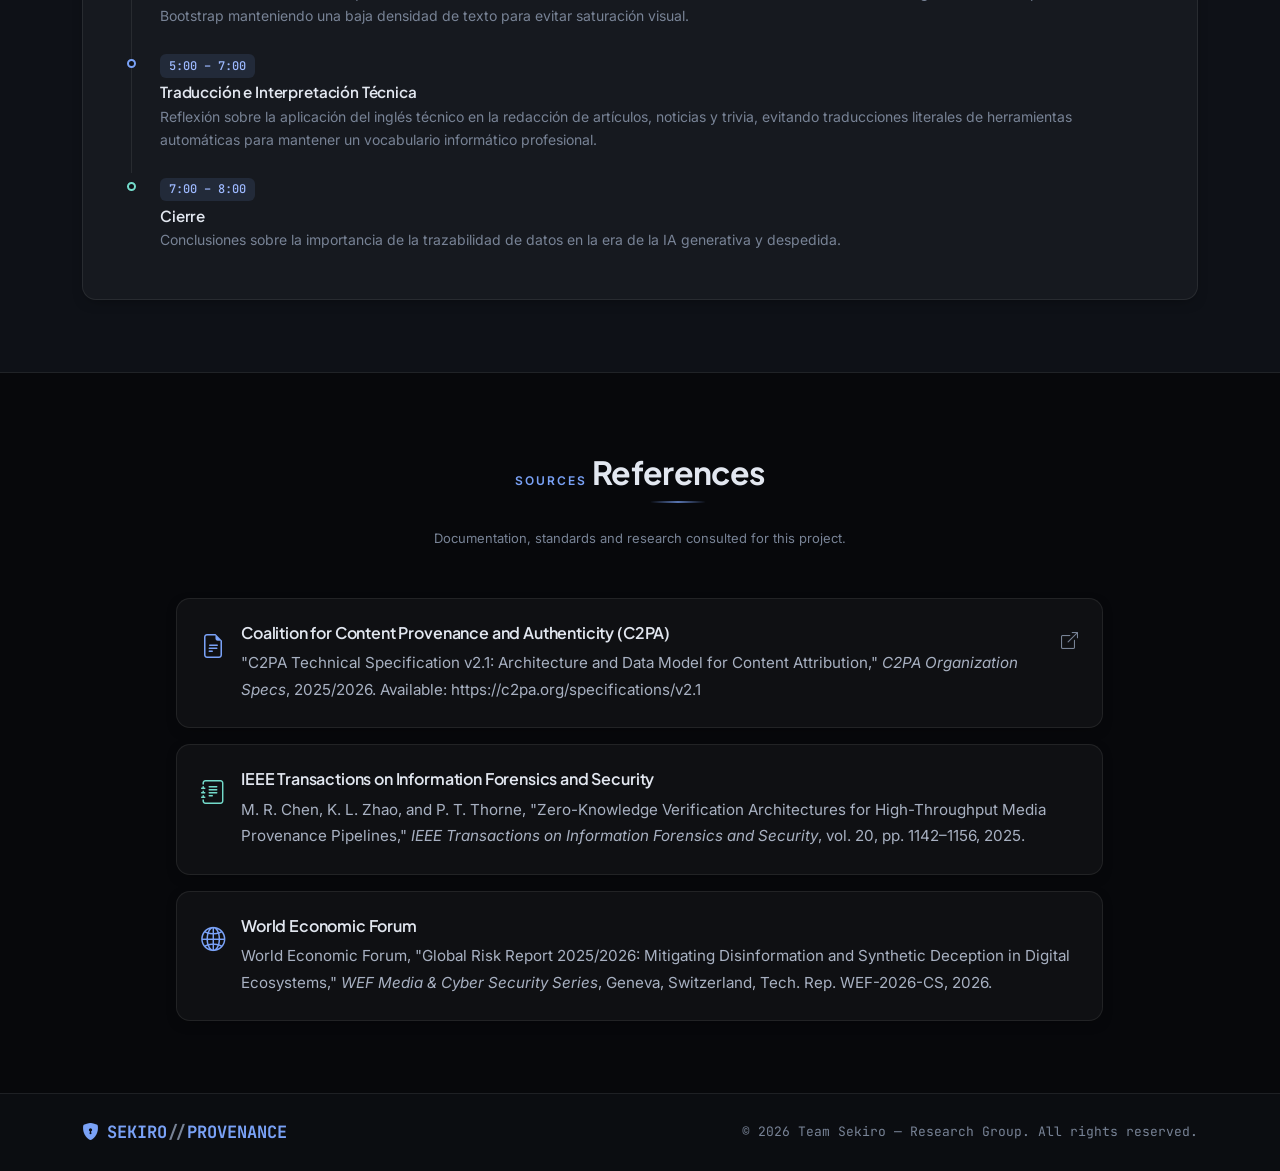
==== commit 2b615f6e: "Add images to articles in index.html" ====
--- a/index.html
+++ b/index.html
@@ -184,8 +184,10 @@
                 </div>
                 <div class="col-lg-4 reveal">
                     <article class="glass-card h-100 overflow-hidden d-flex flex-column">
-                        <div class="bg-secondary bg-opacity-25 p-4 text-center text-muted font-monospace border-bottom border-secondary border-opacity-25">[IMAGE: Edge AI Scanner]</div>
-                        <div class="p-4 d-flex flex-column flex-grow-1">
+                                <div class="bg-secondary bg-opacity-25 p-4 text-center border-bottom border-secondary border-opacity-25">
+                                <img src="deepfake.jpeg alt="Edge AI Scanner" class="img-fluid" style="max-height: 180px;">
+                            </div>                        
+                                <div class="p-4 d-flex flex-column flex-grow-1">
                             <small class="text-neon-cyan font-monospace">LONDON — OCTOBER 2026</small>
                             <h5 class="fw-bold mt-2 mb-3">Real-Time Deepfake Detection Scanners Deployed in Live Broadcasting</h5>
                             <p class="news-excerpt mb-0">International news syndicates have begun deploying low-latency deepfake scanning engines capable of analyzing biometrics, lighting coherence, and frame-rate micro-inconsistencies in real time. Operating under a sub-12ms processing footprint, these scanners flag synthesized stream injections during live broadcasts before the signal reaches distribution networks.</p>
@@ -194,7 +196,8 @@
                 </div>
                 <div class="col-lg-4 reveal">
                     <article class="glass-card h-100 overflow-hidden d-flex flex-column">
-                        <div class="bg-secondary bg-opacity-25 p-4 text-center text-muted font-monospace border-bottom border-secondary border-opacity-25">[IMAGE: Blockchain Ledger]</div>
+                        <div class="bg-secondary bg-opacity-25 p-4 text-center border-bottom border-secondary border-opacity-25">
+                            <img src="blockchain.png" alt="Blockchain Ledger" class="img-fluid" style="max-height: 180px;"></div>                        
                         <div class="p-4 d-flex flex-column flex-grow-1">
                             <small class="text-neon-cyan font-monospace">BRUSSELS — SEPTEMBER 2026</small>
                             <h5 class="fw-bold mt-2 mb-3">Decentralized Ledger Systems Restoring Journalistic Integrity</h5>
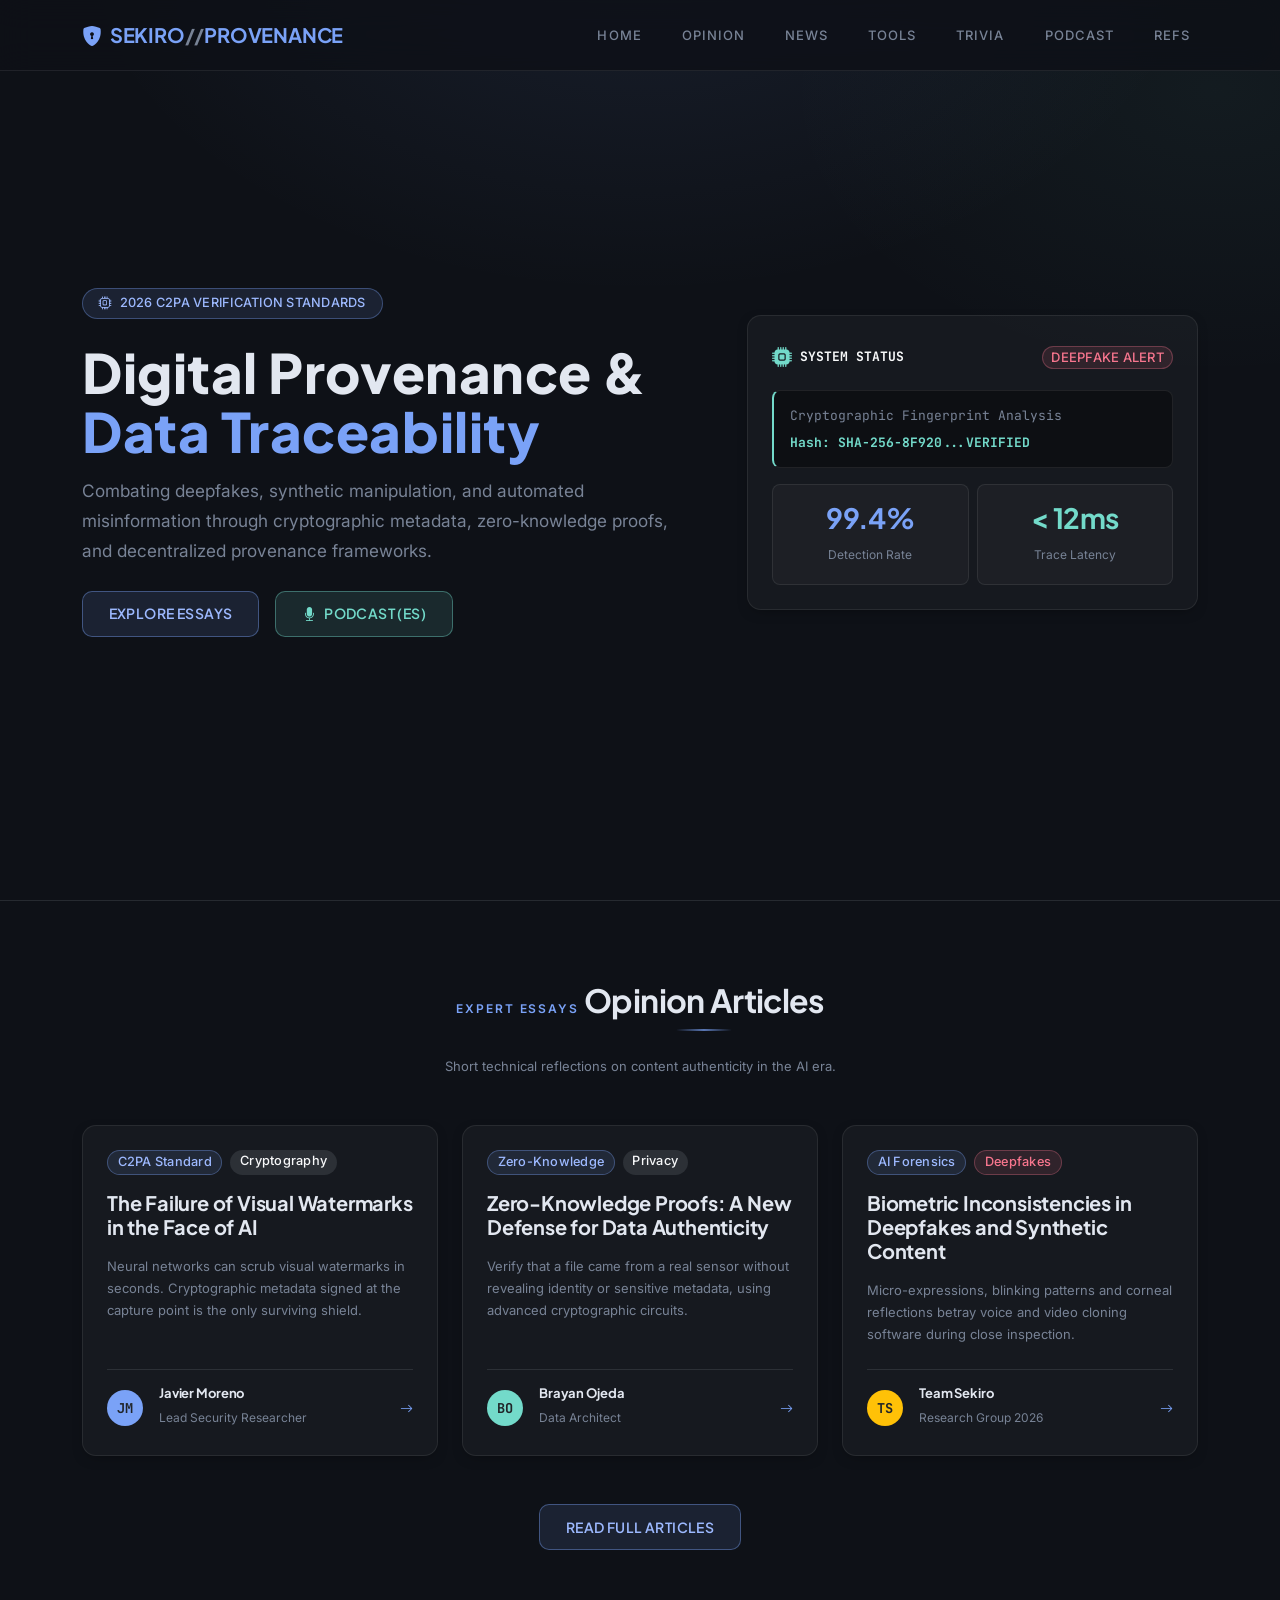
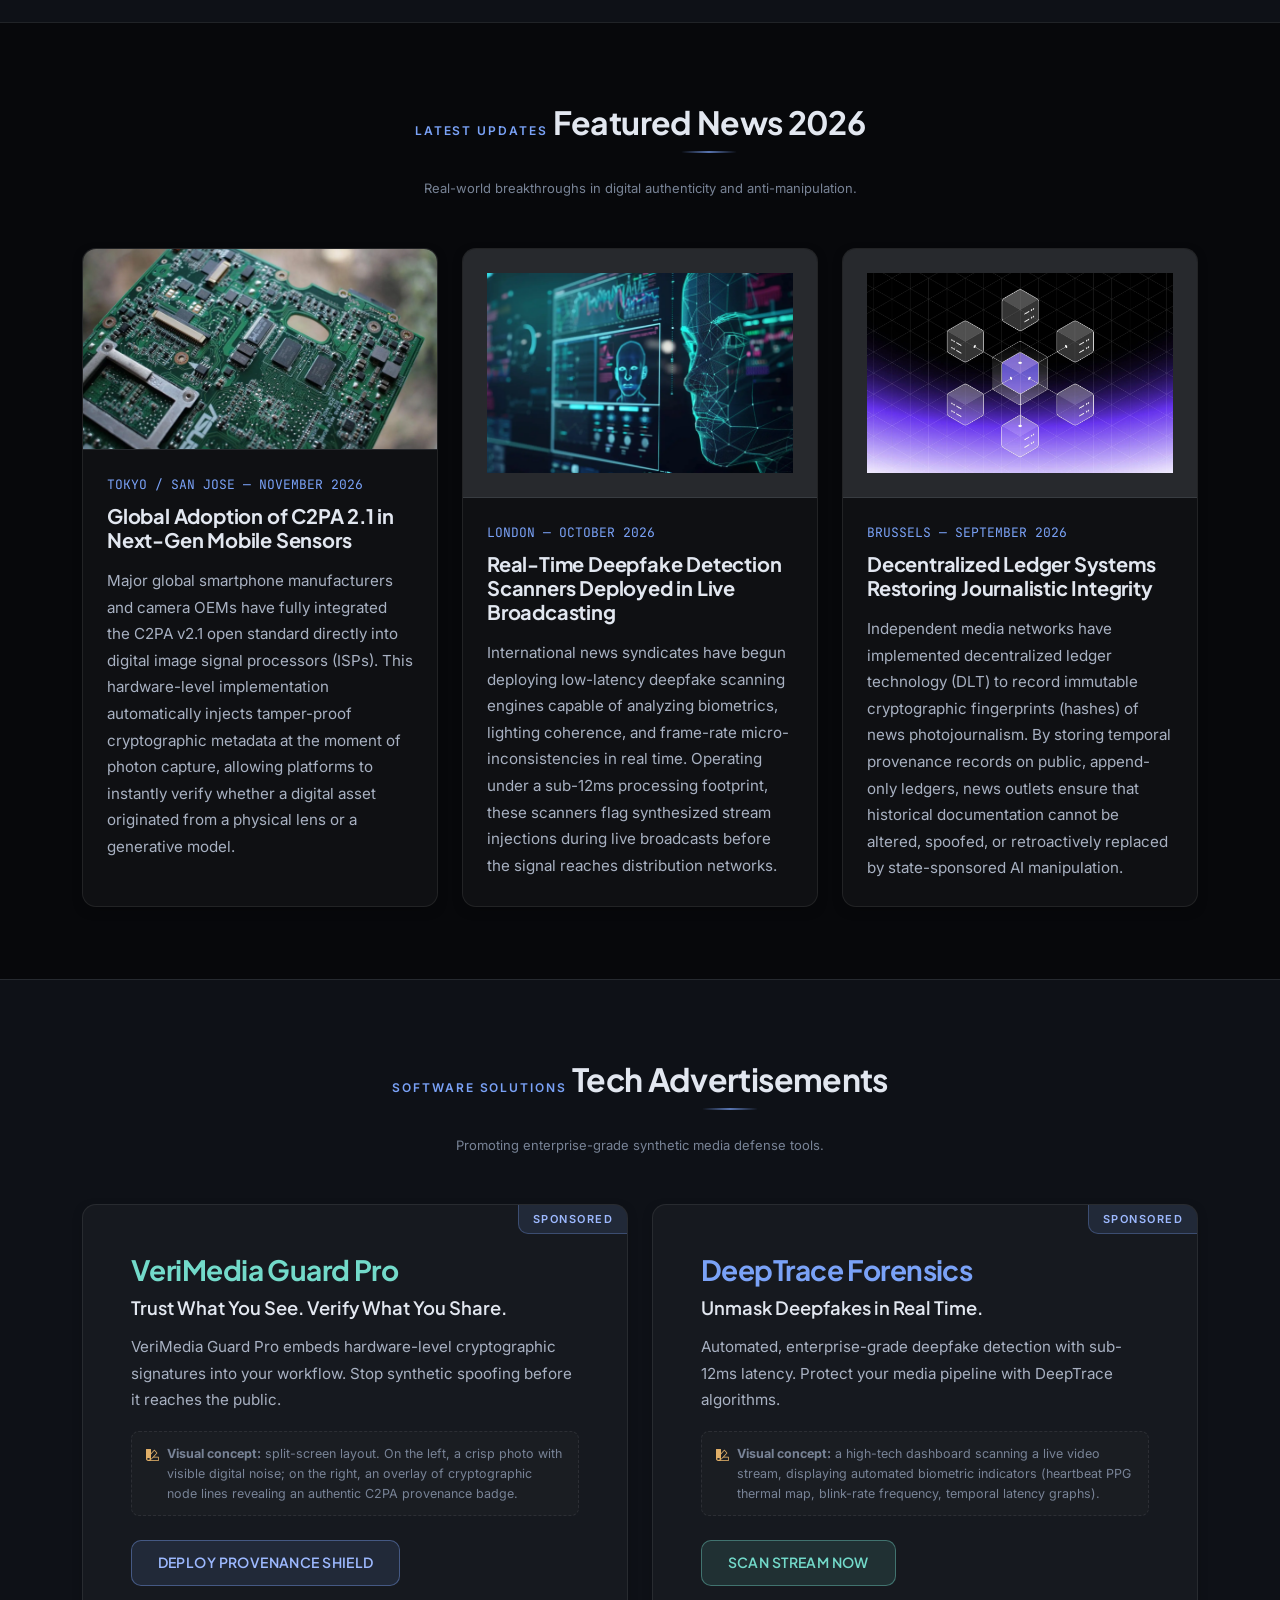
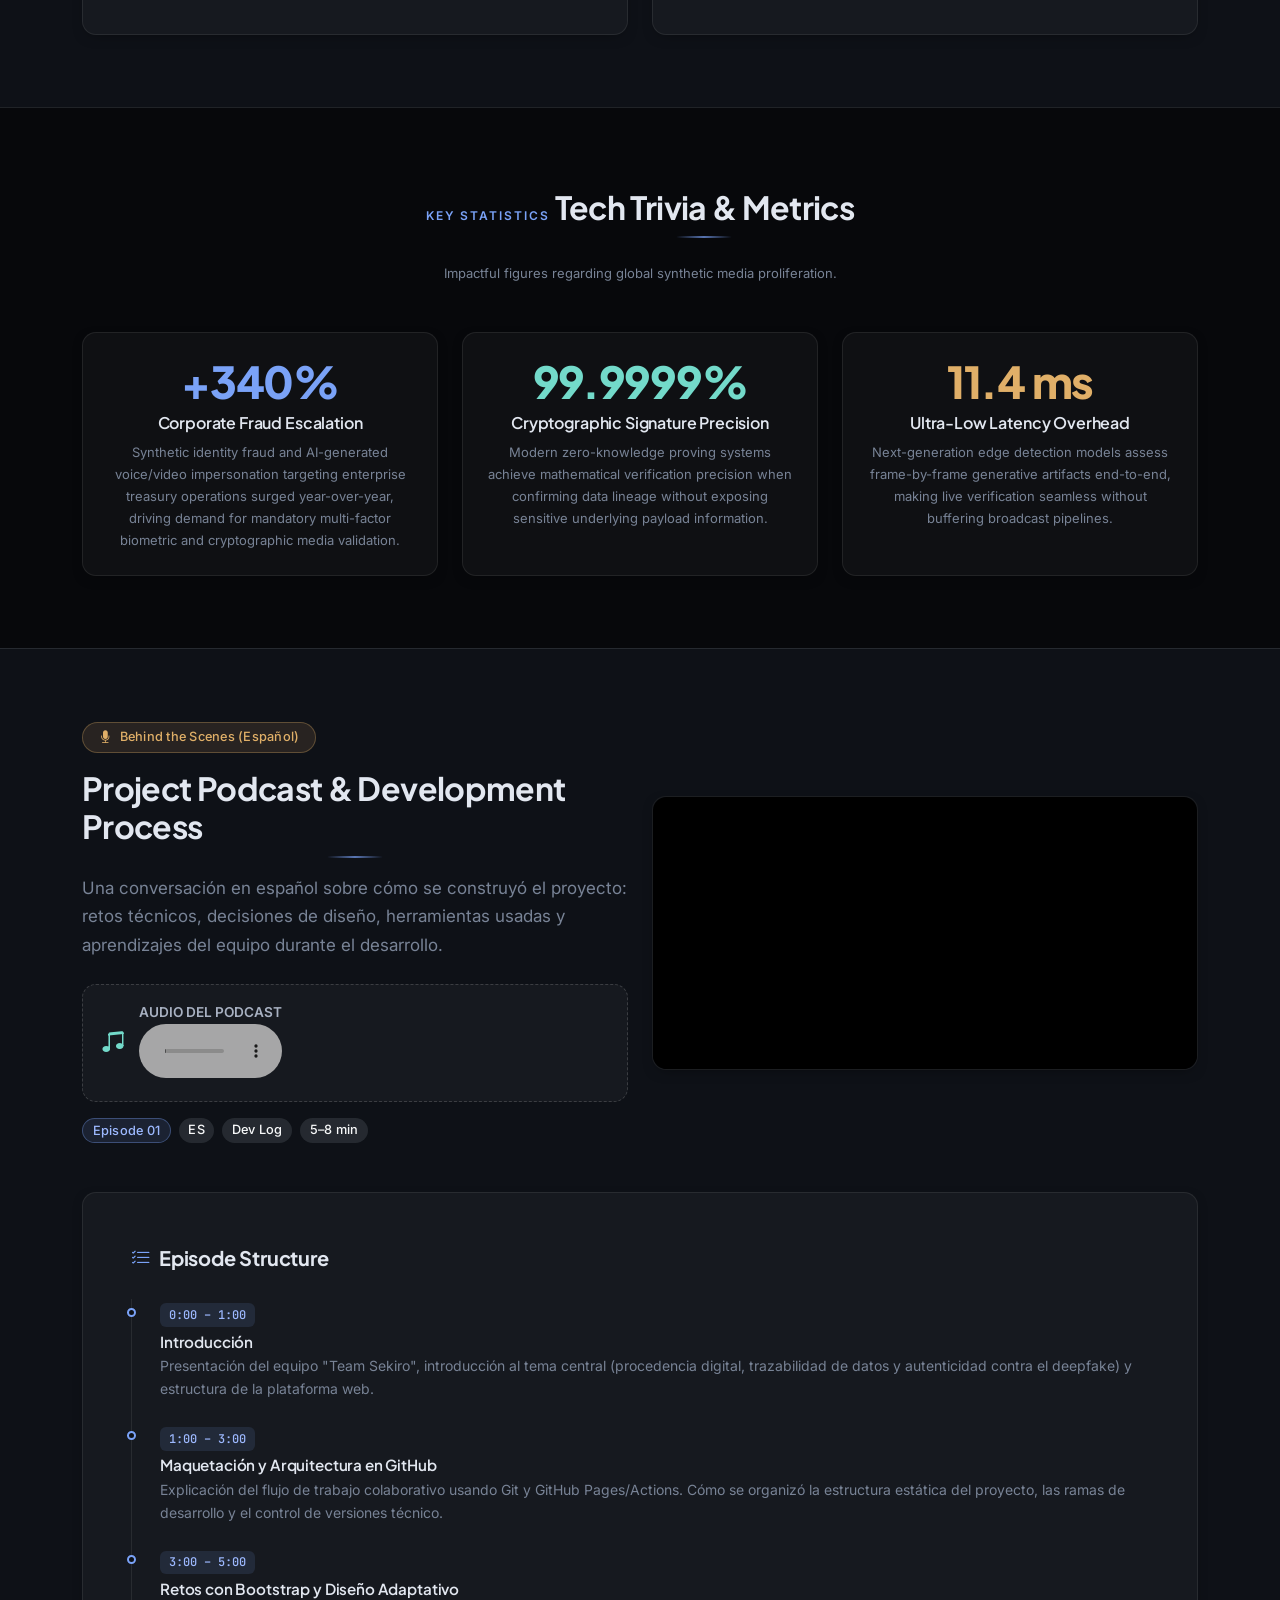
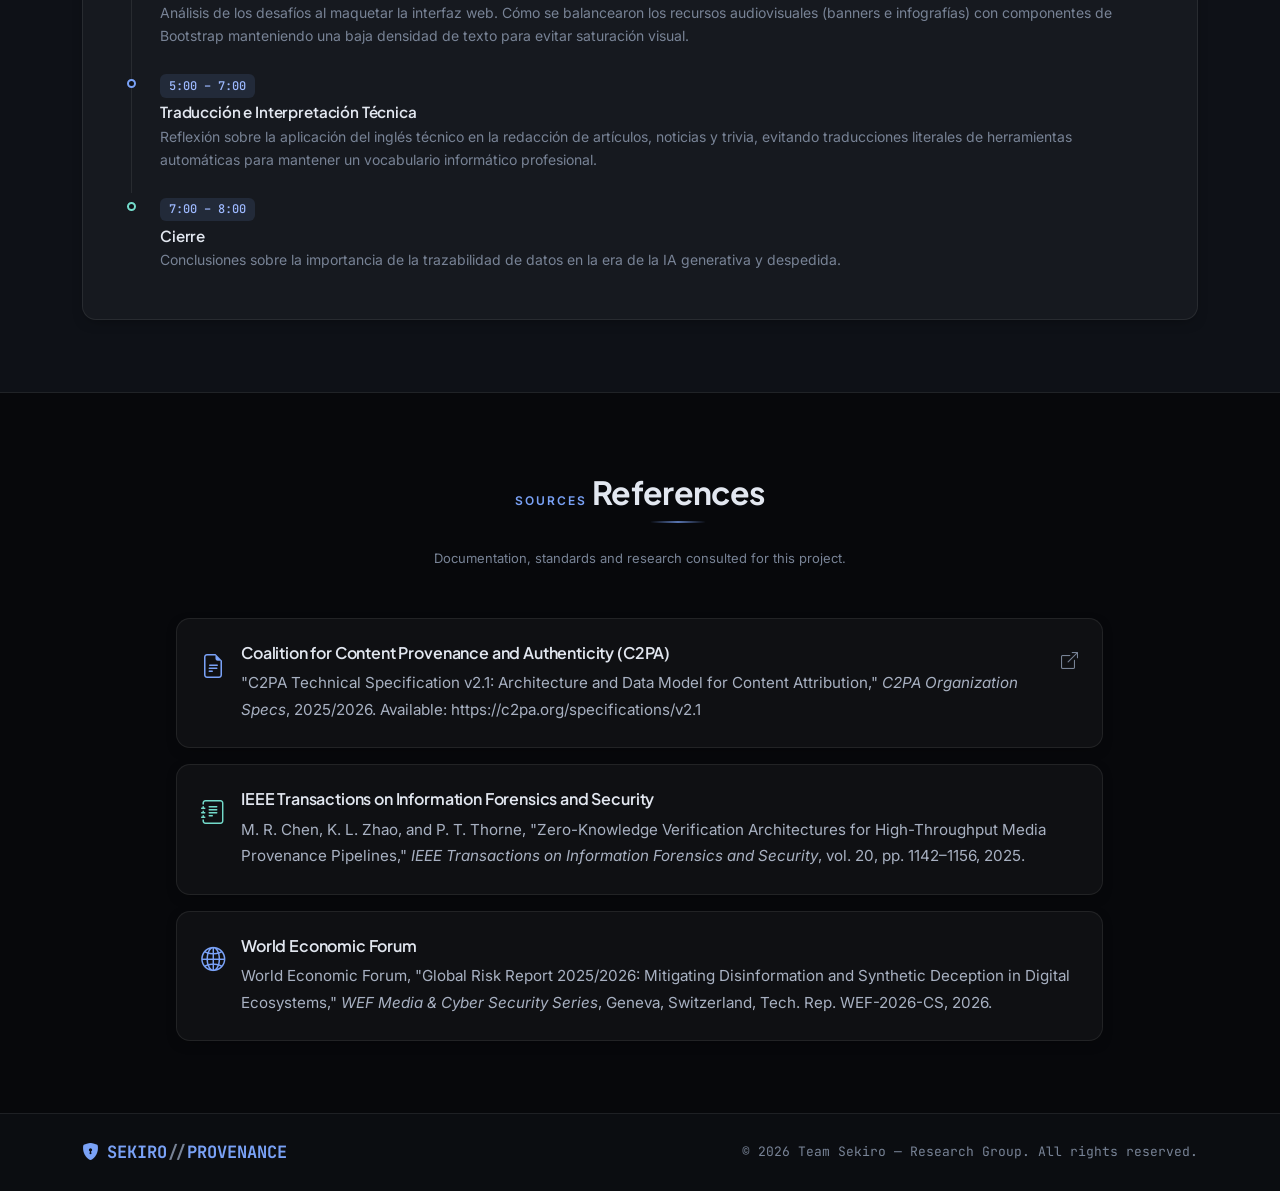
==== commit a6f39bc5: "Update image tags for better responsiveness" ====
--- a/index.html
+++ b/index.html
@@ -185,8 +185,7 @@
                 <div class="col-lg-4 reveal">
                     <article class="glass-card h-100 overflow-hidden d-flex flex-column">
                                 <div class="bg-secondary bg-opacity-25 p-4 text-center border-bottom border-secondary border-opacity-25">
-                                <img src="deepfake.jpeg alt="Edge AI Scanner" class="img-fluid" style="max-height: 180px;">
-                            </div>                        
+                                <img src="deepfake.jpeg" alt="Edge AI Scanner"class="w-100 object-fit-cover" style="height: 200px;"></div>                        
                                 <div class="p-4 d-flex flex-column flex-grow-1">
                             <small class="text-neon-cyan font-monospace">LONDON — OCTOBER 2026</small>
                             <h5 class="fw-bold mt-2 mb-3">Real-Time Deepfake Detection Scanners Deployed in Live Broadcasting</h5>
@@ -197,7 +196,7 @@
                 <div class="col-lg-4 reveal">
                     <article class="glass-card h-100 overflow-hidden d-flex flex-column">
                         <div class="bg-secondary bg-opacity-25 p-4 text-center border-bottom border-secondary border-opacity-25">
-                            <img src="blockchain.png" alt="Blockchain Ledger" class="img-fluid" style="max-height: 180px;"></div>                        
+                            <img src="blockchain.png" alt="Blockchain Ledger" class="w-100 object-fit-cover" style="height: 200px;"></div>                        
                         <div class="p-4 d-flex flex-column flex-grow-1">
                             <small class="text-neon-cyan font-monospace">BRUSSELS — SEPTEMBER 2026</small>
                             <h5 class="fw-bold mt-2 mb-3">Decentralized Ledger Systems Restoring Journalistic Integrity</h5>
